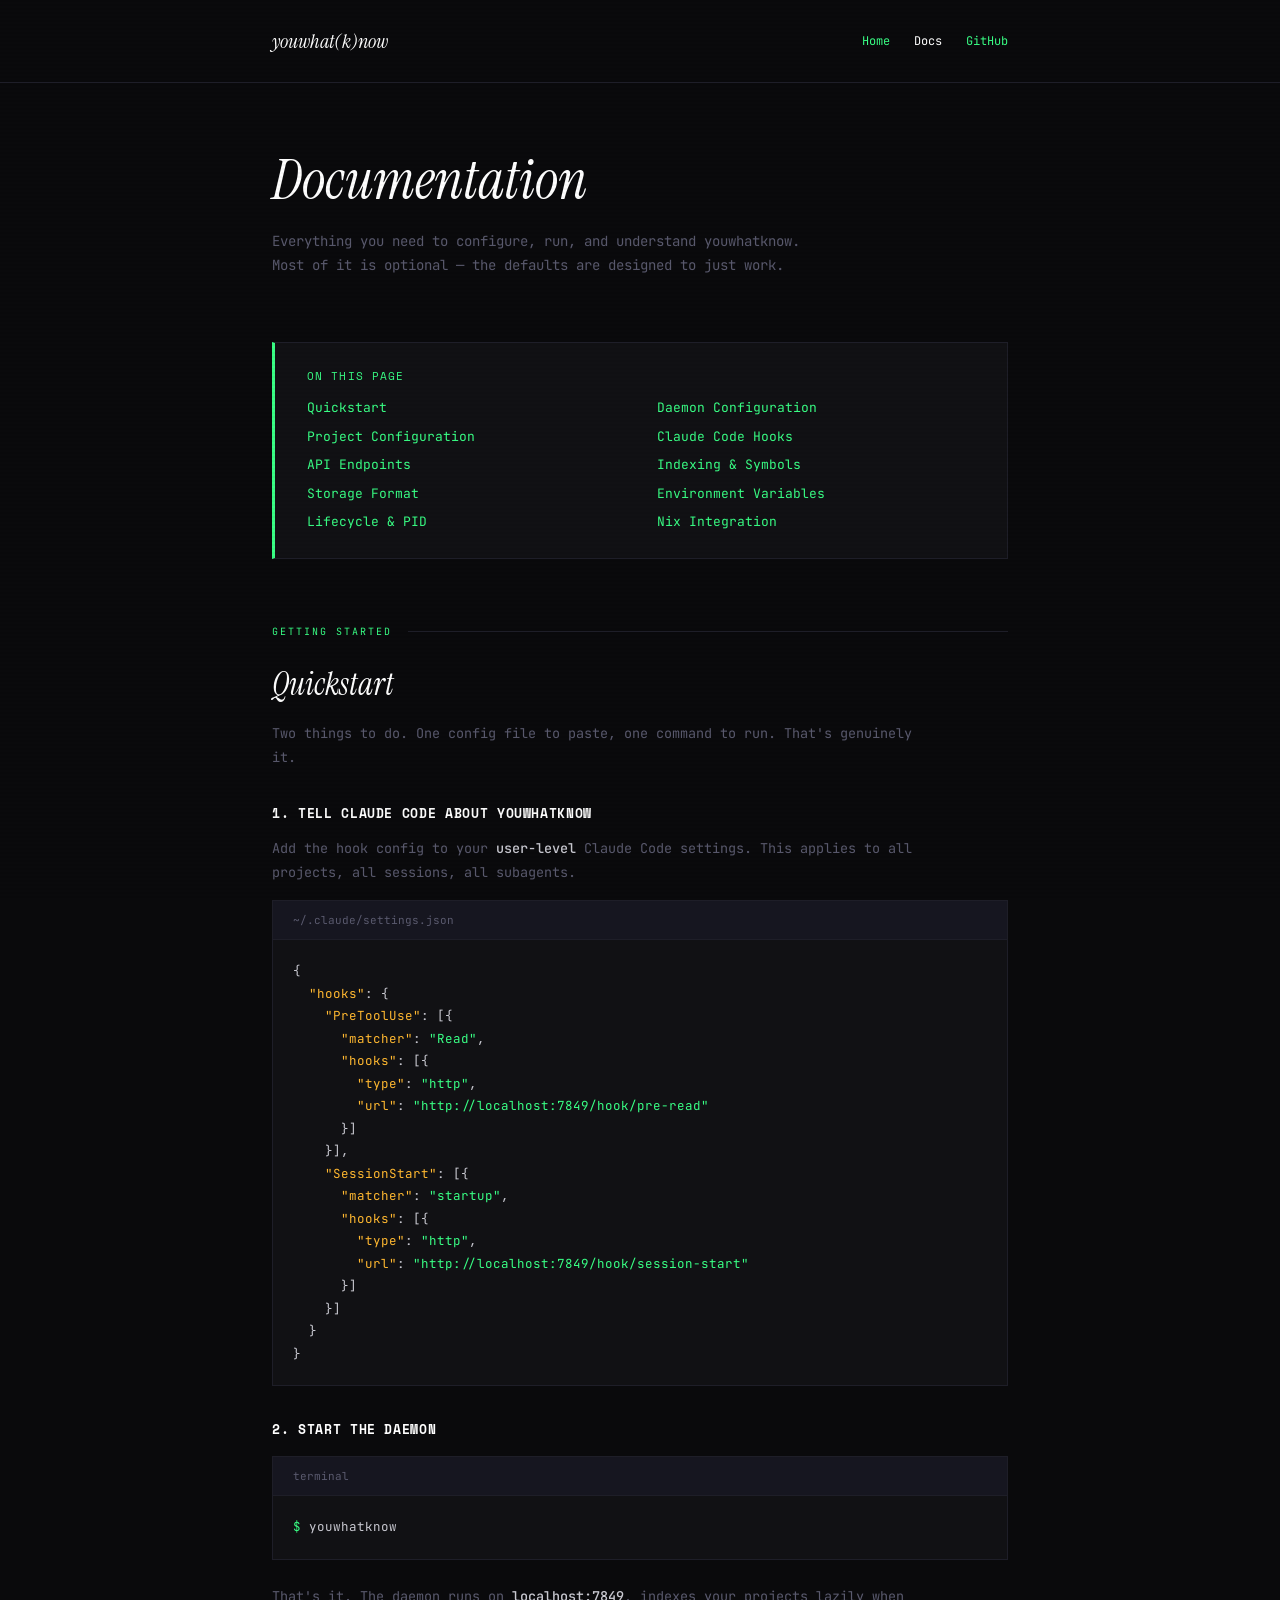
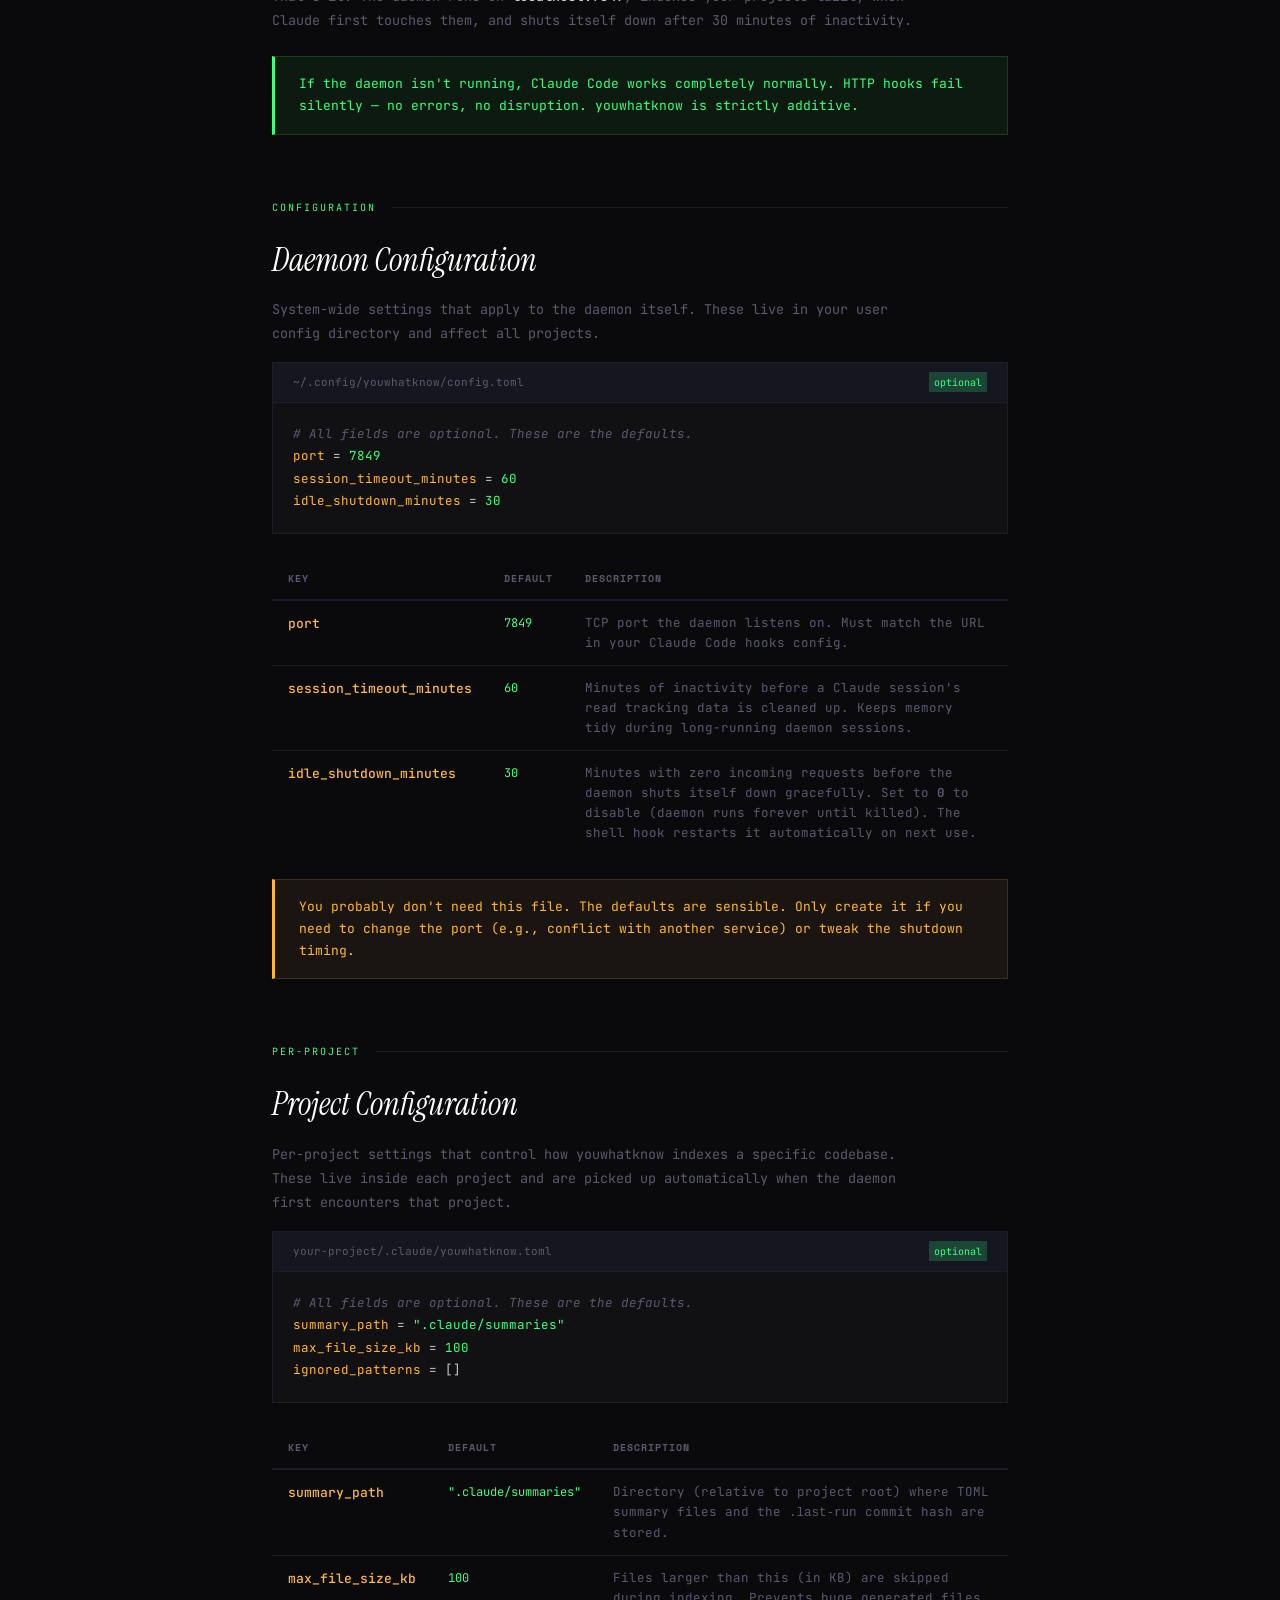
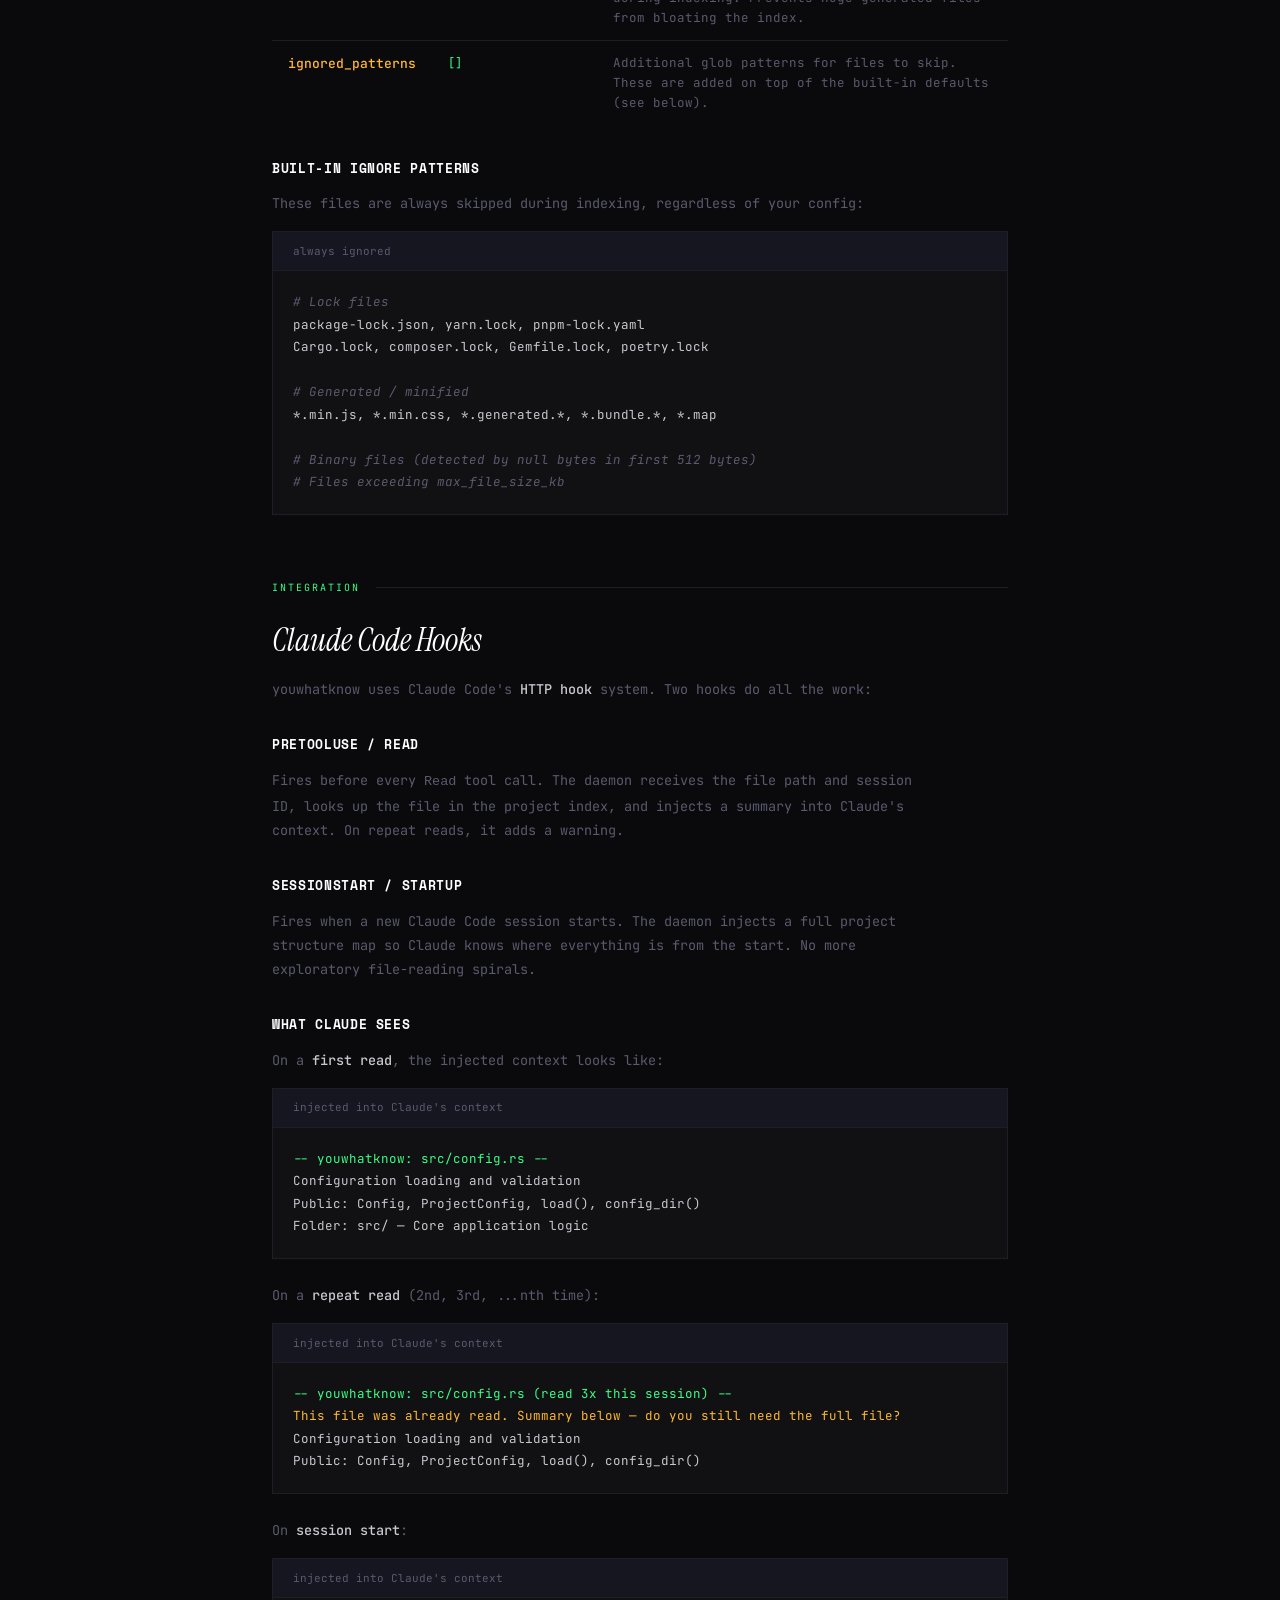
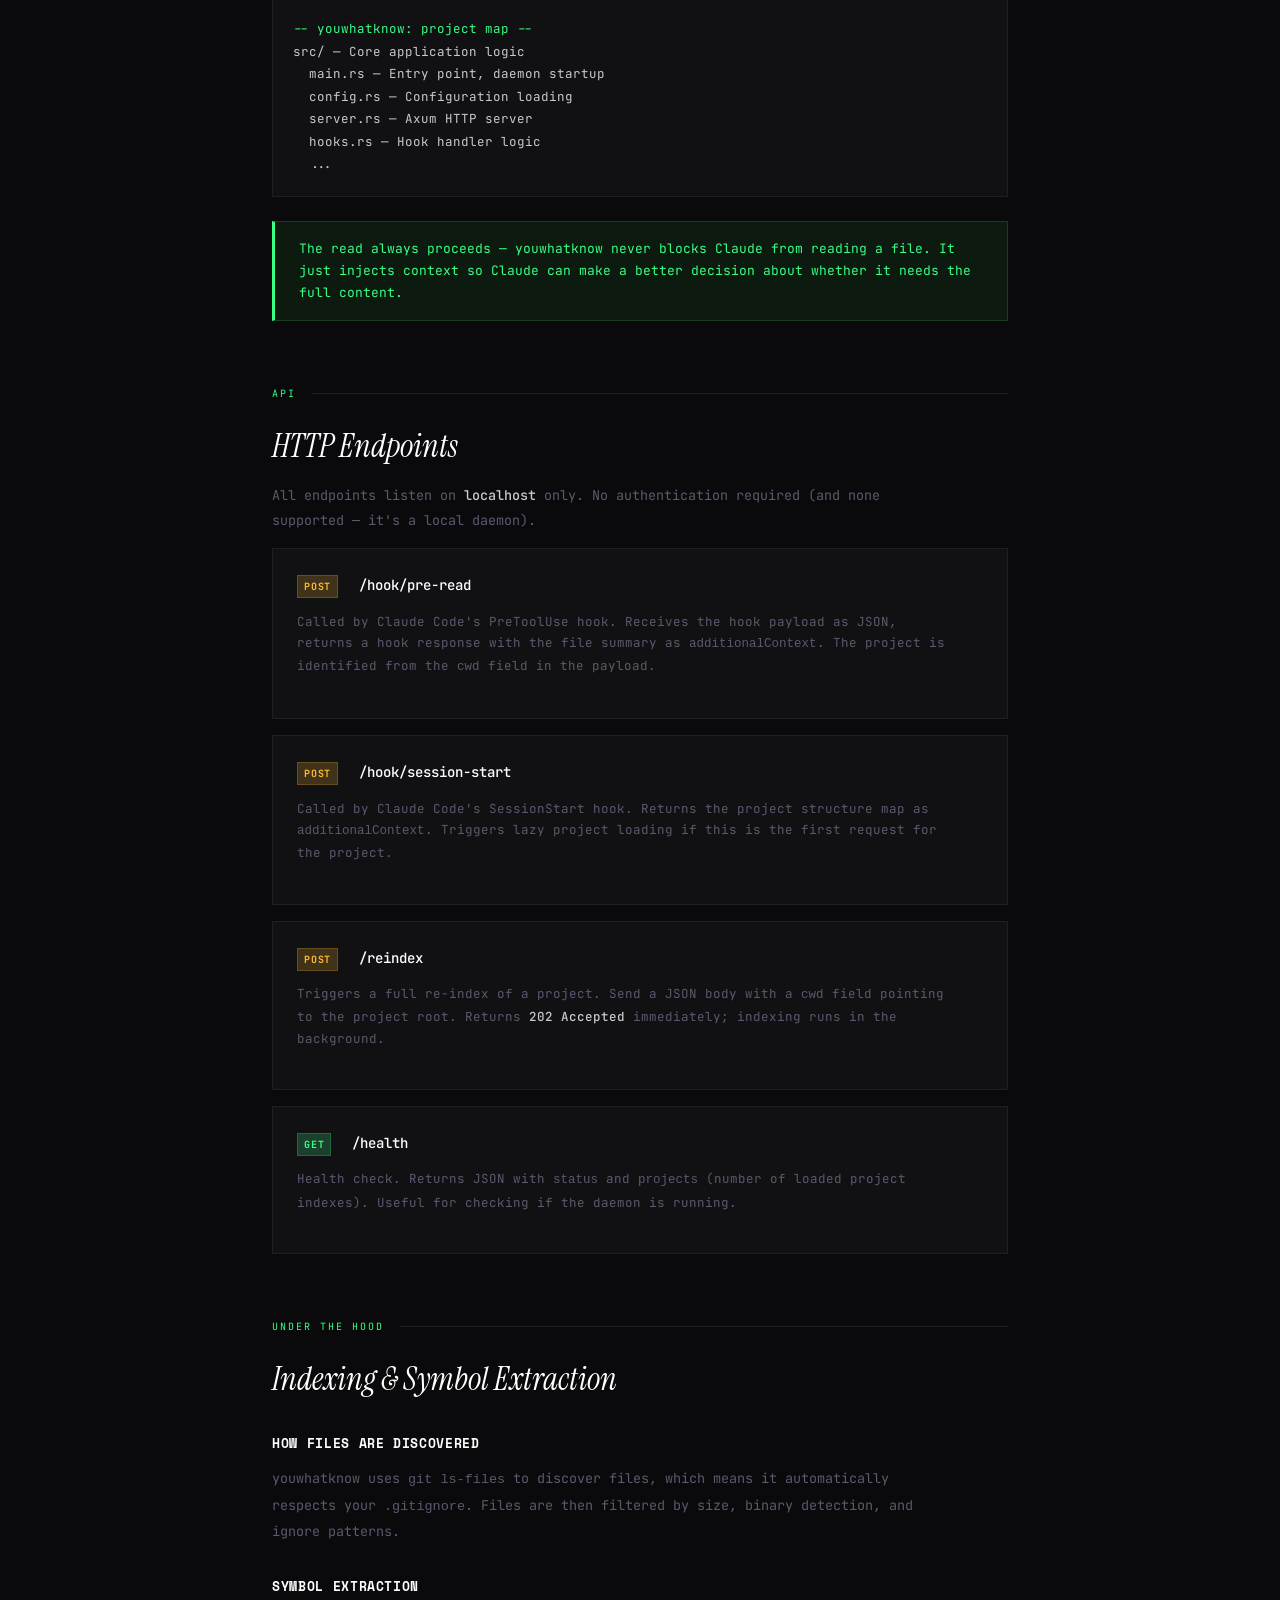
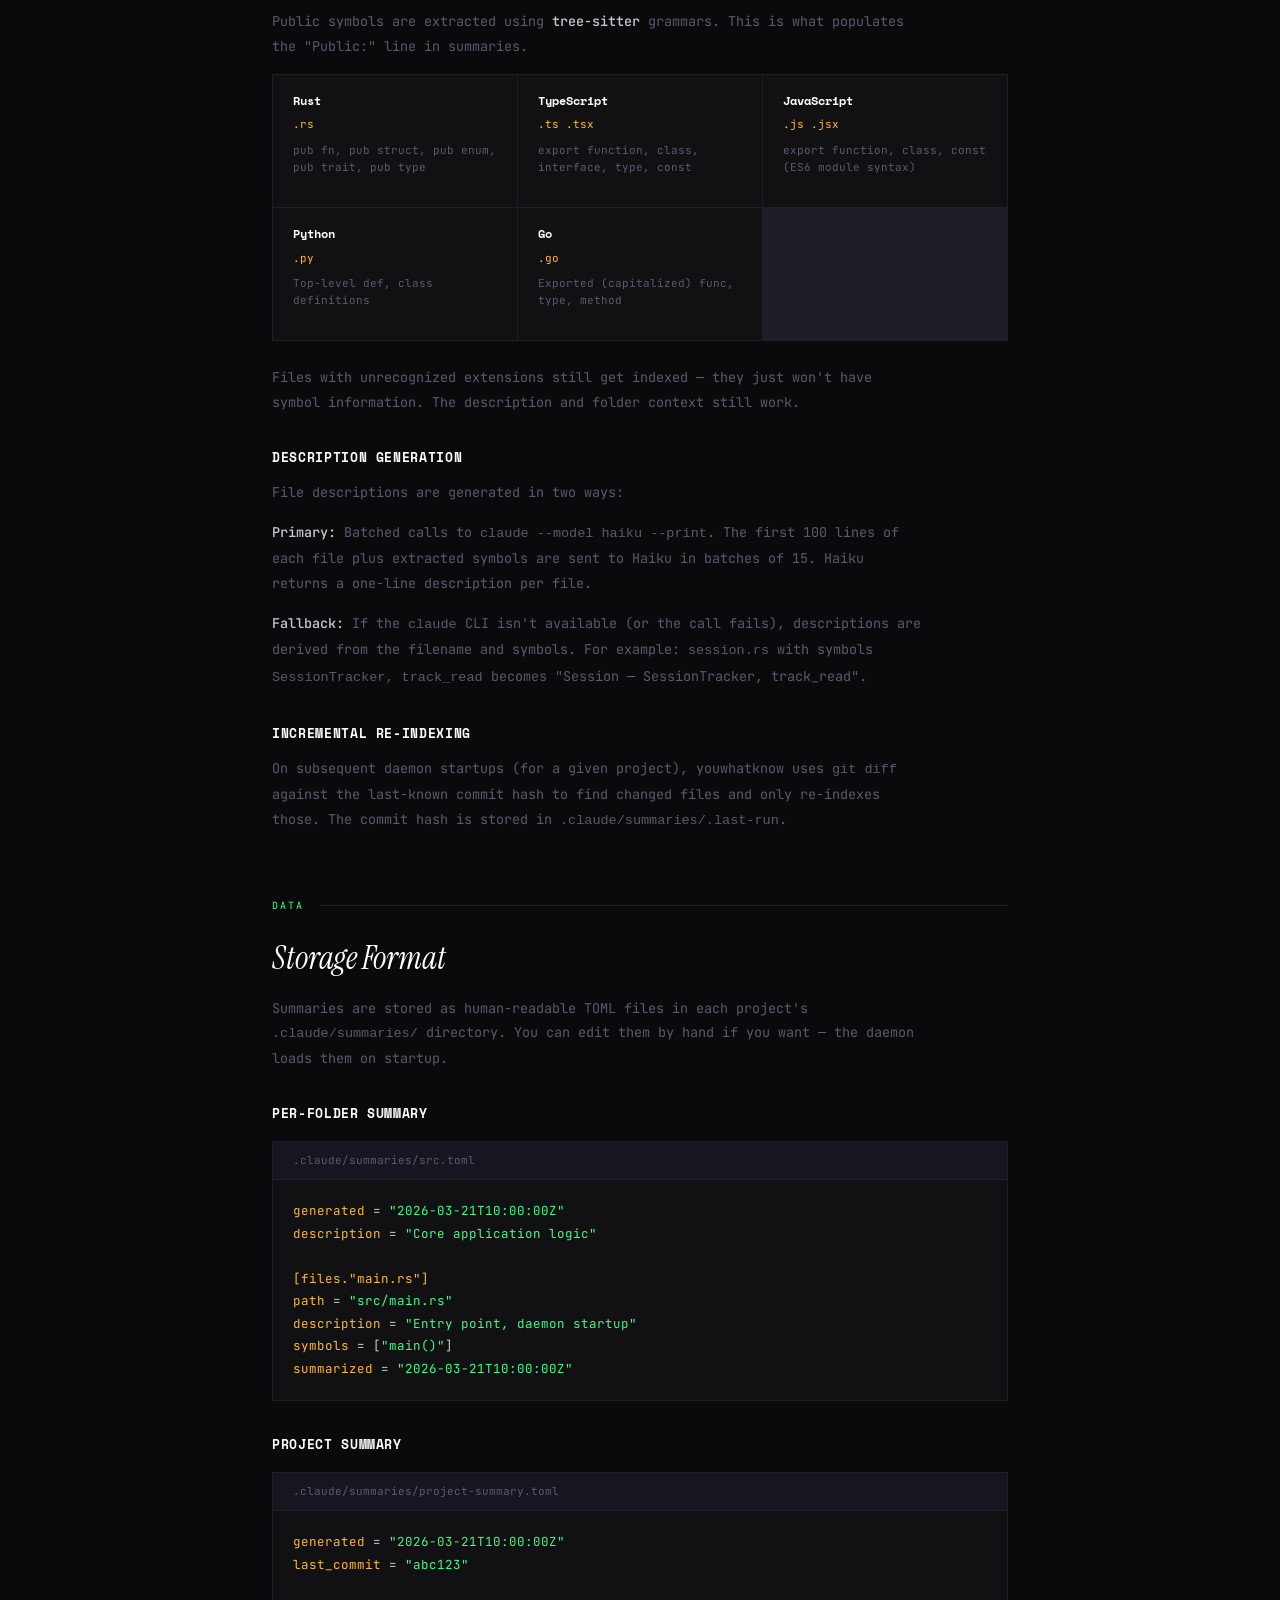
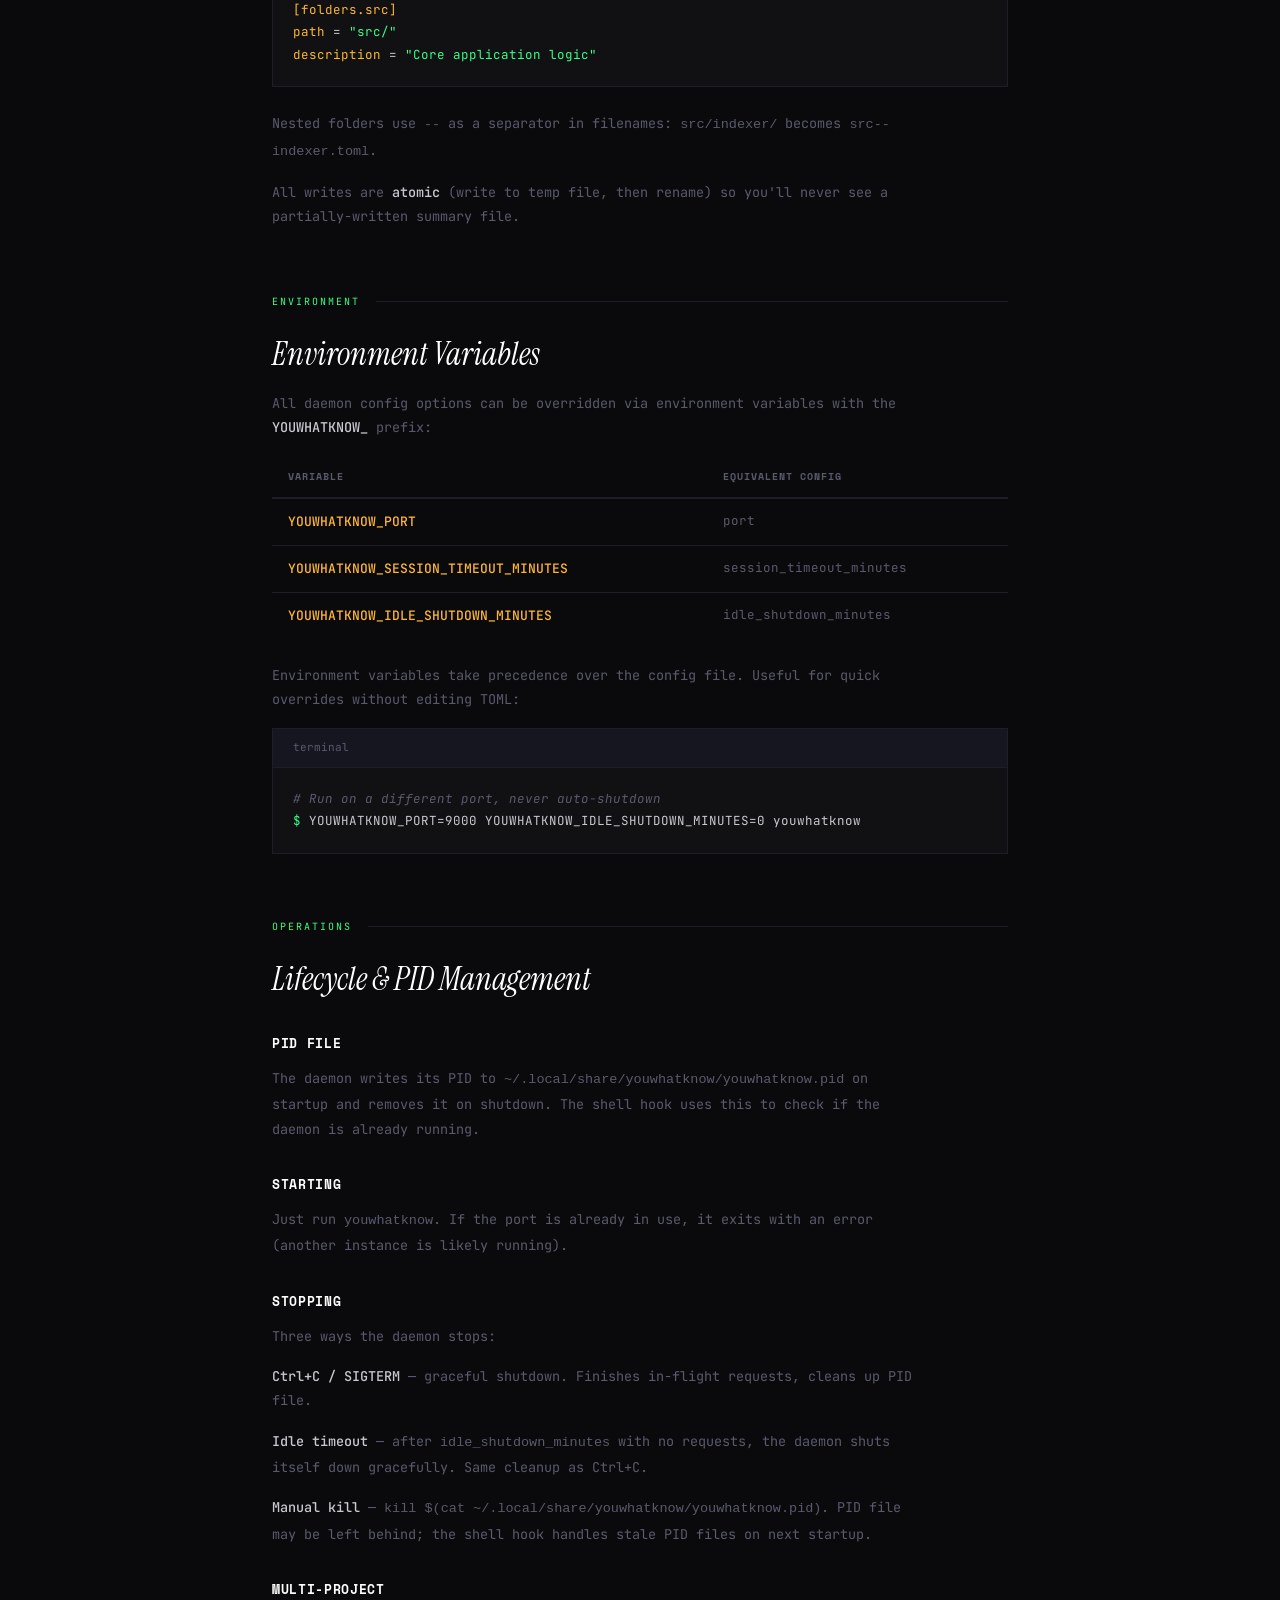
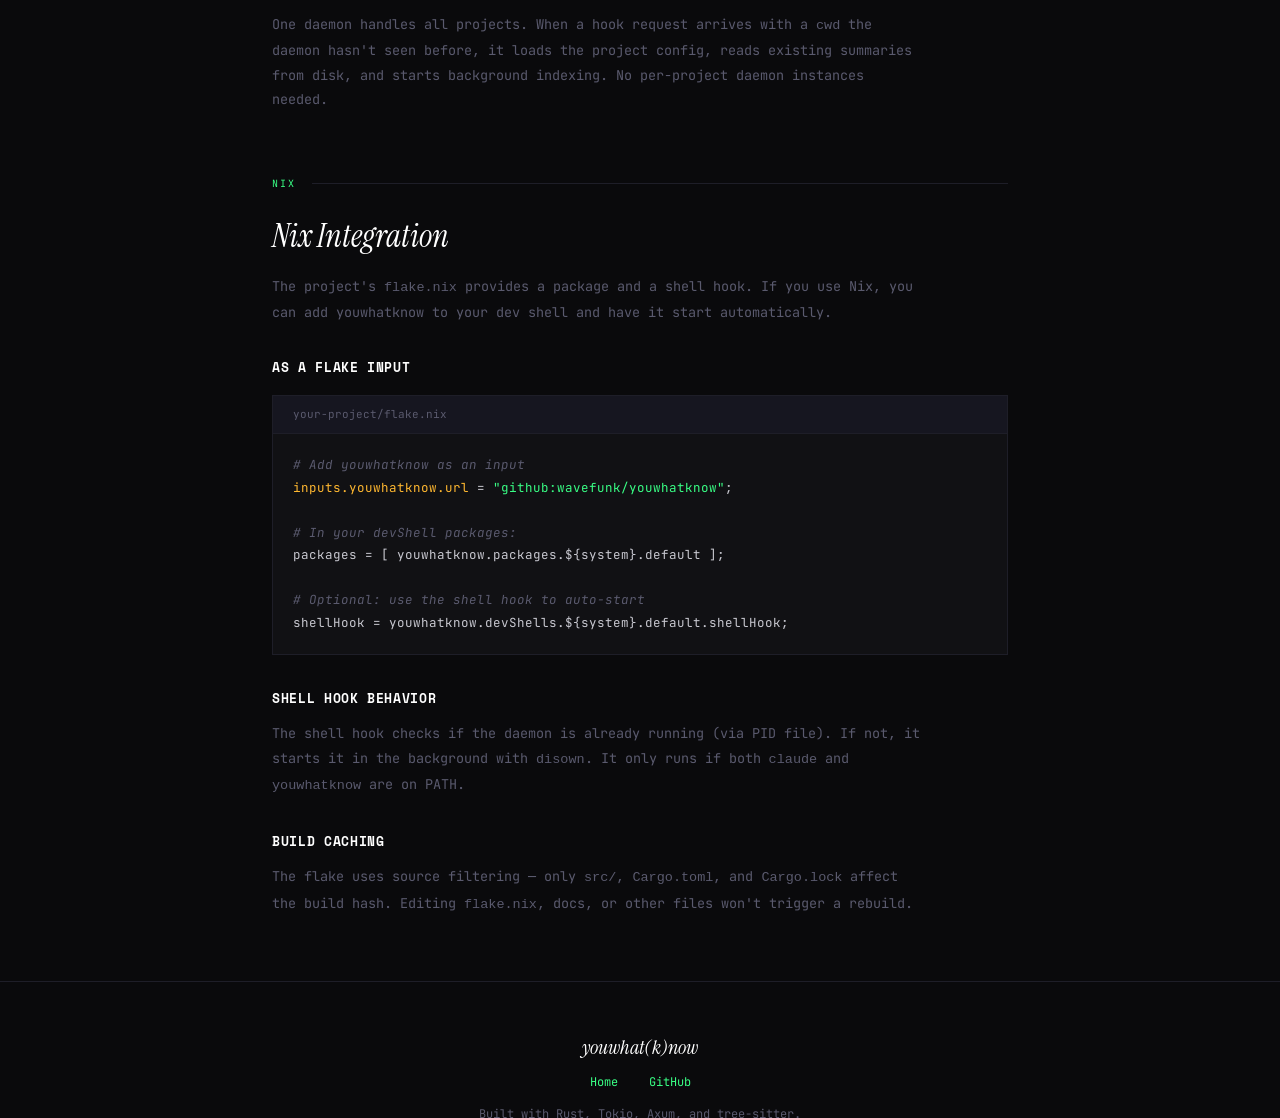
==== docs/docs.html @ db5ffeb2 "fix: move superpowers to .claude, move website to docs" ====
<!DOCTYPE html>
<html lang="en">
<head>
    <meta charset="UTF-8">
    <meta name="viewport" content="width=device-width, initial-scale=1.0">
    <title>youwhatknow &mdash; docs</title>
    <link rel="preconnect" href="https://fonts.googleapis.com">
    <link rel="preconnect" href="https://fonts.gstatic.com" crossorigin>
    <link href="https://fonts.googleapis.com/css2?family=JetBrains+Mono:wght@300;400;500;700&family=Space+Mono:wght@400;700&family=Instrument+Serif:ital@0;1&display=swap" rel="stylesheet">
    <style>
        :root {
            --bg: #0a0a0c;
            --bg-card: #111114;
            --glow: #39ff85;
            --glow-dim: #39ff8533;
            --glow-mid: #39ff8566;
            --amber: #ffb830;
            --amber-dim: #ffb83033;
            --red: #ff4f4f;
            --text: #c8c8d0;
            --text-dim: #5a5a6e;
            --border: #1e1e28;
            --mono: 'JetBrains Mono', 'Courier New', monospace;
            --display: 'Space Mono', monospace;
            --serif: 'Instrument Serif', Georgia, serif;
        }

        * { margin: 0; padding: 0; box-sizing: border-box; }
        html { scroll-behavior: smooth; }

        body {
            background: var(--bg);
            color: var(--text);
            font-family: var(--mono);
            font-size: 15px;
            line-height: 1.7;
            overflow-x: hidden;
        }

        body::after {
            content: '';
            position: fixed;
            inset: 0;
            background: repeating-linear-gradient(0deg, transparent, transparent 2px, rgba(0,0,0,0.03) 2px, rgba(0,0,0,0.03) 4px);
            pointer-events: none;
            z-index: 9999;
        }

        a { color: var(--glow); text-decoration: none; }
        a:hover { text-decoration: underline; }
        .container { max-width: 800px; margin: 0 auto; padding: 0 2rem; }

        /* ── Nav ── */
        nav {
            padding: 1.5rem 0;
            border-bottom: 1px solid var(--border);
            margin-bottom: 4rem;
        }

        nav .container {
            display: flex;
            align-items: center;
            gap: 2rem;
        }

        .nav-logo {
            font-family: var(--serif);
            font-style: italic;
            font-size: 1.25rem;
            color: #fff;
        }

        .nav-links {
            display: flex;
            gap: 1.5rem;
            margin-left: auto;
            font-size: 12px;
        }

        /* ── Page header ── */
        .page-header {
            margin-bottom: 4rem;
        }

        .page-header h1 {
            font-family: var(--serif);
            font-size: clamp(2.5rem, 5vw, 3.5rem);
            font-weight: 400;
            font-style: italic;
            color: #fff;
            line-height: 1.2;
            margin-bottom: 1rem;
        }

        .page-header p {
            color: var(--text-dim);
            max-width: 550px;
            font-size: 14px;
        }

        /* ── TOC ── */
        .toc {
            background: var(--bg-card);
            border: 1px solid var(--border);
            padding: 1.5rem 2rem;
            margin-bottom: 4rem;
            border-left: 3px solid var(--glow);
        }

        .toc-title {
            font-family: var(--display);
            font-size: 11px;
            text-transform: uppercase;
            letter-spacing: 0.1em;
            color: var(--glow);
            margin-bottom: 0.75rem;
        }

        .toc ul {
            list-style: none;
            display: grid;
            grid-template-columns: 1fr 1fr;
            gap: 0.4rem 2rem;
        }

        .toc li { font-size: 13px; }
        .toc li::before { content: ''; }

        /* ── Sections ── */
        .doc-section {
            margin-bottom: 4rem;
            scroll-margin-top: 2rem;
        }

        .section-label {
            font-size: 10px;
            text-transform: uppercase;
            letter-spacing: 0.2em;
            color: var(--glow);
            margin-bottom: 1.5rem;
            display: flex;
            align-items: center;
            gap: 1rem;
        }

        .section-label::after {
            content: '';
            flex: 1;
            height: 1px;
            background: var(--border);
        }

        h2 {
            font-family: var(--serif);
            font-size: clamp(1.5rem, 3vw, 2rem);
            font-weight: 400;
            font-style: italic;
            color: #fff;
            margin-bottom: 1rem;
            line-height: 1.3;
        }

        h3 {
            font-family: var(--display);
            font-size: 13px;
            text-transform: uppercase;
            letter-spacing: 0.05em;
            color: #fff;
            margin: 2rem 0 0.75rem;
        }

        .doc-section p {
            color: var(--text-dim);
            font-size: 13.5px;
            line-height: 1.8;
            margin-bottom: 1rem;
            max-width: 650px;
        }

        .doc-section p strong { color: var(--text); font-weight: 500; }

        /* ── Code blocks ── */
        .code-block {
            background: var(--bg-card);
            border: 1px solid var(--border);
            overflow: hidden;
            margin: 1rem 0 1.5rem;
        }

        .code-header {
            display: flex;
            align-items: center;
            justify-content: space-between;
            padding: 0.6rem 1.25rem;
            background: #161620;
            border-bottom: 1px solid var(--border);
            font-size: 11px;
            color: var(--text-dim);
        }

        .code-tag {
            color: var(--glow);
            background: var(--glow-dim);
            padding: 0.15em 0.5em;
            font-size: 10px;
        }

        .code-body {
            padding: 1.25rem;
            font-size: 12.5px;
            line-height: 1.8;
            overflow-x: auto;
            white-space: pre;
            font-family: var(--mono);
        }

        .k { color: var(--amber); }
        .s { color: var(--glow); }
        .c { color: var(--text-dim); font-style: italic; }
        .v { color: var(--text); }

        /* ── Config table ── */
        .config-table {
            width: 100%;
            border-collapse: collapse;
            font-size: 13px;
            margin: 1rem 0 1.5rem;
        }

        .config-table th {
            text-align: left;
            font-family: var(--display);
            font-size: 10px;
            text-transform: uppercase;
            letter-spacing: 0.1em;
            color: var(--text-dim);
            padding: 0.75rem 1rem;
            border-bottom: 2px solid var(--border);
        }

        .config-table td {
            padding: 0.75rem 1rem;
            border-bottom: 1px solid var(--border);
            vertical-align: top;
        }

        .config-table tr:last-child td { border-bottom: none; }

        .config-key {
            font-weight: 500;
            color: var(--amber);
            white-space: nowrap;
        }

        .config-default {
            color: var(--glow);
            font-size: 12px;
            white-space: nowrap;
        }

        .config-desc {
            color: var(--text-dim);
            font-size: 12.5px;
            line-height: 1.6;
        }

        /* ── Endpoint cards ── */
        .endpoint {
            background: var(--bg-card);
            border: 1px solid var(--border);
            padding: 1.5rem;
            margin: 1rem 0;
        }

        .endpoint-method {
            display: inline-block;
            font-size: 10px;
            font-weight: 700;
            text-transform: uppercase;
            letter-spacing: 0.08em;
            padding: 0.2em 0.6em;
            margin-right: 0.75rem;
            border: 1px solid;
        }

        .endpoint-method.get {
            color: var(--glow);
            border-color: var(--glow-dim);
            background: var(--glow-dim);
        }

        .endpoint-method.post {
            color: var(--amber);
            border-color: var(--amber-dim);
            background: var(--amber-dim);
        }

        .endpoint-path {
            font-size: 14px;
            color: #fff;
            font-weight: 500;
        }

        .endpoint p {
            margin-top: 0.75rem;
            font-size: 12.5px;
            color: var(--text-dim);
            line-height: 1.7;
        }

        /* ── Callout ── */
        .callout {
            background: #0d1a10;
            border: 1px solid #1a3d1f;
            border-left: 3px solid var(--glow);
            padding: 1rem 1.5rem;
            margin: 1.5rem 0;
            font-size: 13px;
            color: var(--glow);
            line-height: 1.7;
        }

        .callout-warn {
            background: #1a1510;
            border-color: #3d2e1f;
            border-left-color: var(--amber);
            color: var(--amber);
        }

        /* ── File tree ── */
        .file-tree {
            font-size: 13px;
            line-height: 2;
            padding: 1rem 0;
        }

        .file-tree .dir { color: var(--amber); }
        .file-tree .file { color: var(--text-dim); }
        .file-tree .desc { color: var(--text-dim); font-size: 11px; }

        /* ── Lang table ── */
        .lang-grid {
            display: grid;
            grid-template-columns: repeat(auto-fill, minmax(200px, 1fr));
            gap: 1px;
            background: var(--border);
            border: 1px solid var(--border);
            margin: 1rem 0 1.5rem;
        }

        .lang-card {
            background: var(--bg-card);
            padding: 1rem 1.25rem;
        }

        .lang-card h4 {
            font-family: var(--display);
            font-size: 12px;
            color: #fff;
            margin-bottom: 0.25rem;
        }

        .lang-card .exts {
            font-size: 11px;
            color: var(--amber);
            margin-bottom: 0.5rem;
        }

        .lang-card p {
            font-size: 11px;
            color: var(--text-dim);
            line-height: 1.5;
        }

        /* ── Footer ── */
        footer {
            border-top: 1px solid var(--border);
            padding: 3rem 0;
            margin-top: 4rem;
            text-align: center;
        }

        footer p { font-size: 12px; color: var(--text-dim); }

        .footer-logo {
            font-family: var(--serif);
            font-style: italic;
            font-size: 1.25rem;
            color: #fff;
            margin-bottom: 0.5rem;
        }

        @media (max-width: 600px) {
            .toc ul { grid-template-columns: 1fr; }
            .lang-grid { grid-template-columns: 1fr; }
            .config-table { font-size: 12px; }
        }
    </style>
</head>
<body>

<nav>
    <div class="container">
        <a href="index.html" class="nav-logo">youwhat(k)now</a>
        <div class="nav-links">
            <a href="index.html">Home</a>
            <a href="docs.html" style="color: #fff;">Docs</a>
            <a href="https://github.com/wavefunk/youwhatknow">GitHub</a>
        </div>
    </div>
</nav>

<div class="container">

    <div class="page-header">
        <h1>Documentation</h1>
        <p>Everything you need to configure, run, and understand youwhatknow. Most of it is optional &#8212; the defaults are designed to just work.</p>
    </div>

    <div class="toc">
        <div class="toc-title">On this page</div>
        <ul>
            <li><a href="#quickstart">Quickstart</a></li>
            <li><a href="#daemon-config">Daemon Configuration</a></li>
            <li><a href="#project-config">Project Configuration</a></li>
            <li><a href="#hooks">Claude Code Hooks</a></li>
            <li><a href="#endpoints">API Endpoints</a></li>
            <li><a href="#indexing">Indexing &amp; Symbols</a></li>
            <li><a href="#storage">Storage Format</a></li>
            <li><a href="#env-vars">Environment Variables</a></li>
            <li><a href="#lifecycle">Lifecycle &amp; PID</a></li>
            <li><a href="#nix">Nix Integration</a></li>
        </ul>
    </div>

    <!-- ═══ QUICKSTART ═══ -->
    <div class="doc-section" id="quickstart">
        <div class="section-label">Getting started</div>
        <h2>Quickstart</h2>
        <p>Two things to do. One config file to paste, one command to run. That's genuinely it.</p>

        <h3>1. Tell Claude Code about youwhatknow</h3>
        <p>Add the hook config to your <strong>user-level</strong> Claude Code settings. This applies to all projects, all sessions, all subagents.</p>

        <div class="code-block">
            <div class="code-header">
                <span>~/.claude/settings.json</span>
            </div>
            <div class="code-body">{
  <span class="k">"hooks"</span>: {
    <span class="k">"PreToolUse"</span>: [{
      <span class="k">"matcher"</span>: <span class="s">"Read"</span>,
      <span class="k">"hooks"</span>: [{
        <span class="k">"type"</span>: <span class="s">"http"</span>,
        <span class="k">"url"</span>: <span class="s">"http://localhost:7849/hook/pre-read"</span>
      }]
    }],
    <span class="k">"SessionStart"</span>: [{
      <span class="k">"matcher"</span>: <span class="s">"startup"</span>,
      <span class="k">"hooks"</span>: [{
        <span class="k">"type"</span>: <span class="s">"http"</span>,
        <span class="k">"url"</span>: <span class="s">"http://localhost:7849/hook/session-start"</span>
      }]
    }]
  }
}</div>
        </div>

        <h3>2. Start the daemon</h3>
        <div class="code-block">
            <div class="code-header"><span>terminal</span></div>
            <div class="code-body"><span class="s">$</span> youwhatknow</div>
        </div>

        <p>That's it. The daemon runs on <strong>localhost:7849</strong>, indexes your projects lazily when Claude first touches them, and shuts itself down after 30 minutes of inactivity.</p>

        <div class="callout">
            If the daemon isn't running, Claude Code works completely normally. HTTP hooks fail silently &#8212; no errors, no disruption. youwhatknow is strictly additive.
        </div>
    </div>

    <!-- ═══ DAEMON CONFIG ═══ -->
    <div class="doc-section" id="daemon-config">
        <div class="section-label">Configuration</div>
        <h2>Daemon Configuration</h2>
        <p>System-wide settings that apply to the daemon itself. These live in your user config directory and affect all projects.</p>

        <div class="code-block">
            <div class="code-header">
                <span>~/.config/youwhatknow/config.toml</span>
                <span class="code-tag">optional</span>
            </div>
            <div class="code-body"><span class="c"># All fields are optional. These are the defaults.</span>
<span class="k">port</span> = <span class="s">7849</span>
<span class="k">session_timeout_minutes</span> = <span class="s">60</span>
<span class="k">idle_shutdown_minutes</span> = <span class="s">30</span></div>
        </div>

        <table class="config-table">
            <thead>
                <tr>
                    <th>Key</th>
                    <th>Default</th>
                    <th>Description</th>
                </tr>
            </thead>
            <tbody>
                <tr>
                    <td class="config-key">port</td>
                    <td class="config-default">7849</td>
                    <td class="config-desc">TCP port the daemon listens on. Must match the URL in your Claude Code hooks config.</td>
                </tr>
                <tr>
                    <td class="config-key">session_timeout_minutes</td>
                    <td class="config-default">60</td>
                    <td class="config-desc">Minutes of inactivity before a Claude session's read tracking data is cleaned up. Keeps memory tidy during long-running daemon sessions.</td>
                </tr>
                <tr>
                    <td class="config-key">idle_shutdown_minutes</td>
                    <td class="config-default">30</td>
                    <td class="config-desc">Minutes with zero incoming requests before the daemon shuts itself down gracefully. Set to <strong>0</strong> to disable (daemon runs forever until killed). The shell hook restarts it automatically on next use.</td>
                </tr>
            </tbody>
        </table>

        <div class="callout-warn callout">
            You probably don't need this file. The defaults are sensible. Only create it if you need to change the port (e.g., conflict with another service) or tweak the shutdown timing.
        </div>
    </div>

    <!-- ═══ PROJECT CONFIG ═══ -->
    <div class="doc-section" id="project-config">
        <div class="section-label">Per-project</div>
        <h2>Project Configuration</h2>
        <p>Per-project settings that control how youwhatknow indexes a specific codebase. These live inside each project and are picked up automatically when the daemon first encounters that project.</p>

        <div class="code-block">
            <div class="code-header">
                <span>your-project/.claude/youwhatknow.toml</span>
                <span class="code-tag">optional</span>
            </div>
            <div class="code-body"><span class="c"># All fields are optional. These are the defaults.</span>
<span class="k">summary_path</span> = <span class="s">".claude/summaries"</span>
<span class="k">max_file_size_kb</span> = <span class="s">100</span>
<span class="k">ignored_patterns</span> = []</div>
        </div>

        <table class="config-table">
            <thead>
                <tr>
                    <th>Key</th>
                    <th>Default</th>
                    <th>Description</th>
                </tr>
            </thead>
            <tbody>
                <tr>
                    <td class="config-key">summary_path</td>
                    <td class="config-default">".claude/summaries"</td>
                    <td class="config-desc">Directory (relative to project root) where TOML summary files and the <code>.last-run</code> commit hash are stored.</td>
                </tr>
                <tr>
                    <td class="config-key">max_file_size_kb</td>
                    <td class="config-default">100</td>
                    <td class="config-desc">Files larger than this (in KB) are skipped during indexing. Prevents huge generated files from bloating the index.</td>
                </tr>
                <tr>
                    <td class="config-key">ignored_patterns</td>
                    <td class="config-default">[]</td>
                    <td class="config-desc">Additional glob patterns for files to skip. These are added on top of the built-in defaults (see below).</td>
                </tr>
            </tbody>
        </table>

        <h3>Built-in ignore patterns</h3>
        <p>These files are always skipped during indexing, regardless of your config:</p>
        <div class="code-block">
            <div class="code-header"><span>always ignored</span></div>
            <div class="code-body"><span class="c"># Lock files</span>
<span class="v">package-lock.json, yarn.lock, pnpm-lock.yaml</span>
<span class="v">Cargo.lock, composer.lock, Gemfile.lock, poetry.lock</span>

<span class="c"># Generated / minified</span>
<span class="v">*.min.js, *.min.css, *.generated.*, *.bundle.*, *.map</span>

<span class="c"># Binary files (detected by null bytes in first 512 bytes)</span>
<span class="c"># Files exceeding max_file_size_kb</span></div>
        </div>
    </div>

    <!-- ═══ HOOKS ═══ -->
    <div class="doc-section" id="hooks">
        <div class="section-label">Integration</div>
        <h2>Claude Code Hooks</h2>
        <p>youwhatknow uses Claude Code's <strong>HTTP hook</strong> system. Two hooks do all the work:</p>

        <h3>PreToolUse / Read</h3>
        <p>Fires before every <code>Read</code> tool call. The daemon receives the file path and session ID, looks up the file in the project index, and injects a summary into Claude's context. On repeat reads, it adds a warning.</p>

        <h3>SessionStart / startup</h3>
        <p>Fires when a new Claude Code session starts. The daemon injects a full project structure map so Claude knows where everything is from the start. No more exploratory file-reading spirals.</p>

        <h3>What Claude sees</h3>
        <p>On a <strong>first read</strong>, the injected context looks like:</p>
        <div class="code-block">
            <div class="code-header"><span>injected into Claude's context</span></div>
            <div class="code-body"><span class="s">-- youwhatknow: src/config.rs --</span>
<span class="v">Configuration loading and validation</span>
<span class="v">Public: Config, ProjectConfig, load(), config_dir()</span>
<span class="v">Folder: src/ &#8212; Core application logic</span></div>
        </div>

        <p>On a <strong>repeat read</strong> (2nd, 3rd, ...nth time):</p>
        <div class="code-block">
            <div class="code-header"><span>injected into Claude's context</span></div>
            <div class="code-body"><span class="s">-- youwhatknow: src/config.rs (read 3x this session) --</span>
<span class="k">This file was already read. Summary below &#8212; do you still need the full file?</span>
<span class="v">Configuration loading and validation</span>
<span class="v">Public: Config, ProjectConfig, load(), config_dir()</span></div>
        </div>

        <p>On <strong>session start</strong>:</p>
        <div class="code-block">
            <div class="code-header"><span>injected into Claude's context</span></div>
            <div class="code-body"><span class="s">-- youwhatknow: project map --</span>
<span class="v">src/ &#8212; Core application logic</span>
<span class="v">  main.rs &#8212; Entry point, daemon startup</span>
<span class="v">  config.rs &#8212; Configuration loading</span>
<span class="v">  server.rs &#8212; Axum HTTP server</span>
<span class="v">  hooks.rs &#8212; Hook handler logic</span>
<span class="v">  ...</span></div>
        </div>

        <div class="callout">
            The read always proceeds &#8212; youwhatknow never blocks Claude from reading a file. It just injects context so Claude can make a better decision about whether it needs the full content.
        </div>
    </div>

    <!-- ═══ ENDPOINTS ═══ -->
    <div class="doc-section" id="endpoints">
        <div class="section-label">API</div>
        <h2>HTTP Endpoints</h2>
        <p>All endpoints listen on <strong>localhost</strong> only. No authentication required (and none supported &#8212; it's a local daemon).</p>

        <div class="endpoint">
            <span class="endpoint-method post">POST</span>
            <span class="endpoint-path">/hook/pre-read</span>
            <p>Called by Claude Code's PreToolUse hook. Receives the hook payload as JSON, returns a hook response with the file summary as <code>additionalContext</code>. The project is identified from the <code>cwd</code> field in the payload.</p>
        </div>

        <div class="endpoint">
            <span class="endpoint-method post">POST</span>
            <span class="endpoint-path">/hook/session-start</span>
            <p>Called by Claude Code's SessionStart hook. Returns the project structure map as <code>additionalContext</code>. Triggers lazy project loading if this is the first request for the project.</p>
        </div>

        <div class="endpoint">
            <span class="endpoint-method post">POST</span>
            <span class="endpoint-path">/reindex</span>
            <p>Triggers a full re-index of a project. Send a JSON body with a <code>cwd</code> field pointing to the project root. Returns <strong>202 Accepted</strong> immediately; indexing runs in the background.</p>
        </div>

        <div class="endpoint">
            <span class="endpoint-method get">GET</span>
            <span class="endpoint-path">/health</span>
            <p>Health check. Returns JSON with <code>status</code> and <code>projects</code> (number of loaded project indexes). Useful for checking if the daemon is running.</p>
        </div>
    </div>

    <!-- ═══ INDEXING ═══ -->
    <div class="doc-section" id="indexing">
        <div class="section-label">Under the hood</div>
        <h2>Indexing &amp; Symbol Extraction</h2>

        <h3>How files are discovered</h3>
        <p>youwhatknow uses <code>git ls-files</code> to discover files, which means it automatically respects your <code>.gitignore</code>. Files are then filtered by size, binary detection, and ignore patterns.</p>

        <h3>Symbol extraction</h3>
        <p>Public symbols are extracted using <strong>tree-sitter</strong> grammars. This is what populates the "Public:" line in summaries.</p>

        <div class="lang-grid">
            <div class="lang-card">
                <h4>Rust</h4>
                <div class="exts">.rs</div>
                <p>pub fn, pub struct, pub enum, pub trait, pub type</p>
            </div>
            <div class="lang-card">
                <h4>TypeScript</h4>
                <div class="exts">.ts .tsx</div>
                <p>export function, class, interface, type, const</p>
            </div>
            <div class="lang-card">
                <h4>JavaScript</h4>
                <div class="exts">.js .jsx</div>
                <p>export function, class, const (ES6 module syntax)</p>
            </div>
            <div class="lang-card">
                <h4>Python</h4>
                <div class="exts">.py</div>
                <p>Top-level def, class definitions</p>
            </div>
            <div class="lang-card">
                <h4>Go</h4>
                <div class="exts">.go</div>
                <p>Exported (capitalized) func, type, method</p>
            </div>
        </div>

        <p>Files with unrecognized extensions still get indexed &#8212; they just won't have symbol information. The description and folder context still work.</p>

        <h3>Description generation</h3>
        <p>File descriptions are generated in two ways:</p>
        <p><strong>Primary:</strong> Batched calls to <code>claude --model haiku --print</code>. The first 100 lines of each file plus extracted symbols are sent to Haiku in batches of 15. Haiku returns a one-line description per file.</p>
        <p><strong>Fallback:</strong> If the <code>claude</code> CLI isn't available (or the call fails), descriptions are derived from the filename and symbols. For example: <code>session.rs</code> with symbols <code>SessionTracker, track_read</code> becomes "Session &#8212; SessionTracker, track_read".</p>

        <h3>Incremental re-indexing</h3>
        <p>On subsequent daemon startups (for a given project), youwhatknow uses <code>git diff</code> against the last-known commit hash to find changed files and only re-indexes those. The commit hash is stored in <code>.claude/summaries/.last-run</code>.</p>
    </div>

    <!-- ═══ STORAGE ═══ -->
    <div class="doc-section" id="storage">
        <div class="section-label">Data</div>
        <h2>Storage Format</h2>
        <p>Summaries are stored as human-readable TOML files in each project's <code>.claude/summaries/</code> directory. You can edit them by hand if you want &#8212; the daemon loads them on startup.</p>

        <h3>Per-folder summary</h3>
        <div class="code-block">
            <div class="code-header"><span>.claude/summaries/src.toml</span></div>
            <div class="code-body"><span class="k">generated</span> = <span class="s">"2026-03-21T10:00:00Z"</span>
<span class="k">description</span> = <span class="s">"Core application logic"</span>

<span class="k">[files."main.rs"]</span>
<span class="k">path</span> = <span class="s">"src/main.rs"</span>
<span class="k">description</span> = <span class="s">"Entry point, daemon startup"</span>
<span class="k">symbols</span> = [<span class="s">"main()"</span>]
<span class="k">summarized</span> = <span class="s">"2026-03-21T10:00:00Z"</span></div>
        </div>

        <h3>Project summary</h3>
        <div class="code-block">
            <div class="code-header"><span>.claude/summaries/project-summary.toml</span></div>
            <div class="code-body"><span class="k">generated</span> = <span class="s">"2026-03-21T10:00:00Z"</span>
<span class="k">last_commit</span> = <span class="s">"abc123"</span>

<span class="k">[folders.src]</span>
<span class="k">path</span> = <span class="s">"src/"</span>
<span class="k">description</span> = <span class="s">"Core application logic"</span></div>
        </div>

        <p>Nested folders use <code>--</code> as a separator in filenames: <code>src/indexer/</code> becomes <code>src--indexer.toml</code>.</p>
        <p>All writes are <strong>atomic</strong> (write to temp file, then rename) so you'll never see a partially-written summary file.</p>
    </div>

    <!-- ═══ ENV VARS ═══ -->
    <div class="doc-section" id="env-vars">
        <div class="section-label">Environment</div>
        <h2>Environment Variables</h2>
        <p>All daemon config options can be overridden via environment variables with the <strong>YOUWHATKNOW_</strong> prefix:</p>

        <table class="config-table">
            <thead>
                <tr>
                    <th>Variable</th>
                    <th>Equivalent config</th>
                </tr>
            </thead>
            <tbody>
                <tr>
                    <td class="config-key">YOUWHATKNOW_PORT</td>
                    <td class="config-desc">port</td>
                </tr>
                <tr>
                    <td class="config-key">YOUWHATKNOW_SESSION_TIMEOUT_MINUTES</td>
                    <td class="config-desc">session_timeout_minutes</td>
                </tr>
                <tr>
                    <td class="config-key">YOUWHATKNOW_IDLE_SHUTDOWN_MINUTES</td>
                    <td class="config-desc">idle_shutdown_minutes</td>
                </tr>
            </tbody>
        </table>

        <p>Environment variables take precedence over the config file. Useful for quick overrides without editing TOML:</p>
        <div class="code-block">
            <div class="code-header"><span>terminal</span></div>
            <div class="code-body"><span class="c"># Run on a different port, never auto-shutdown</span>
<span class="s">$</span> YOUWHATKNOW_PORT=9000 YOUWHATKNOW_IDLE_SHUTDOWN_MINUTES=0 youwhatknow</div>
        </div>
    </div>

    <!-- ═══ LIFECYCLE ═══ -->
    <div class="doc-section" id="lifecycle">
        <div class="section-label">Operations</div>
        <h2>Lifecycle &amp; PID Management</h2>

        <h3>PID file</h3>
        <p>The daemon writes its PID to <code>~/.local/share/youwhatknow/youwhatknow.pid</code> on startup and removes it on shutdown. The shell hook uses this to check if the daemon is already running.</p>

        <h3>Starting</h3>
        <p>Just run <code>youwhatknow</code>. If the port is already in use, it exits with an error (another instance is likely running).</p>

        <h3>Stopping</h3>
        <p>Three ways the daemon stops:</p>
        <p><strong>Ctrl+C / SIGTERM</strong> &#8212; graceful shutdown. Finishes in-flight requests, cleans up PID file.</p>
        <p><strong>Idle timeout</strong> &#8212; after <code>idle_shutdown_minutes</code> with no requests, the daemon shuts itself down gracefully. Same cleanup as Ctrl+C.</p>
        <p><strong>Manual kill</strong> &#8212; <code>kill $(cat ~/.local/share/youwhatknow/youwhatknow.pid)</code>. PID file may be left behind; the shell hook handles stale PID files on next startup.</p>

        <h3>Multi-project</h3>
        <p>One daemon handles all projects. When a hook request arrives with a <code>cwd</code> the daemon hasn't seen before, it loads the project config, reads existing summaries from disk, and starts background indexing. No per-project daemon instances needed.</p>
    </div>

    <!-- ═══ NIX ═══ -->
    <div class="doc-section" id="nix">
        <div class="section-label">Nix</div>
        <h2>Nix Integration</h2>
        <p>The project's <code>flake.nix</code> provides a package and a shell hook. If you use Nix, you can add youwhatknow to your dev shell and have it start automatically.</p>

        <h3>As a flake input</h3>
        <div class="code-block">
            <div class="code-header"><span>your-project/flake.nix</span></div>
            <div class="code-body"><span class="c"># Add youwhatknow as an input</span>
<span class="k">inputs.youwhatknow.url</span> = <span class="s">"github:wavefunk/youwhatknow"</span>;

<span class="c"># In your devShell packages:</span>
<span class="v">packages = [ youwhatknow.packages.${system}.default ];</span>

<span class="c"># Optional: use the shell hook to auto-start</span>
<span class="v">shellHook = youwhatknow.devShells.${system}.default.shellHook;</span></div>
        </div>

        <h3>Shell hook behavior</h3>
        <p>The shell hook checks if the daemon is already running (via PID file). If not, it starts it in the background with <code>disown</code>. It only runs if both <code>claude</code> and <code>youwhatknow</code> are on PATH.</p>

        <h3>Build caching</h3>
        <p>The flake uses source filtering &#8212; only <code>src/</code>, <code>Cargo.toml</code>, and <code>Cargo.lock</code> affect the build hash. Editing <code>flake.nix</code>, docs, or other files won't trigger a rebuild.</p>
    </div>

</div>

<footer>
    <div class="container">
        <div class="footer-logo">youwhat(k)now</div>
        <p style="margin-bottom: 0.75rem;">
            <a href="index.html" style="font-size: 12px; margin-right: 1.5rem;">Home</a>
            <a href="https://github.com/wavefunk/youwhatknow" style="font-size: 12px;">GitHub</a>
        </p>
        <p>Built with Rust, Tokio, Axum, and tree-sitter.</p>
    </div>
</footer>

</body>
</html>
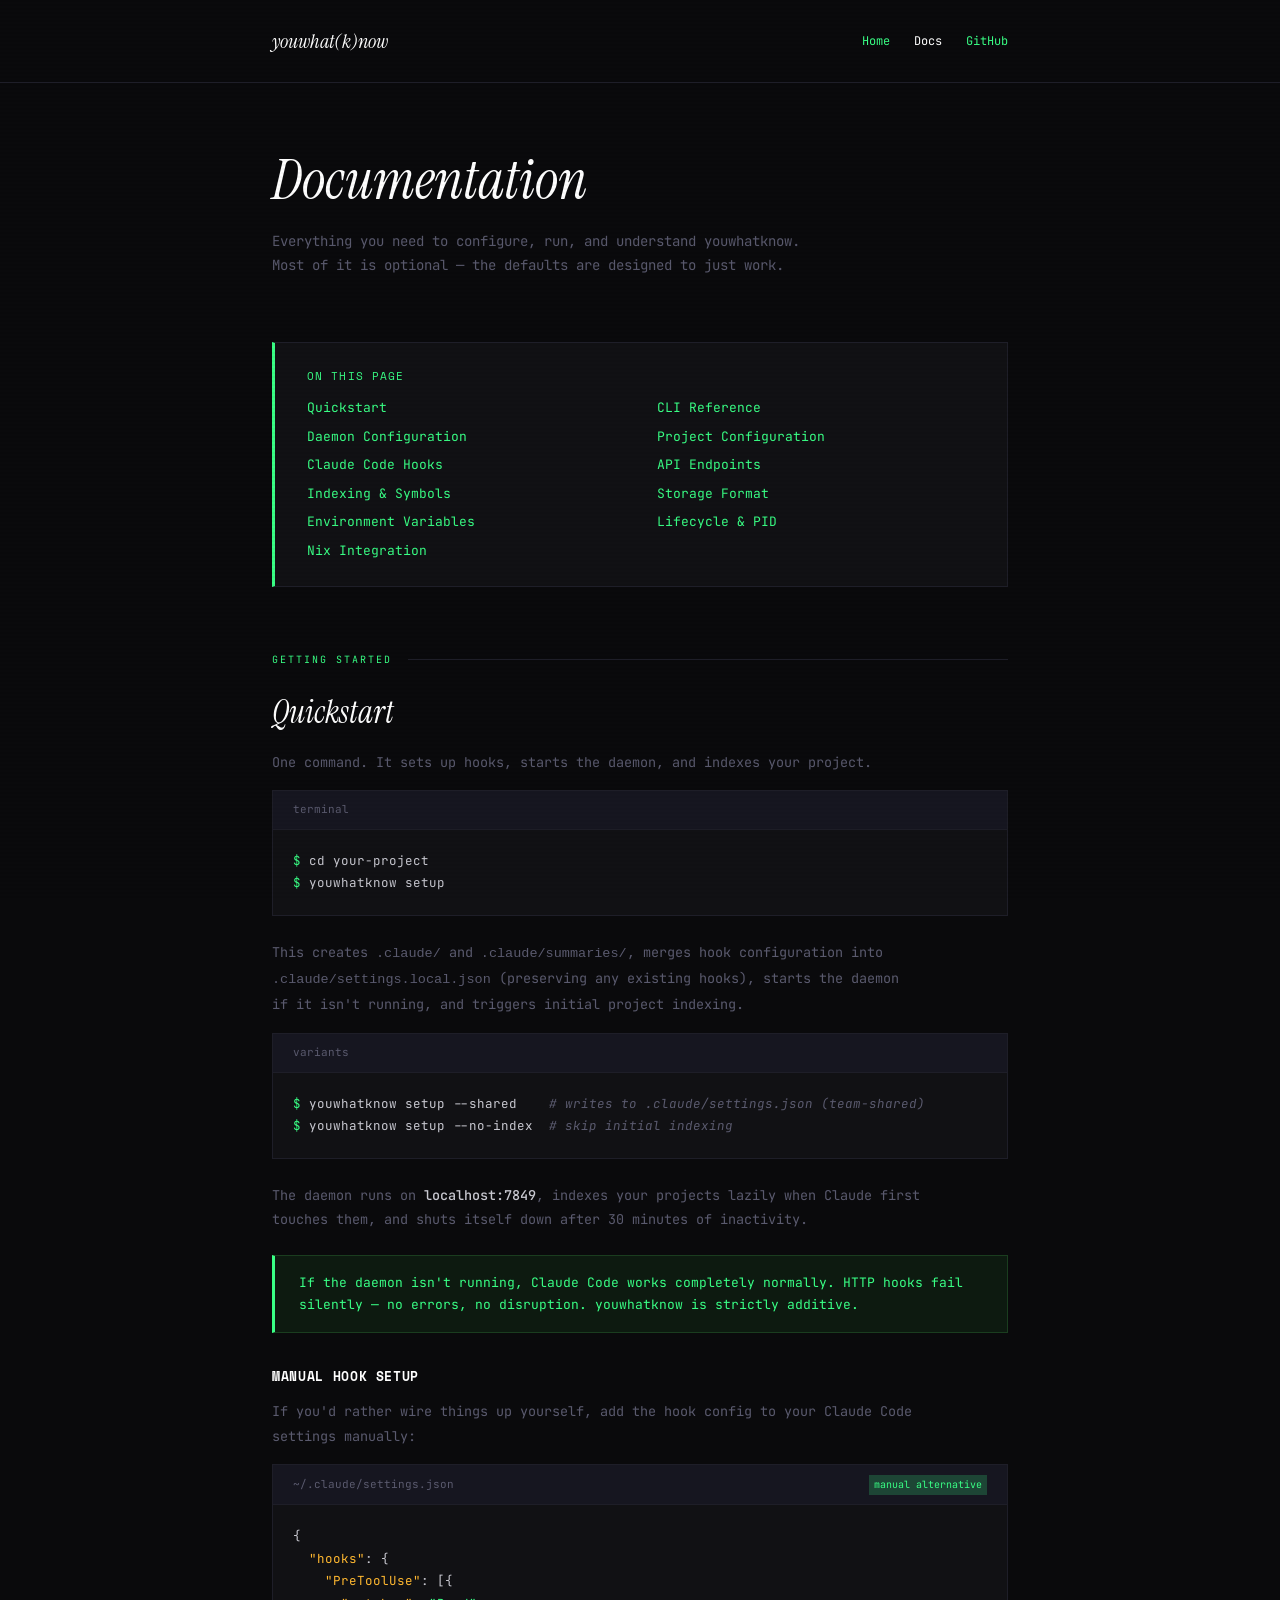
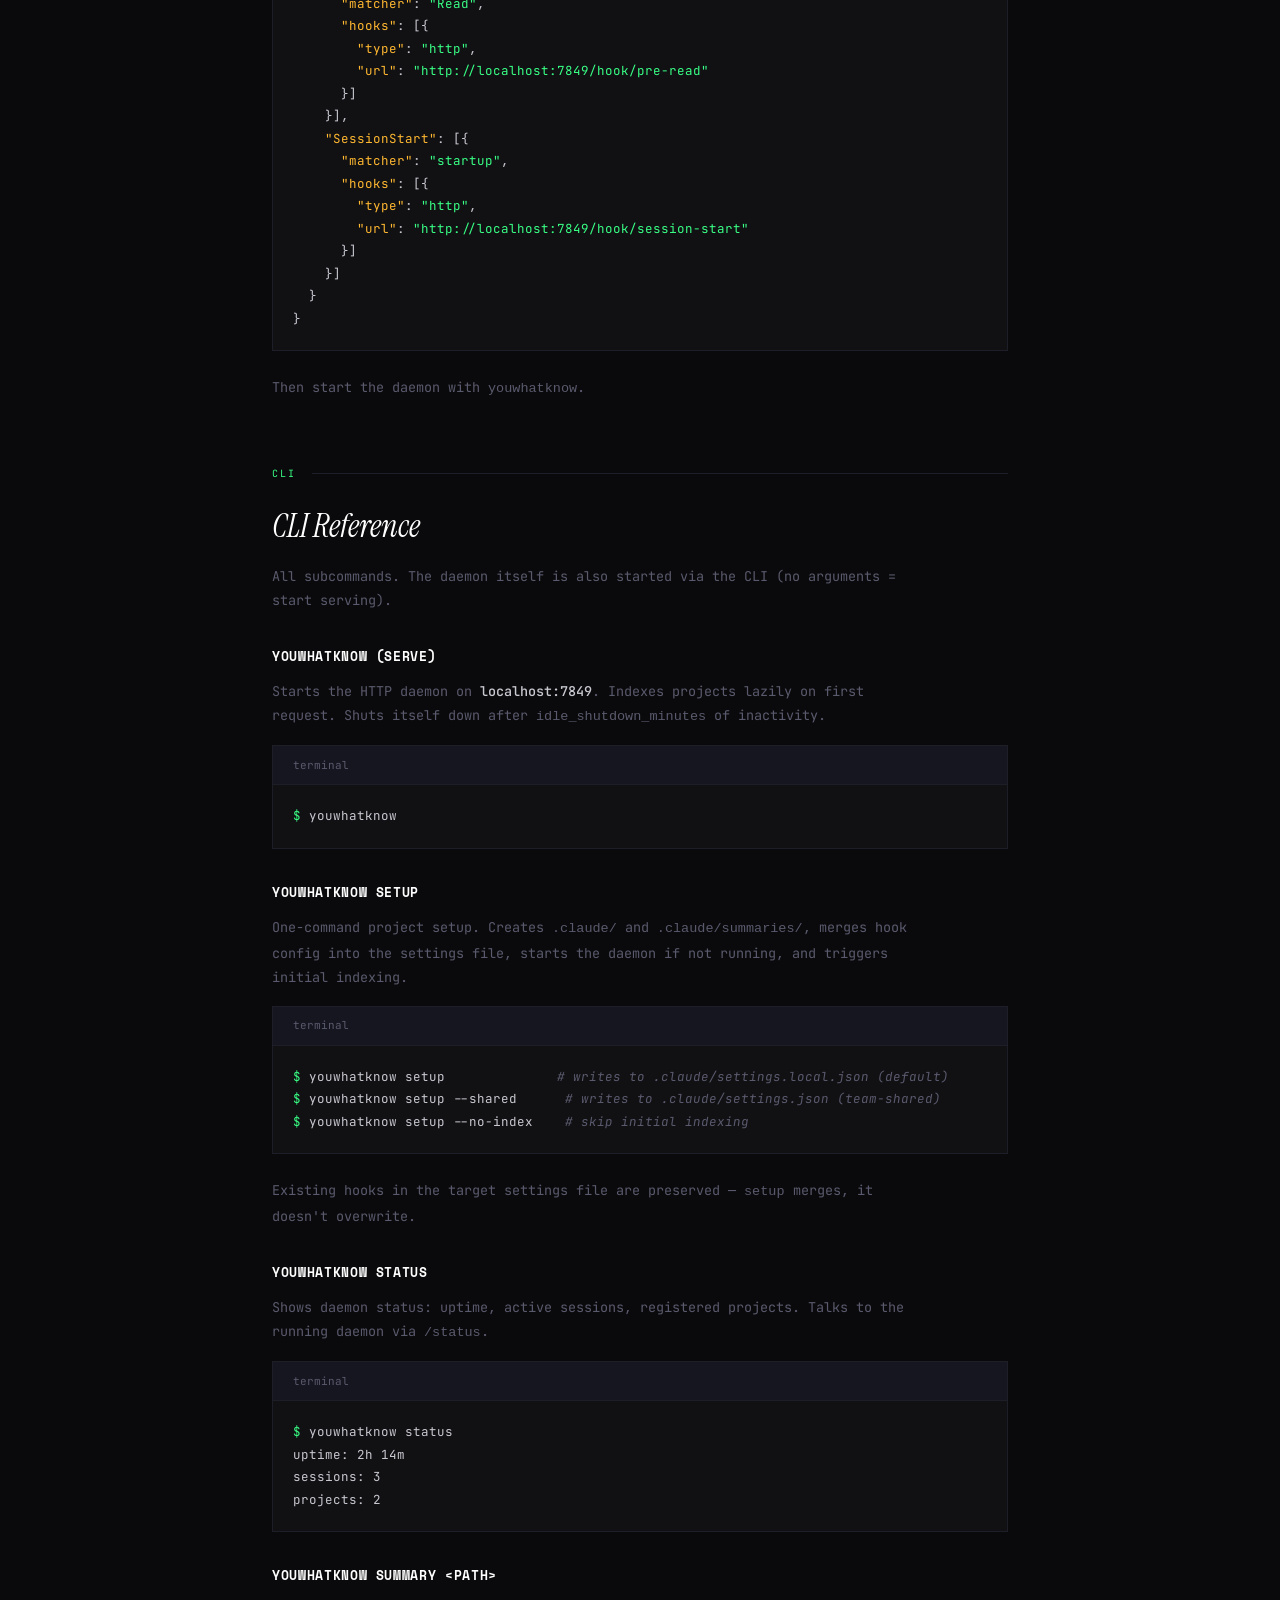
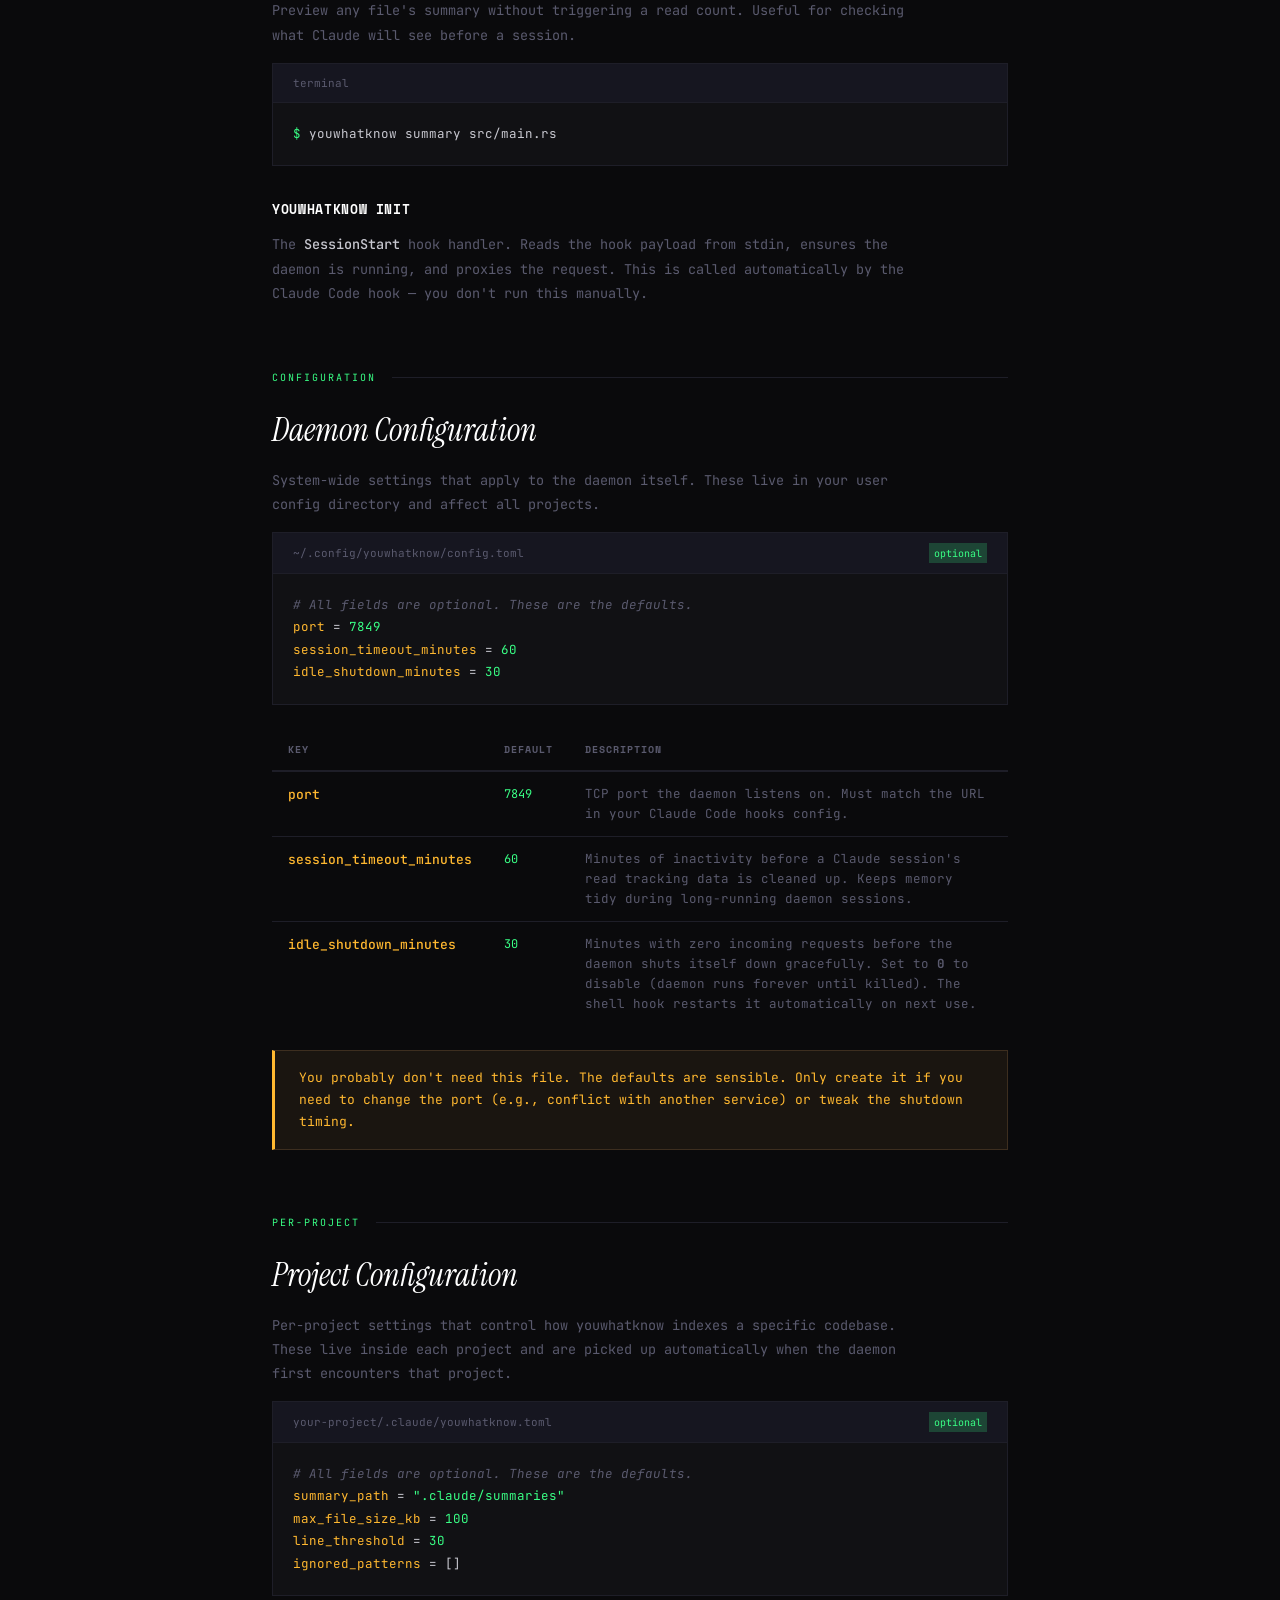
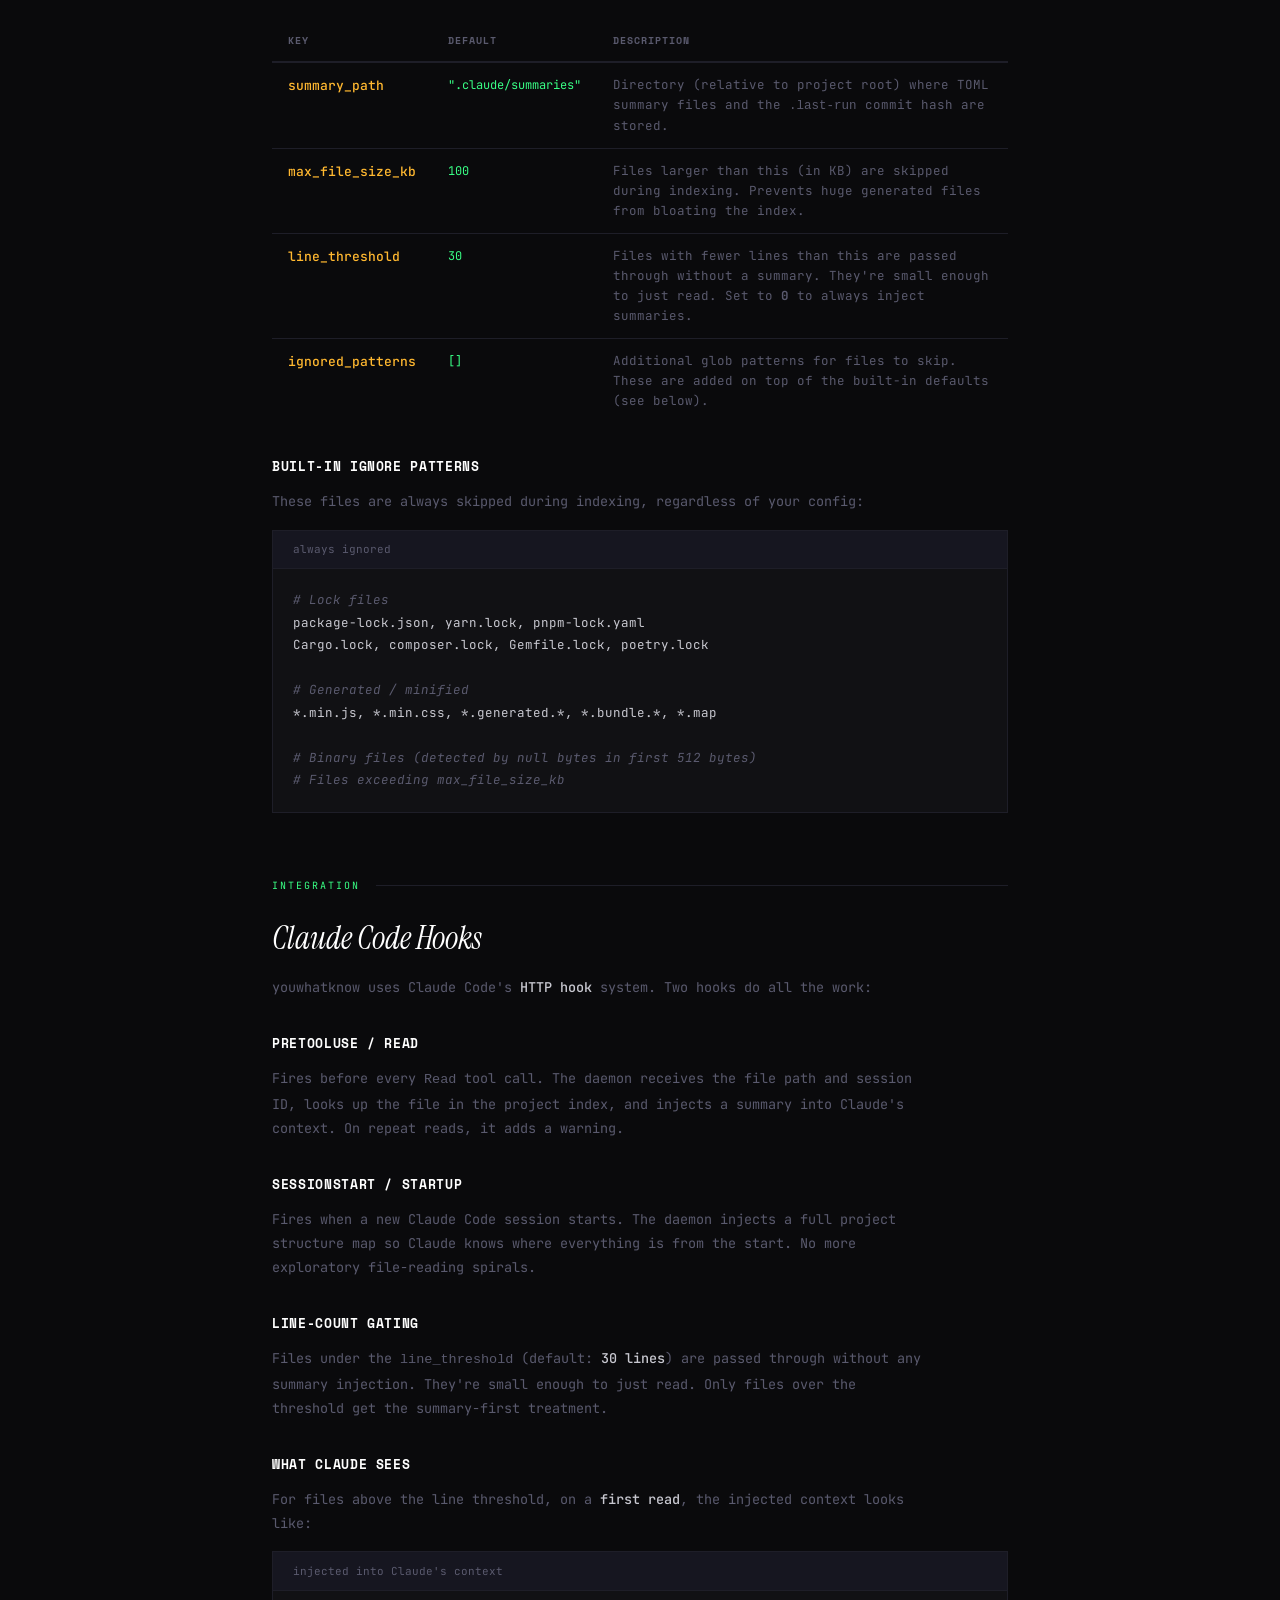
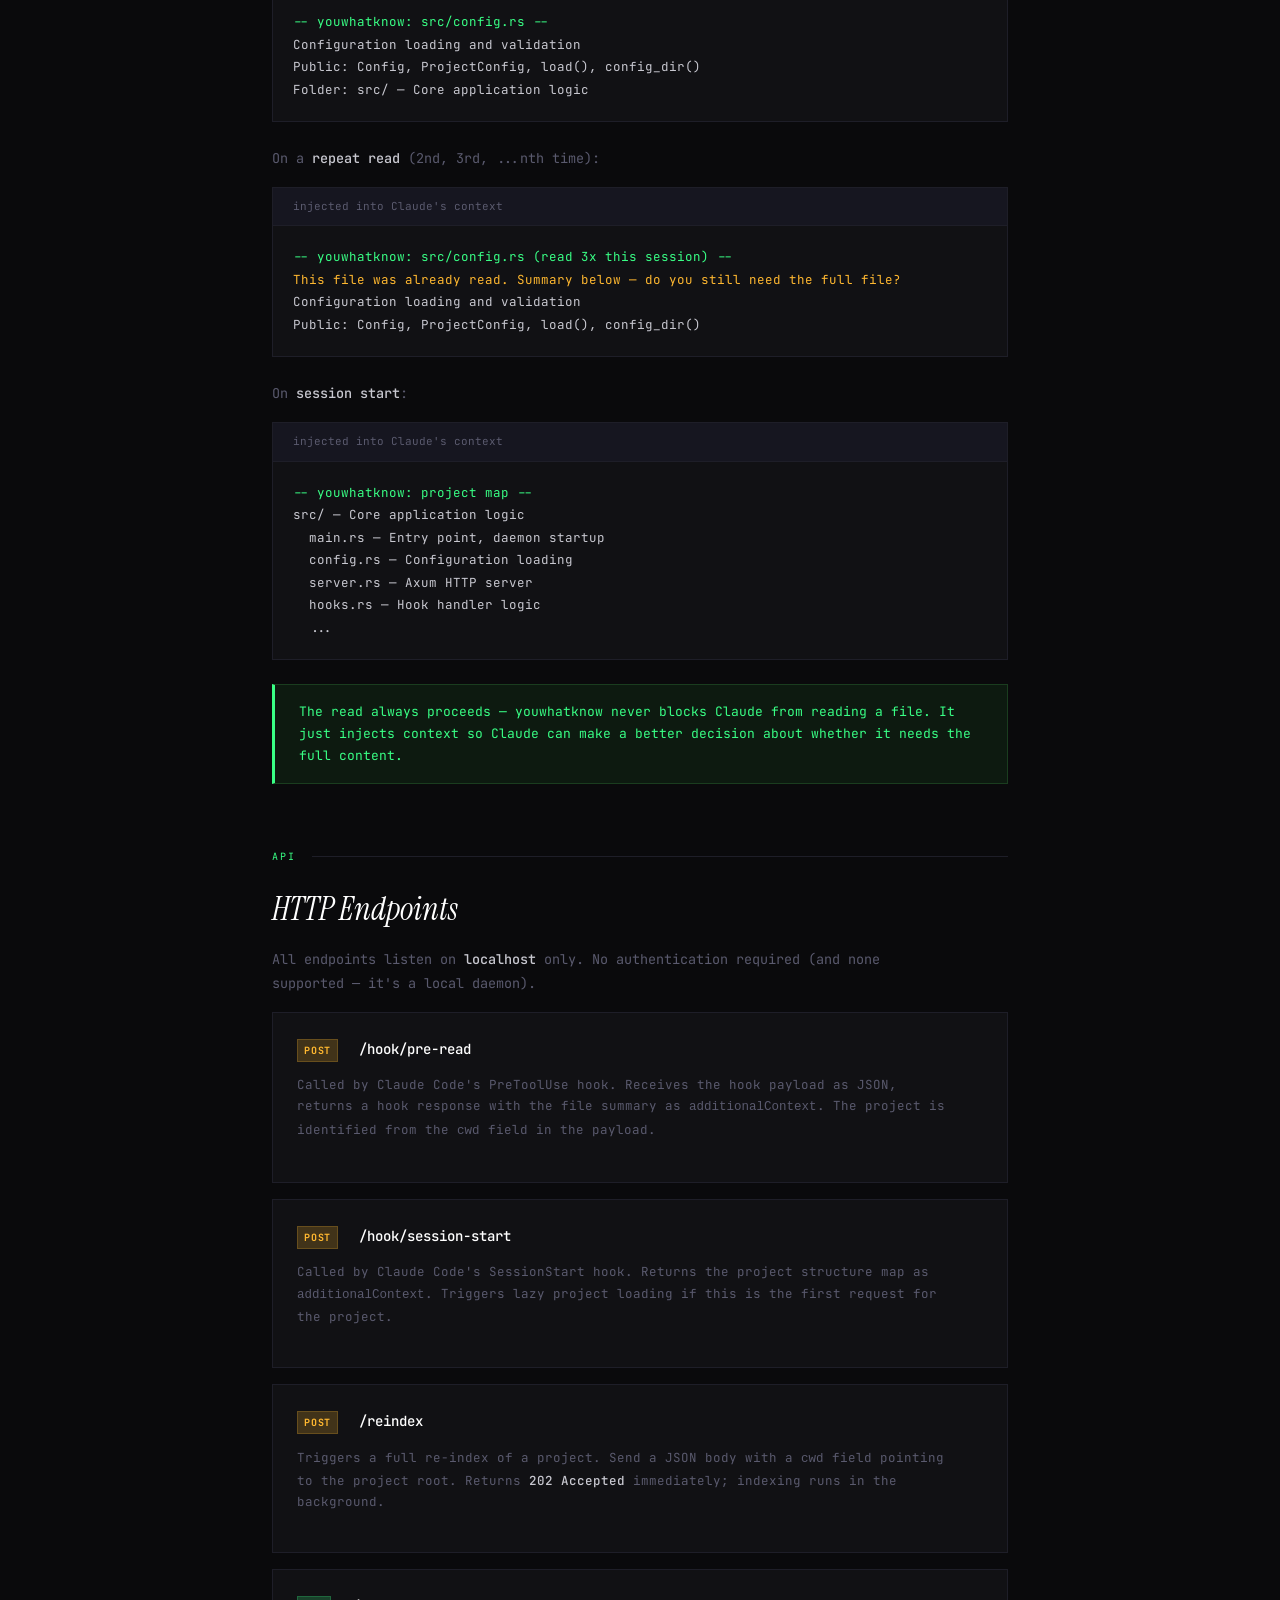
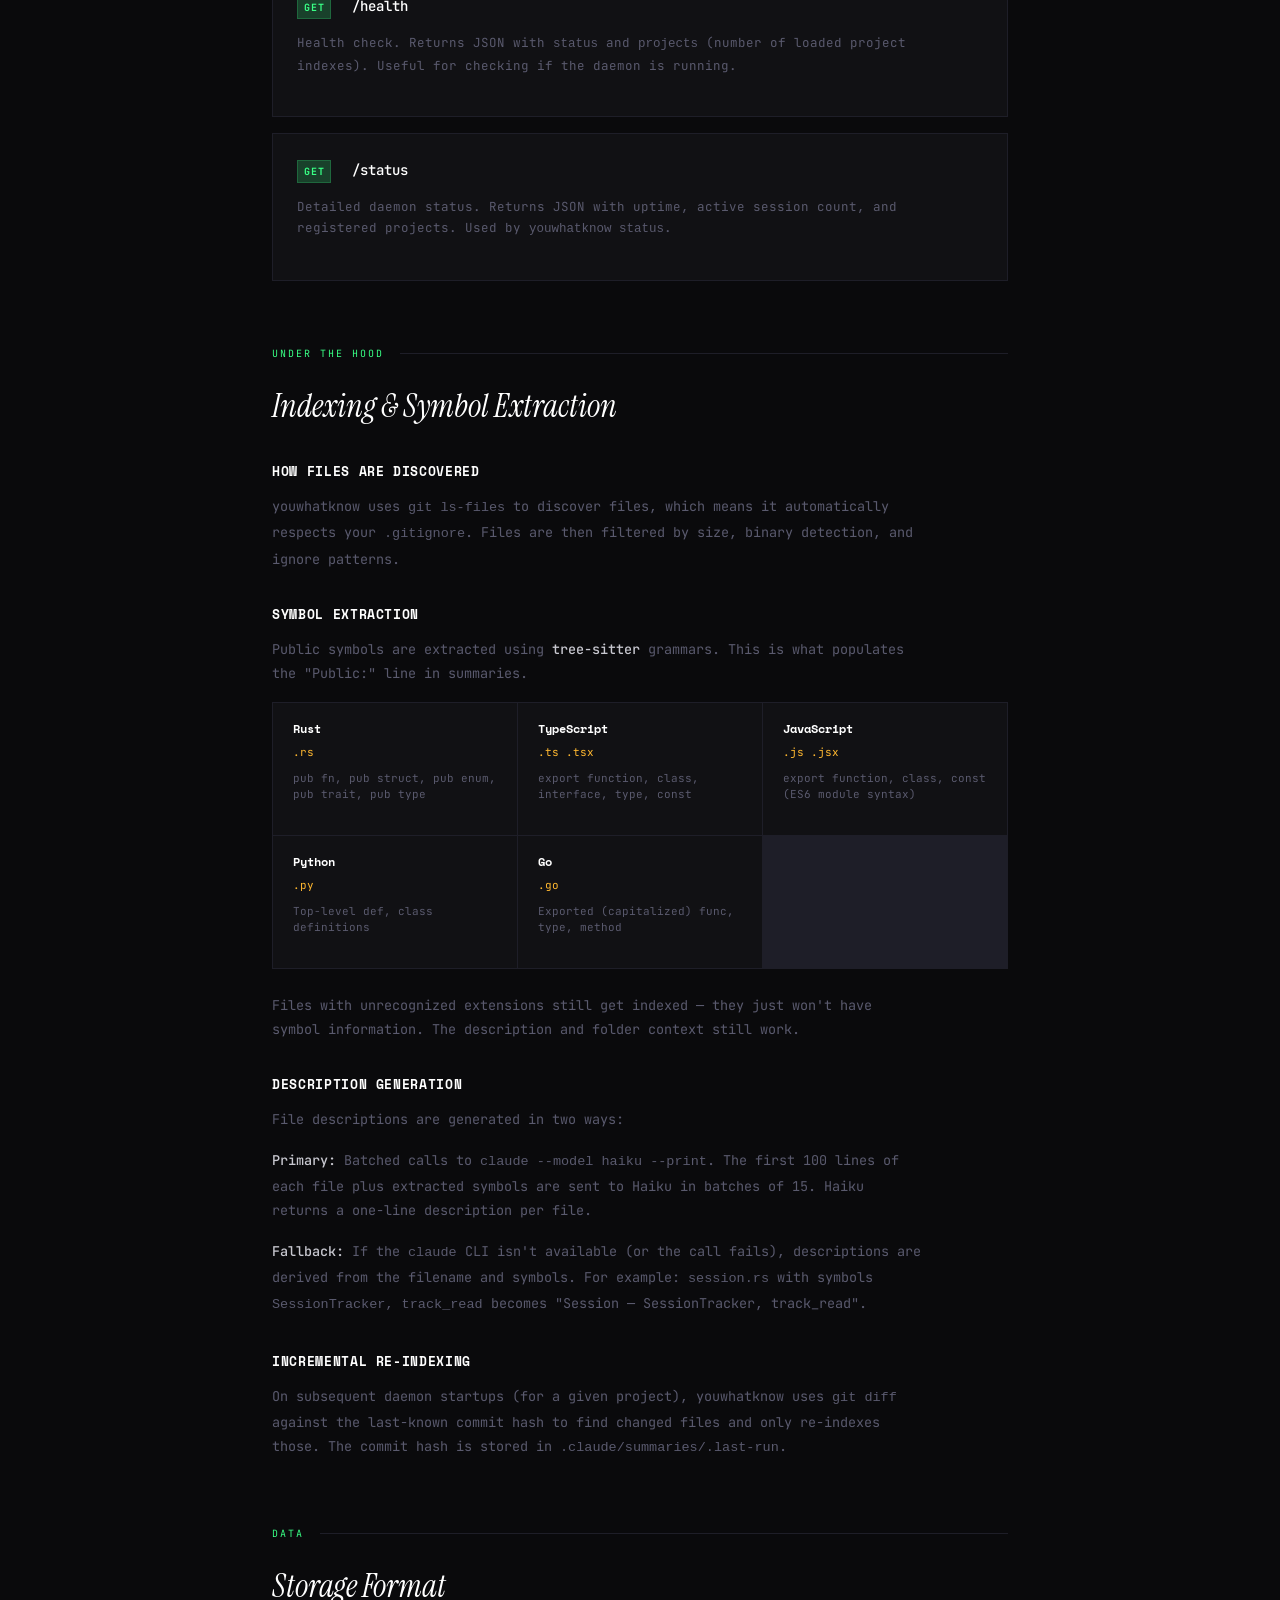
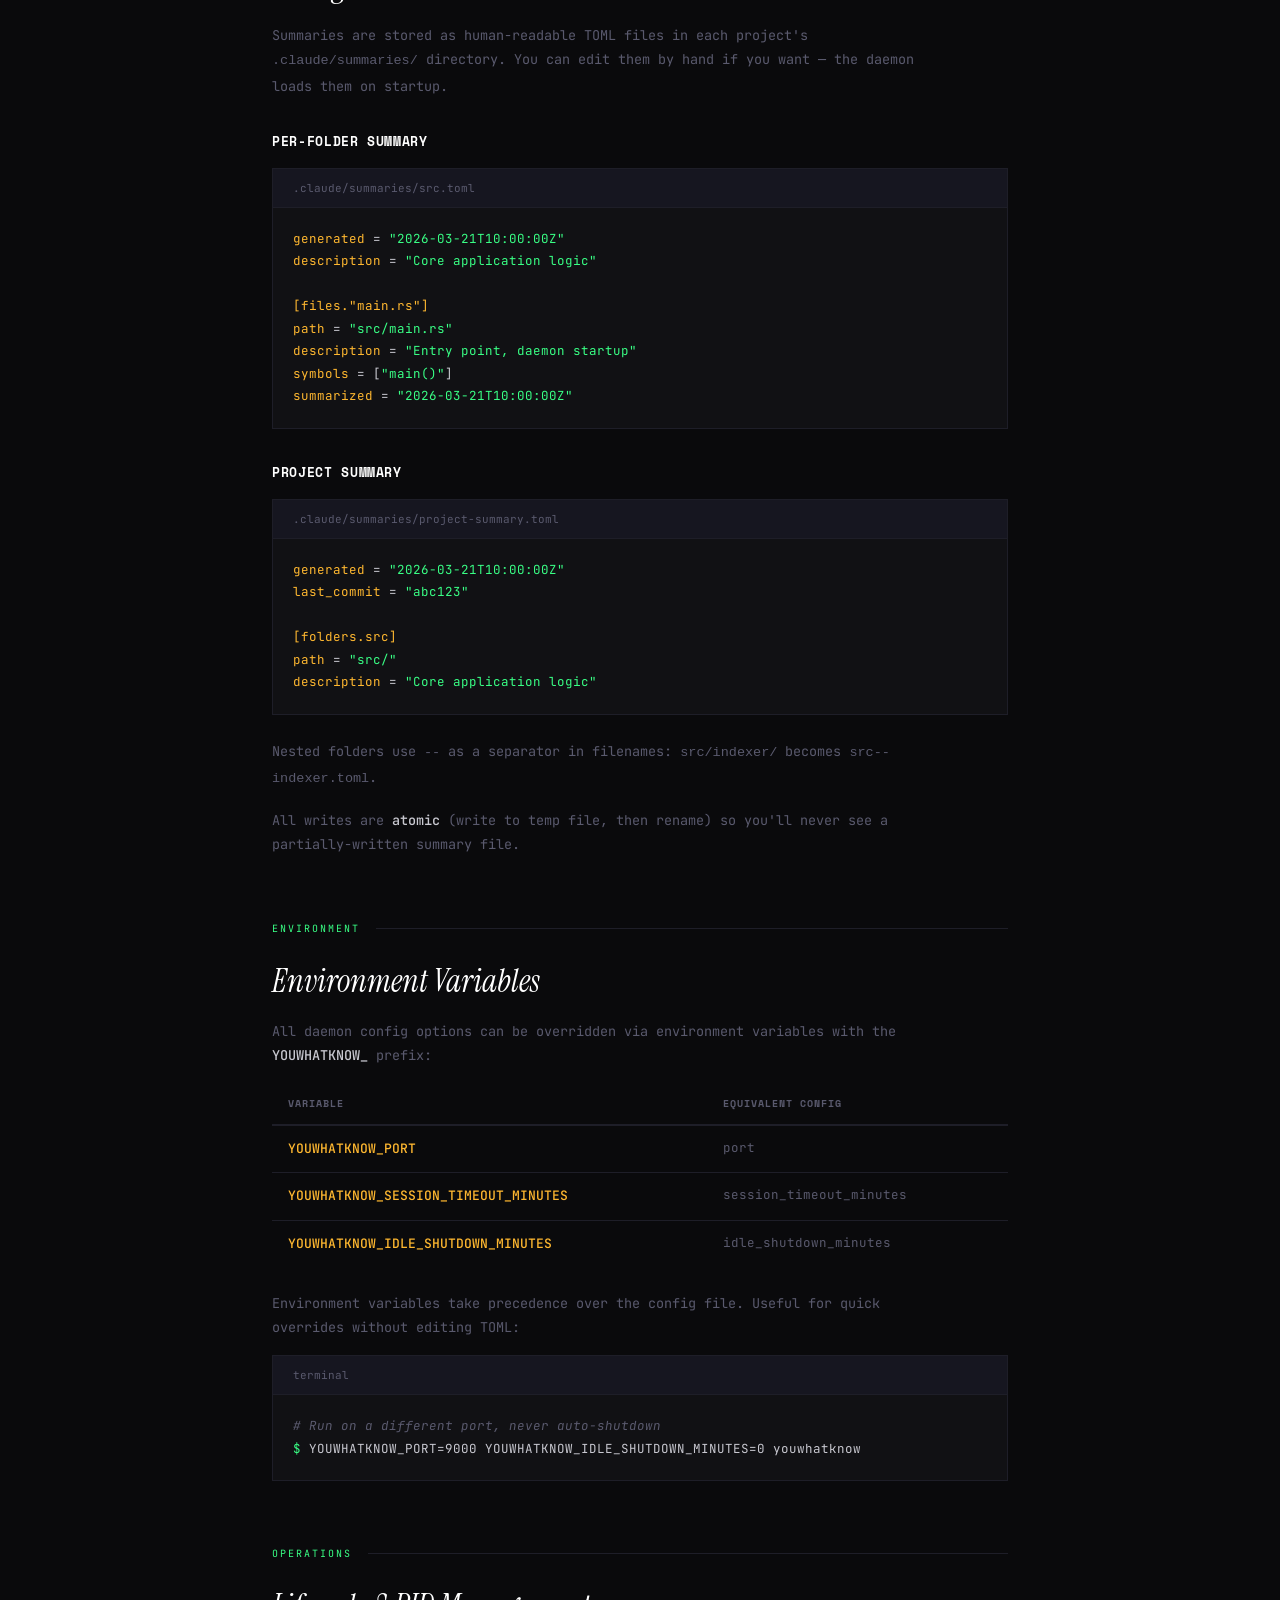
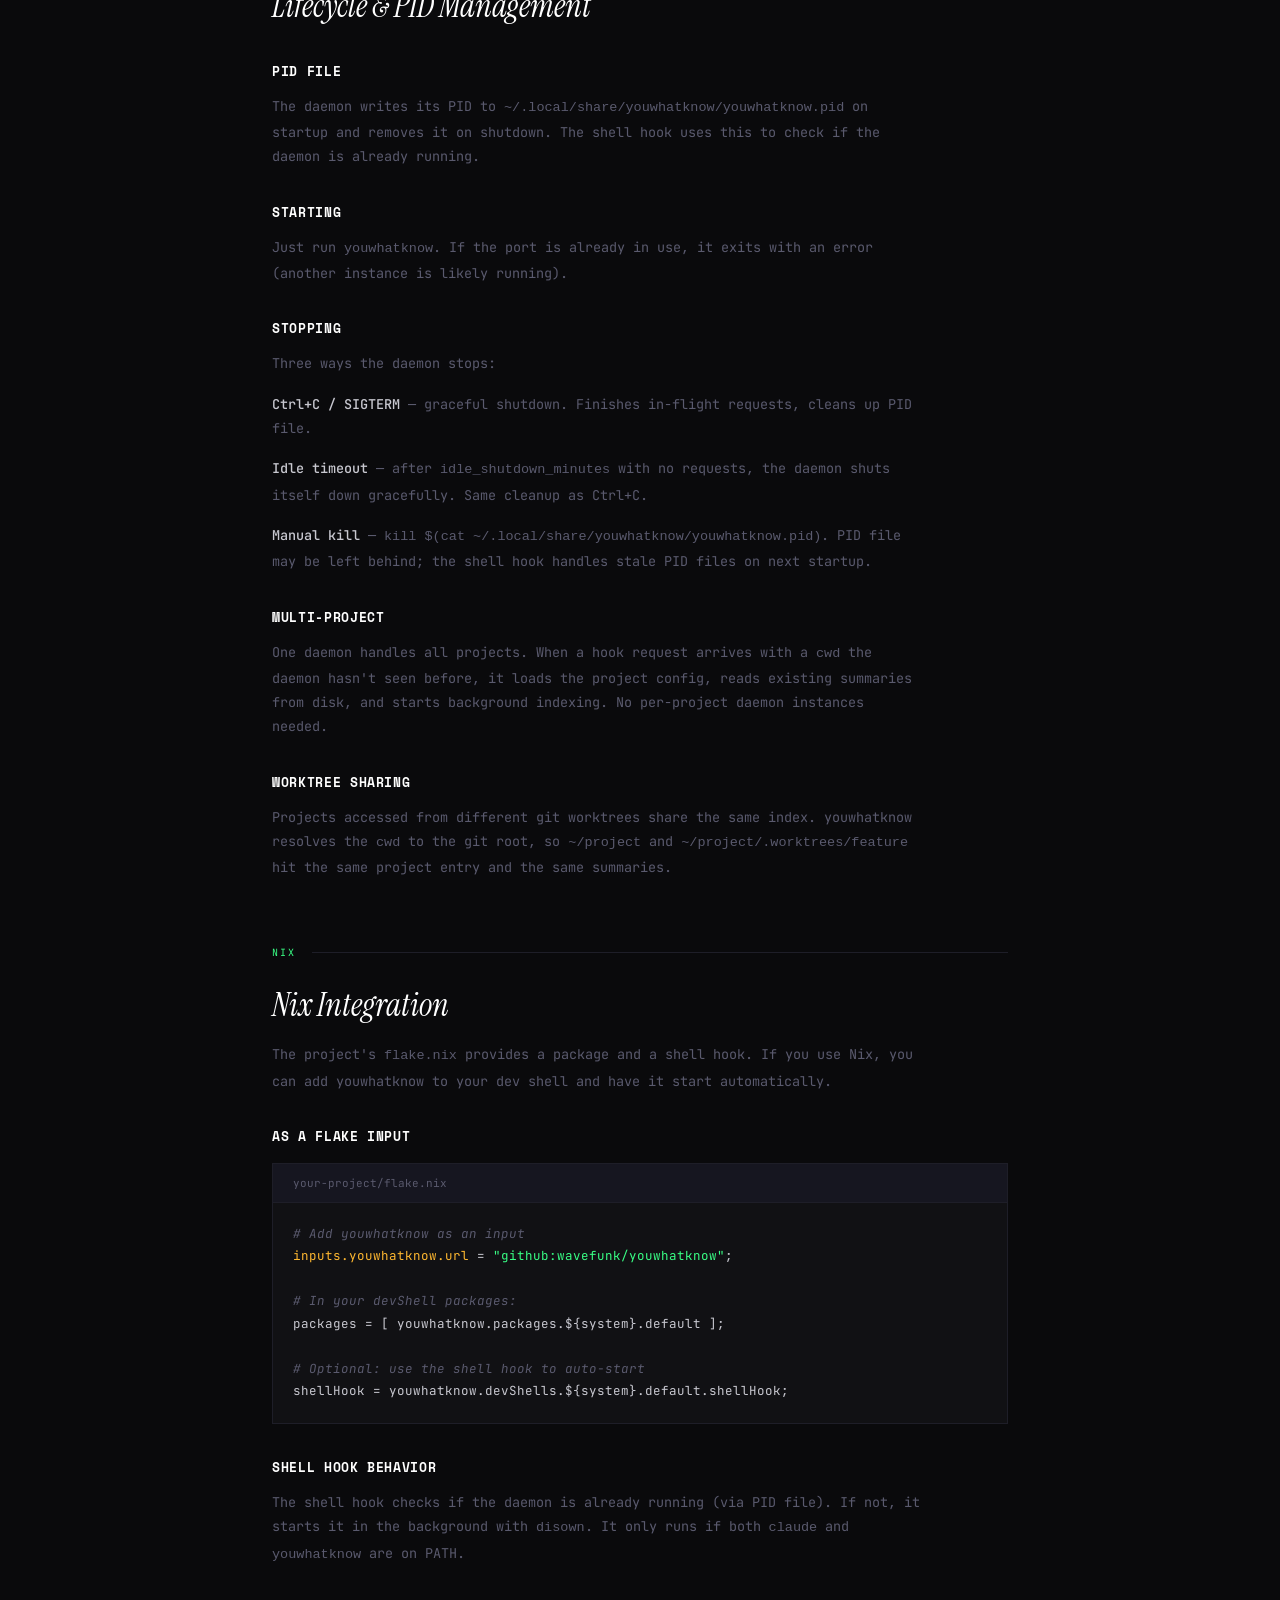
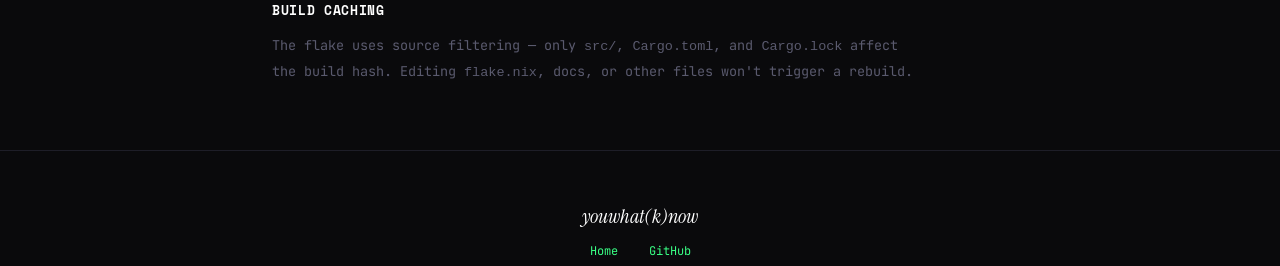
==== commit 51483704: "docs(site): update docs.html with CLI reference, line_threshold, worktrees - Quickstart now shows `y" ====
--- a/docs/docs.html
+++ b/docs/docs.html
@@ -421,6 +421,7 @@
         <div class="toc-title">On this page</div>
         <ul>
             <li><a href="#quickstart">Quickstart</a></li>
+            <li><a href="#cli">CLI Reference</a></li>
             <li><a href="#daemon-config">Daemon Configuration</a></li>
             <li><a href="#project-config">Project Configuration</a></li>
             <li><a href="#hooks">Claude Code Hooks</a></li>
@@ -437,14 +438,35 @@
     <div class="doc-section" id="quickstart">
         <div class="section-label">Getting started</div>
         <h2>Quickstart</h2>
-        <p>Two things to do. One config file to paste, one command to run. That's genuinely it.</p>
-
-        <h3>1. Tell Claude Code about youwhatknow</h3>
-        <p>Add the hook config to your <strong>user-level</strong> Claude Code settings. This applies to all projects, all sessions, all subagents.</p>
+        <p>One command. It sets up hooks, starts the daemon, and indexes your project.</p>
+
+        <div class="code-block">
+            <div class="code-header"><span>terminal</span></div>
+            <div class="code-body"><span class="s">$</span> cd your-project
+<span class="s">$</span> youwhatknow setup</div>
+        </div>
+
+        <p>This creates <code>.claude/</code> and <code>.claude/summaries/</code>, merges hook configuration into <code>.claude/settings.local.json</code> (preserving any existing hooks), starts the daemon if it isn't running, and triggers initial project indexing.</p>
+
+        <div class="code-block">
+            <div class="code-header"><span>variants</span></div>
+            <div class="code-body"><span class="s">$</span> youwhatknow setup --shared    <span class="c"># writes to .claude/settings.json (team-shared)</span>
+<span class="s">$</span> youwhatknow setup --no-index  <span class="c"># skip initial indexing</span></div>
+        </div>
+
+        <p>The daemon runs on <strong>localhost:7849</strong>, indexes your projects lazily when Claude first touches them, and shuts itself down after 30 minutes of inactivity.</p>
+
+        <div class="callout">
+            If the daemon isn't running, Claude Code works completely normally. HTTP hooks fail silently &#8212; no errors, no disruption. youwhatknow is strictly additive.
+        </div>
+
+        <h3>Manual hook setup</h3>
+        <p>If you'd rather wire things up yourself, add the hook config to your Claude Code settings manually:</p>
 
         <div class="code-block">
             <div class="code-header">
                 <span>~/.claude/settings.json</span>
+                <span class="code-tag">manual alternative</span>
             </div>
             <div class="code-body">{
   <span class="k">"hooks"</span>: {
@@ -465,18 +487,51 @@
   }
 }</div>
         </div>
-
-        <h3>2. Start the daemon</h3>
+        <p>Then start the daemon with <code>youwhatknow</code>.</p>
+    </div>
+
+    <!-- ═══ CLI REFERENCE ═══ -->
+    <div class="doc-section" id="cli">
+        <div class="section-label">CLI</div>
+        <h2>CLI Reference</h2>
+        <p>All subcommands. The daemon itself is also started via the CLI (no arguments = start serving).</p>
+
+        <h3>youwhatknow (serve)</h3>
+        <p>Starts the HTTP daemon on <strong>localhost:7849</strong>. Indexes projects lazily on first request. Shuts itself down after <code>idle_shutdown_minutes</code> of inactivity.</p>
         <div class="code-block">
             <div class="code-header"><span>terminal</span></div>
             <div class="code-body"><span class="s">$</span> youwhatknow</div>
         </div>
 
-        <p>That's it. The daemon runs on <strong>localhost:7849</strong>, indexes your projects lazily when Claude first touches them, and shuts itself down after 30 minutes of inactivity.</p>
-
-        <div class="callout">
-            If the daemon isn't running, Claude Code works completely normally. HTTP hooks fail silently &#8212; no errors, no disruption. youwhatknow is strictly additive.
-        </div>
+        <h3>youwhatknow setup</h3>
+        <p>One-command project setup. Creates <code>.claude/</code> and <code>.claude/summaries/</code>, merges hook config into the settings file, starts the daemon if not running, and triggers initial indexing.</p>
+        <div class="code-block">
+            <div class="code-header"><span>terminal</span></div>
+            <div class="code-body"><span class="s">$</span> youwhatknow setup              <span class="c"># writes to .claude/settings.local.json (default)</span>
+<span class="s">$</span> youwhatknow setup --shared      <span class="c"># writes to .claude/settings.json (team-shared)</span>
+<span class="s">$</span> youwhatknow setup --no-index    <span class="c"># skip initial indexing</span></div>
+        </div>
+        <p>Existing hooks in the target settings file are preserved &#8212; <code>setup</code> merges, it doesn't overwrite.</p>
+
+        <h3>youwhatknow status</h3>
+        <p>Shows daemon status: uptime, active sessions, registered projects. Talks to the running daemon via <code>/status</code>.</p>
+        <div class="code-block">
+            <div class="code-header"><span>terminal</span></div>
+            <div class="code-body"><span class="s">$</span> youwhatknow status
+<span class="v">uptime: 2h 14m</span>
+<span class="v">sessions: 3</span>
+<span class="v">projects: 2</span></div>
+        </div>
+
+        <h3>youwhatknow summary &lt;path&gt;</h3>
+        <p>Preview any file's summary without triggering a read count. Useful for checking what Claude will see before a session.</p>
+        <div class="code-block">
+            <div class="code-header"><span>terminal</span></div>
+            <div class="code-body"><span class="s">$</span> youwhatknow summary src/main.rs</div>
+        </div>
+
+        <h3>youwhatknow init</h3>
+        <p>The <strong>SessionStart</strong> hook handler. Reads the hook payload from stdin, ensures the daemon is running, and proxies the request. This is called automatically by the Claude Code hook &#8212; you don't run this manually.</p>
     </div>
 
     <!-- ═══ DAEMON CONFIG ═══ -->
@@ -542,6 +597,7 @@
             <div class="code-body"><span class="c"># All fields are optional. These are the defaults.</span>
 <span class="k">summary_path</span> = <span class="s">".claude/summaries"</span>
 <span class="k">max_file_size_kb</span> = <span class="s">100</span>
+<span class="k">line_threshold</span> = <span class="s">30</span>
 <span class="k">ignored_patterns</span> = []</div>
         </div>
 
@@ -563,6 +619,11 @@
                     <td class="config-key">max_file_size_kb</td>
                     <td class="config-default">100</td>
                     <td class="config-desc">Files larger than this (in KB) are skipped during indexing. Prevents huge generated files from bloating the index.</td>
+                </tr>
+                <tr>
+                    <td class="config-key">line_threshold</td>
+                    <td class="config-default">30</td>
+                    <td class="config-desc">Files with fewer lines than this are passed through without a summary. They're small enough to just read. Set to <strong>0</strong> to always inject summaries.</td>
                 </tr>
                 <tr>
                     <td class="config-key">ignored_patterns</td>
@@ -600,8 +661,11 @@
         <h3>SessionStart / startup</h3>
         <p>Fires when a new Claude Code session starts. The daemon injects a full project structure map so Claude knows where everything is from the start. No more exploratory file-reading spirals.</p>
 
+        <h3>Line-count gating</h3>
+        <p>Files under the <code>line_threshold</code> (default: <strong>30 lines</strong>) are passed through without any summary injection. They're small enough to just read. Only files over the threshold get the summary-first treatment.</p>
+
         <h3>What Claude sees</h3>
-        <p>On a <strong>first read</strong>, the injected context looks like:</p>
+        <p>For files above the line threshold, on a <strong>first read</strong>, the injected context looks like:</p>
         <div class="code-block">
             <div class="code-header"><span>injected into Claude's context</span></div>
             <div class="code-body"><span class="s">-- youwhatknow: src/config.rs --</span>
@@ -664,6 +728,12 @@
             <span class="endpoint-method get">GET</span>
             <span class="endpoint-path">/health</span>
             <p>Health check. Returns JSON with <code>status</code> and <code>projects</code> (number of loaded project indexes). Useful for checking if the daemon is running.</p>
+        </div>
+
+        <div class="endpoint">
+            <span class="endpoint-method get">GET</span>
+            <span class="endpoint-path">/status</span>
+            <p>Detailed daemon status. Returns JSON with uptime, active session count, and registered projects. Used by <code>youwhatknow status</code>.</p>
         </div>
     </div>
 
@@ -807,6 +877,9 @@
 
         <h3>Multi-project</h3>
         <p>One daemon handles all projects. When a hook request arrives with a <code>cwd</code> the daemon hasn't seen before, it loads the project config, reads existing summaries from disk, and starts background indexing. No per-project daemon instances needed.</p>
+
+        <h3>Worktree sharing</h3>
+        <p>Projects accessed from different git worktrees share the same index. youwhatknow resolves the <code>cwd</code> to the git root, so <code>~/project</code> and <code>~/project/.worktrees/feature</code> hit the same project entry and the same summaries.</p>
     </div>
 
     <!-- ═══ NIX ═══ -->
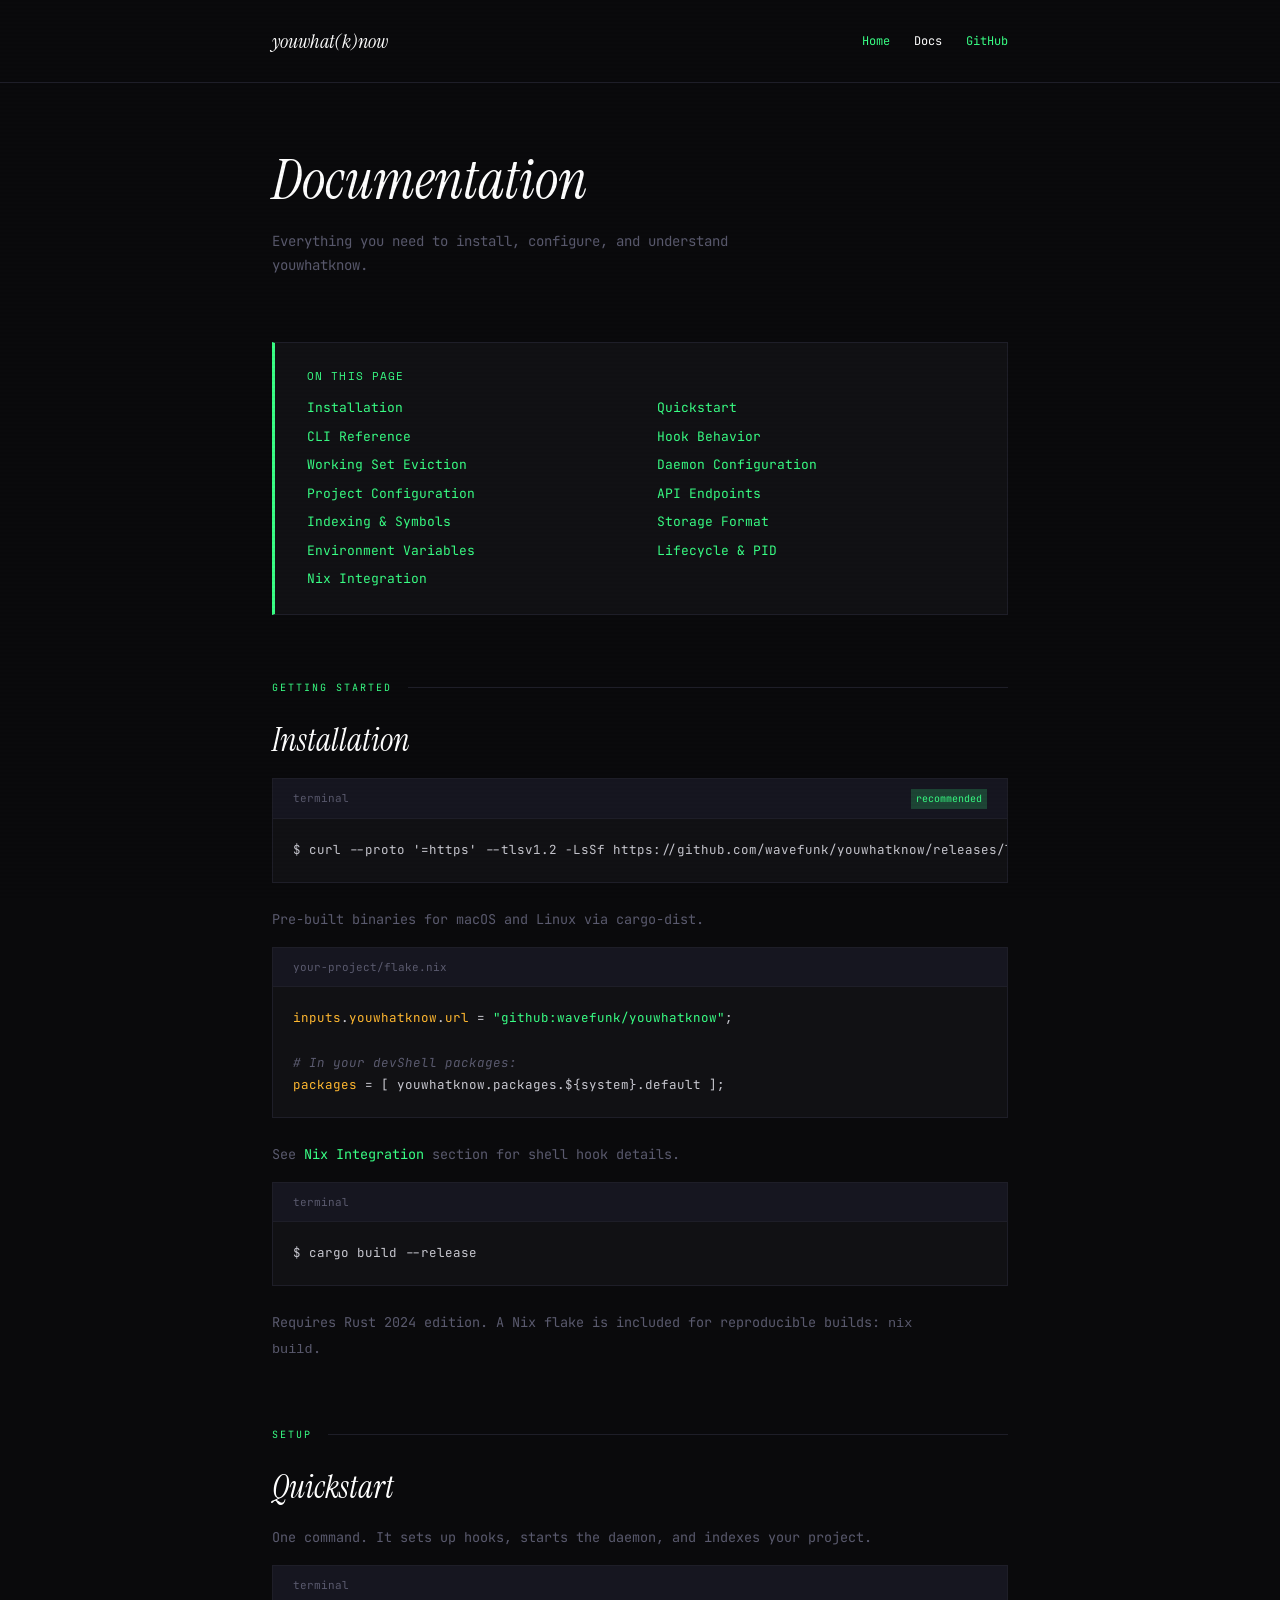
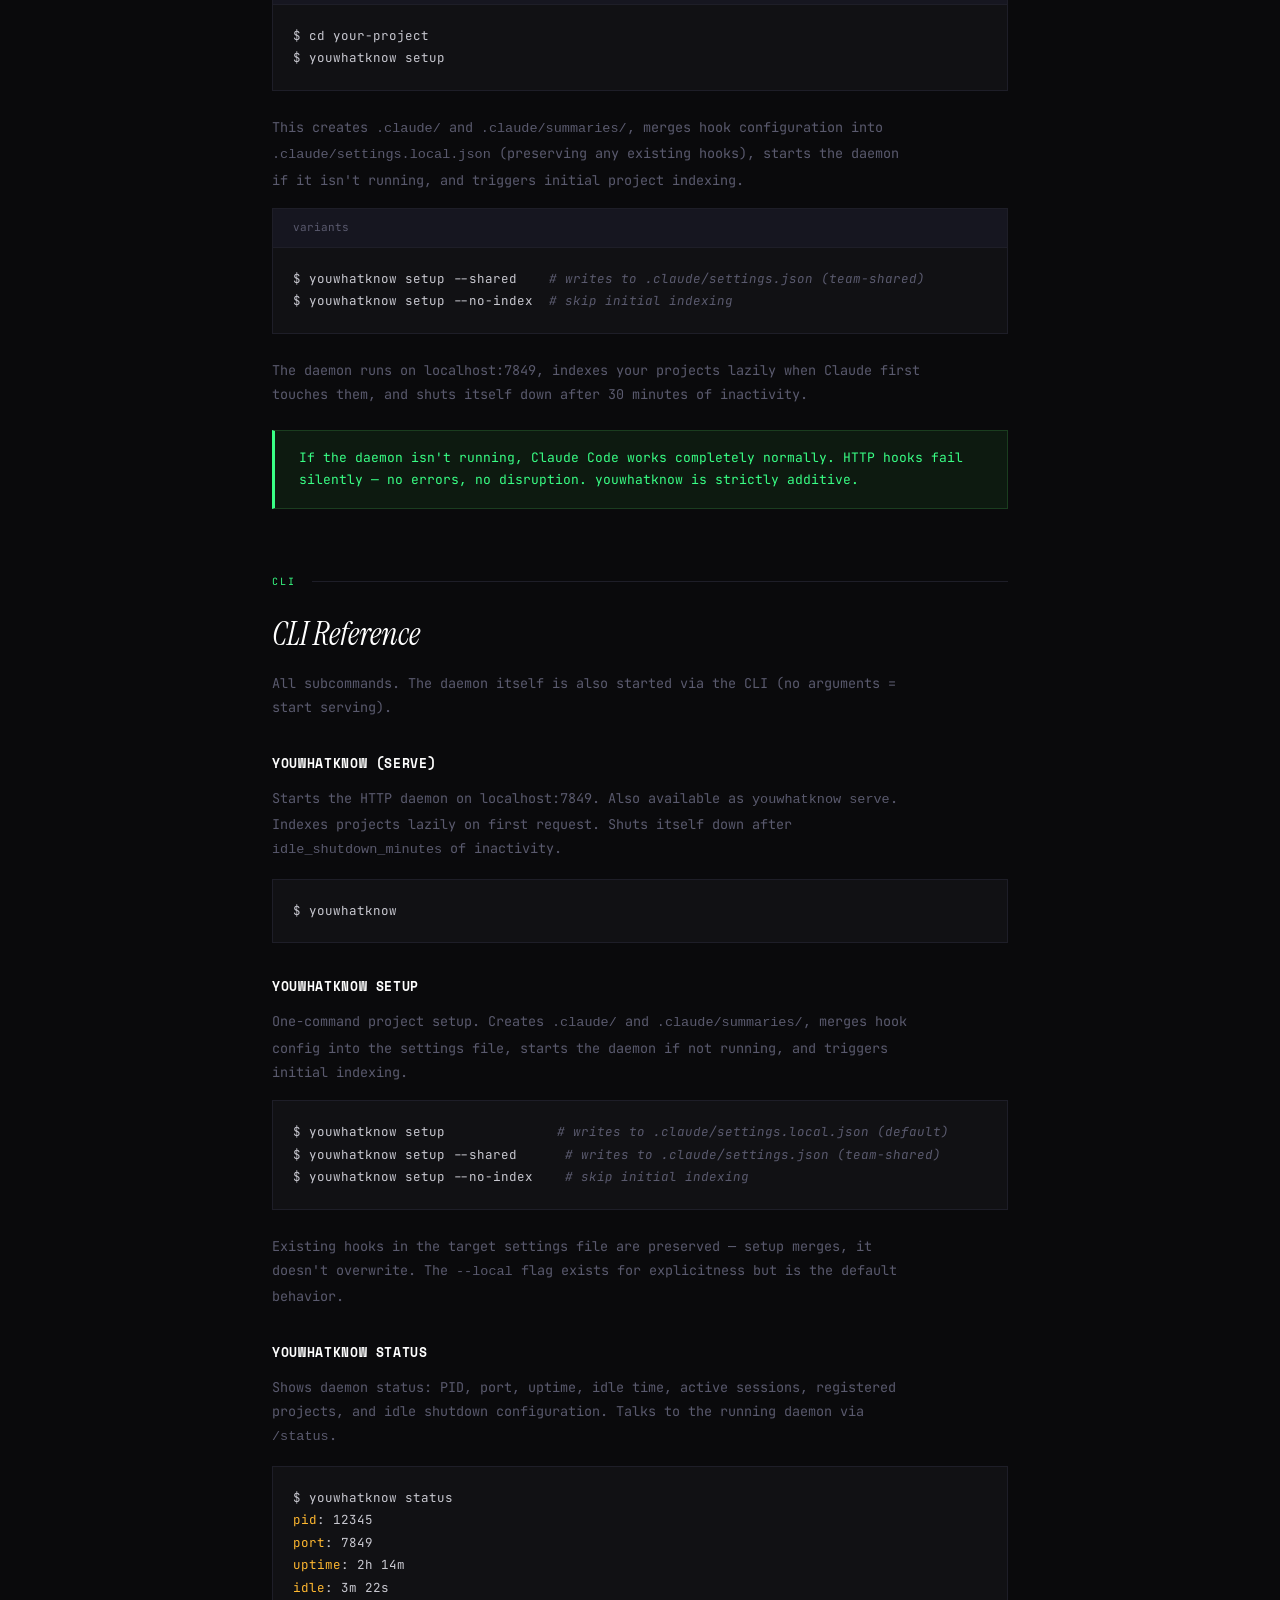
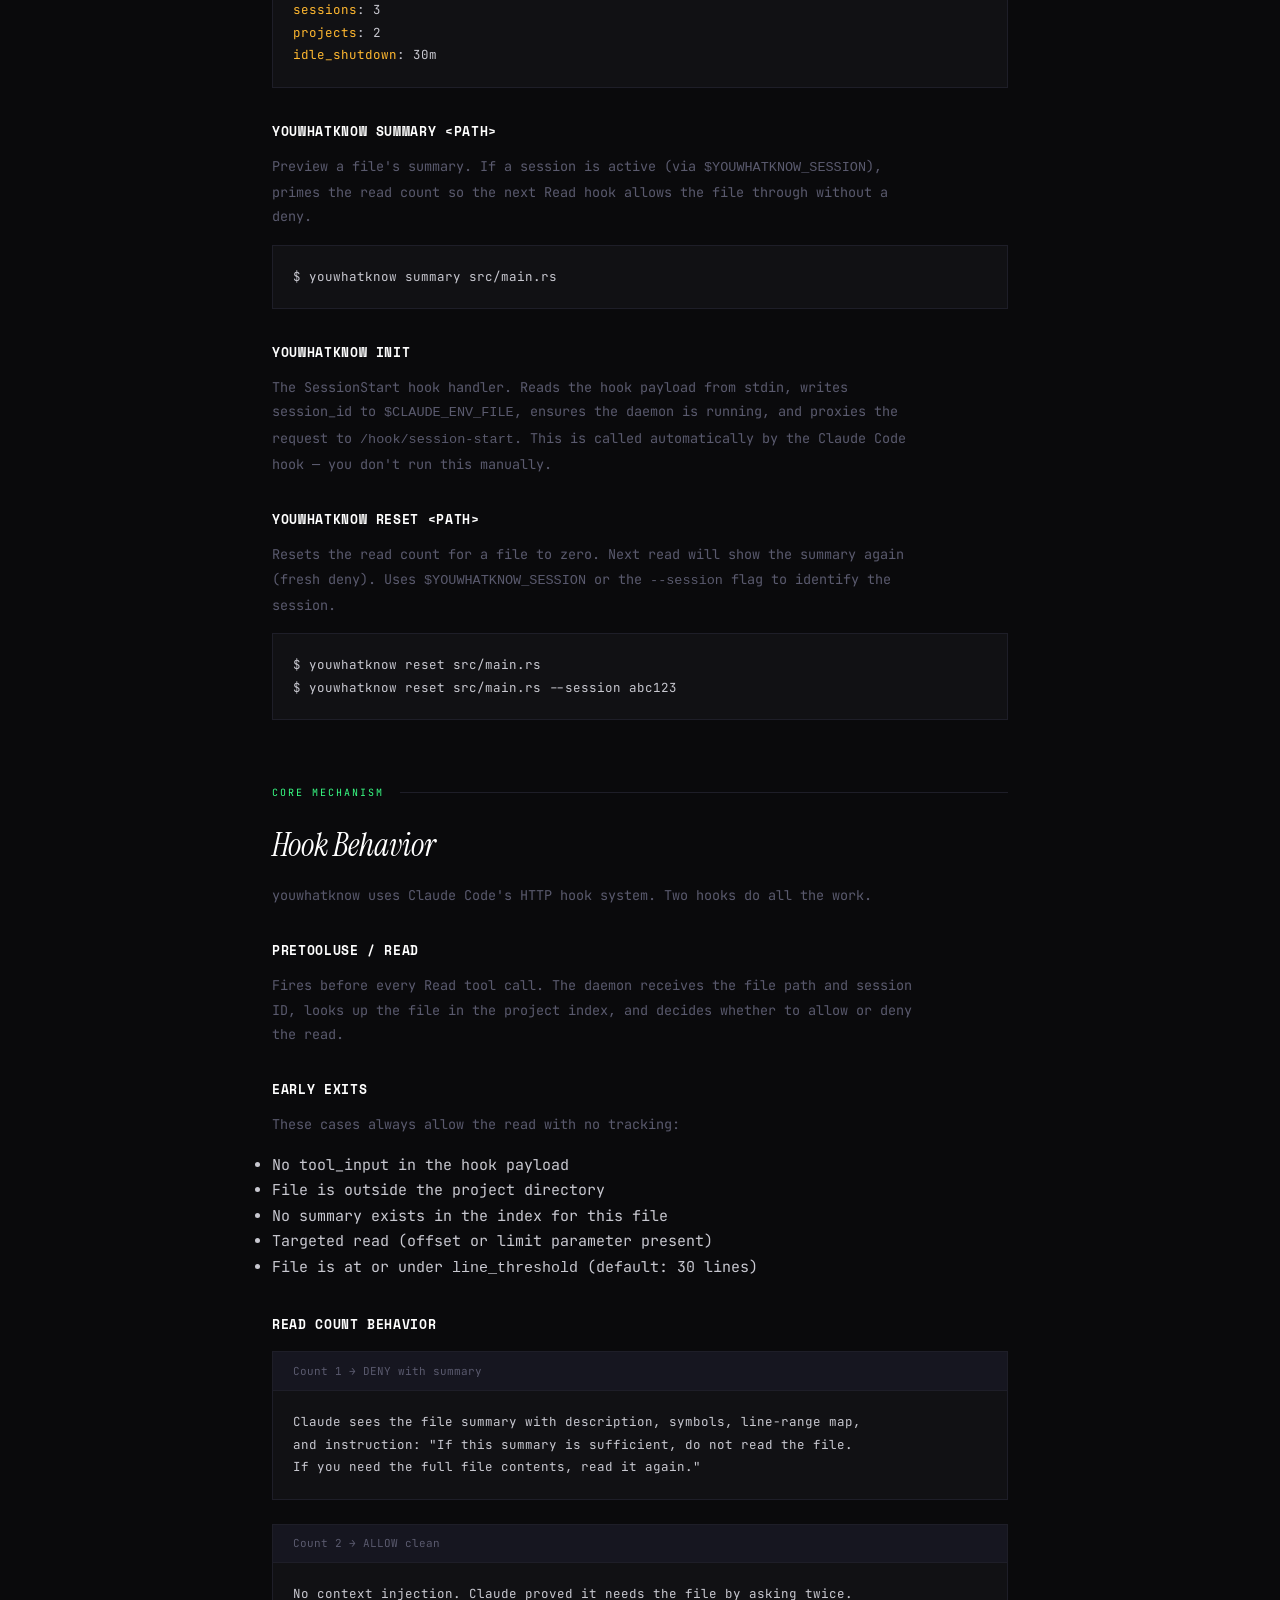
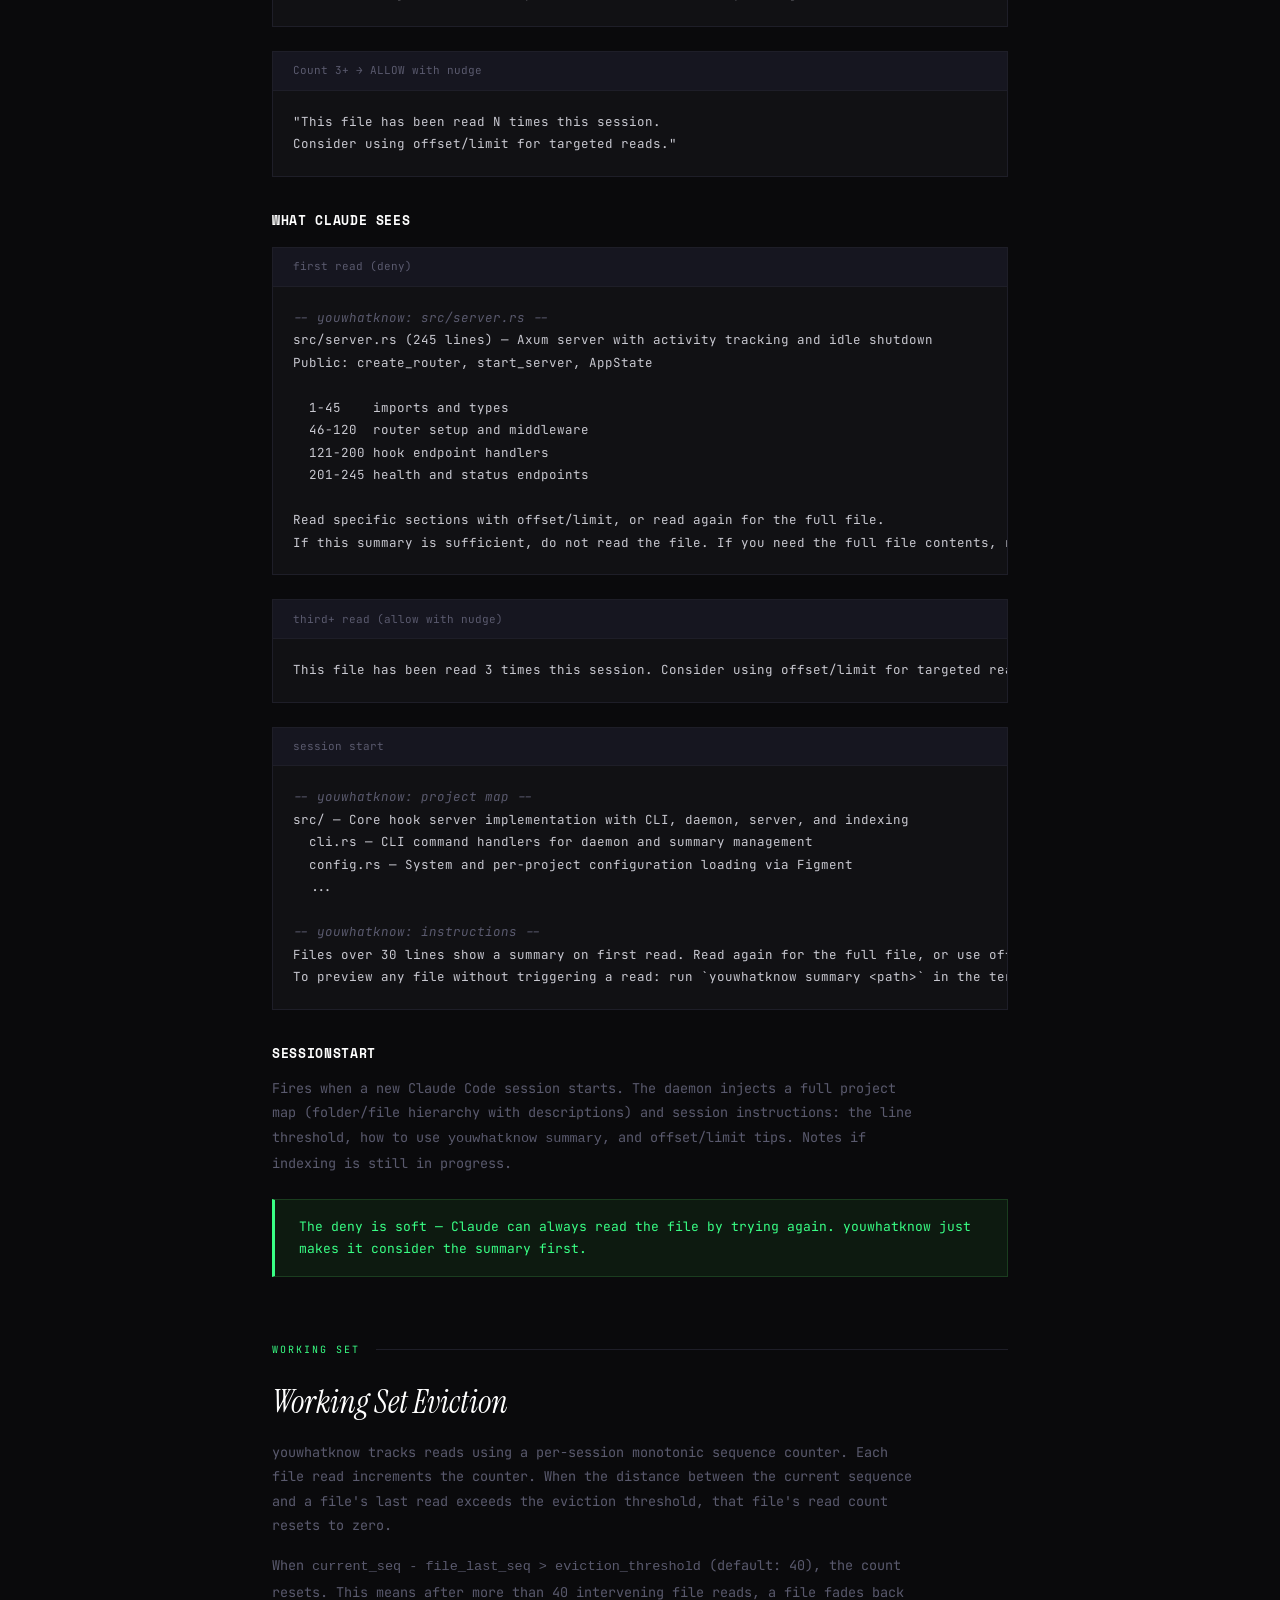
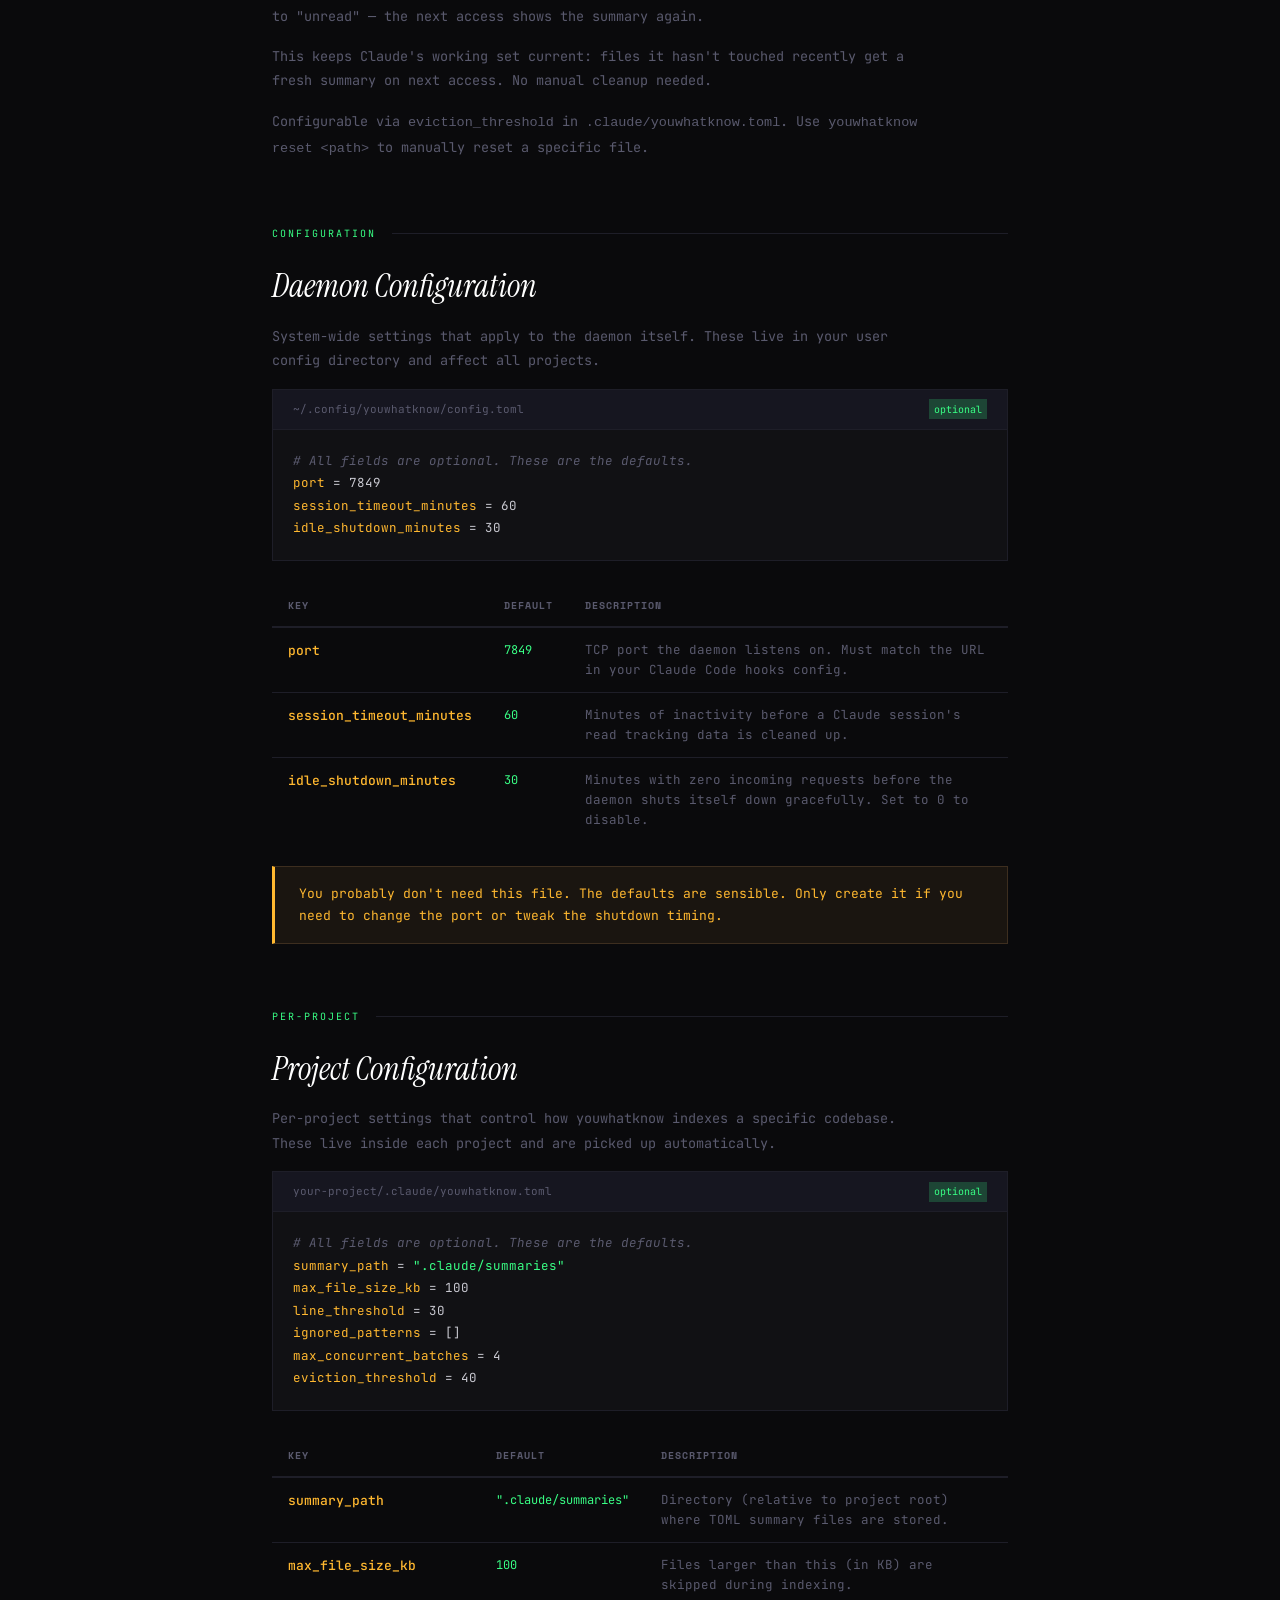
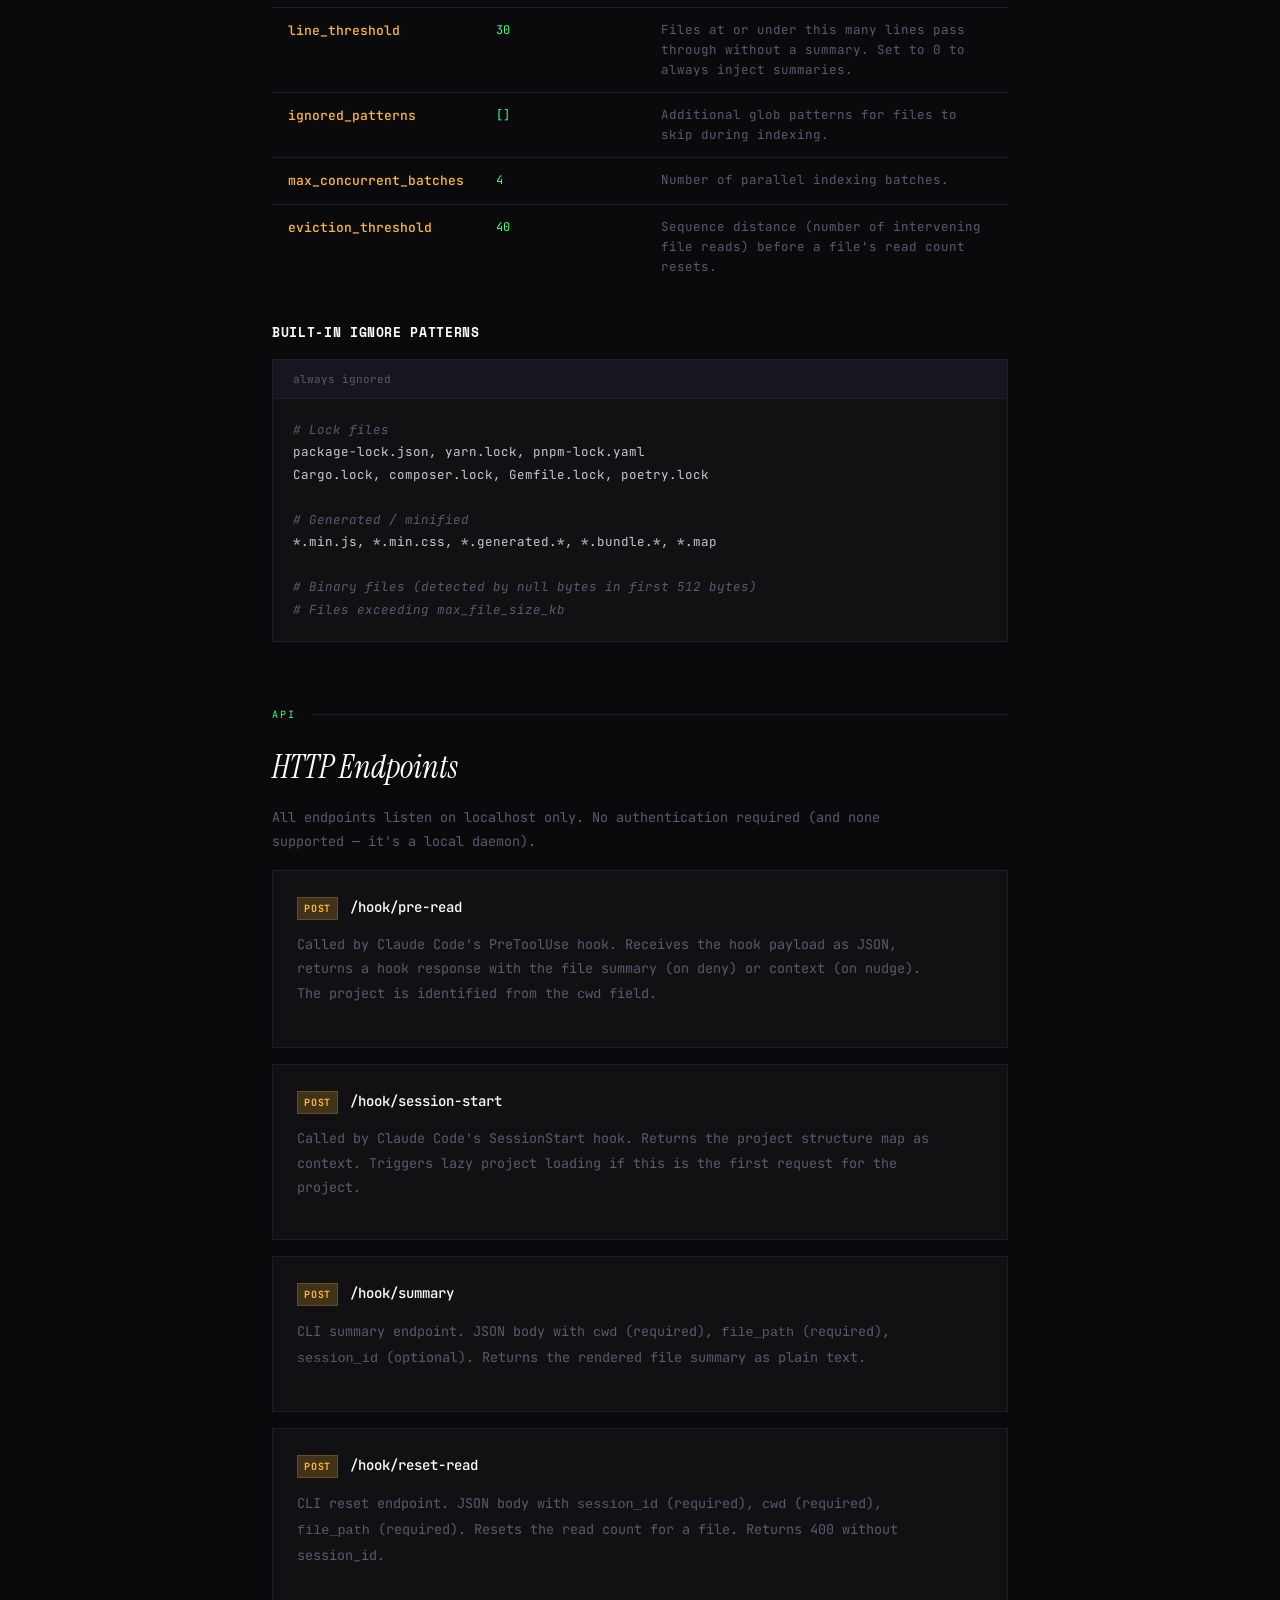
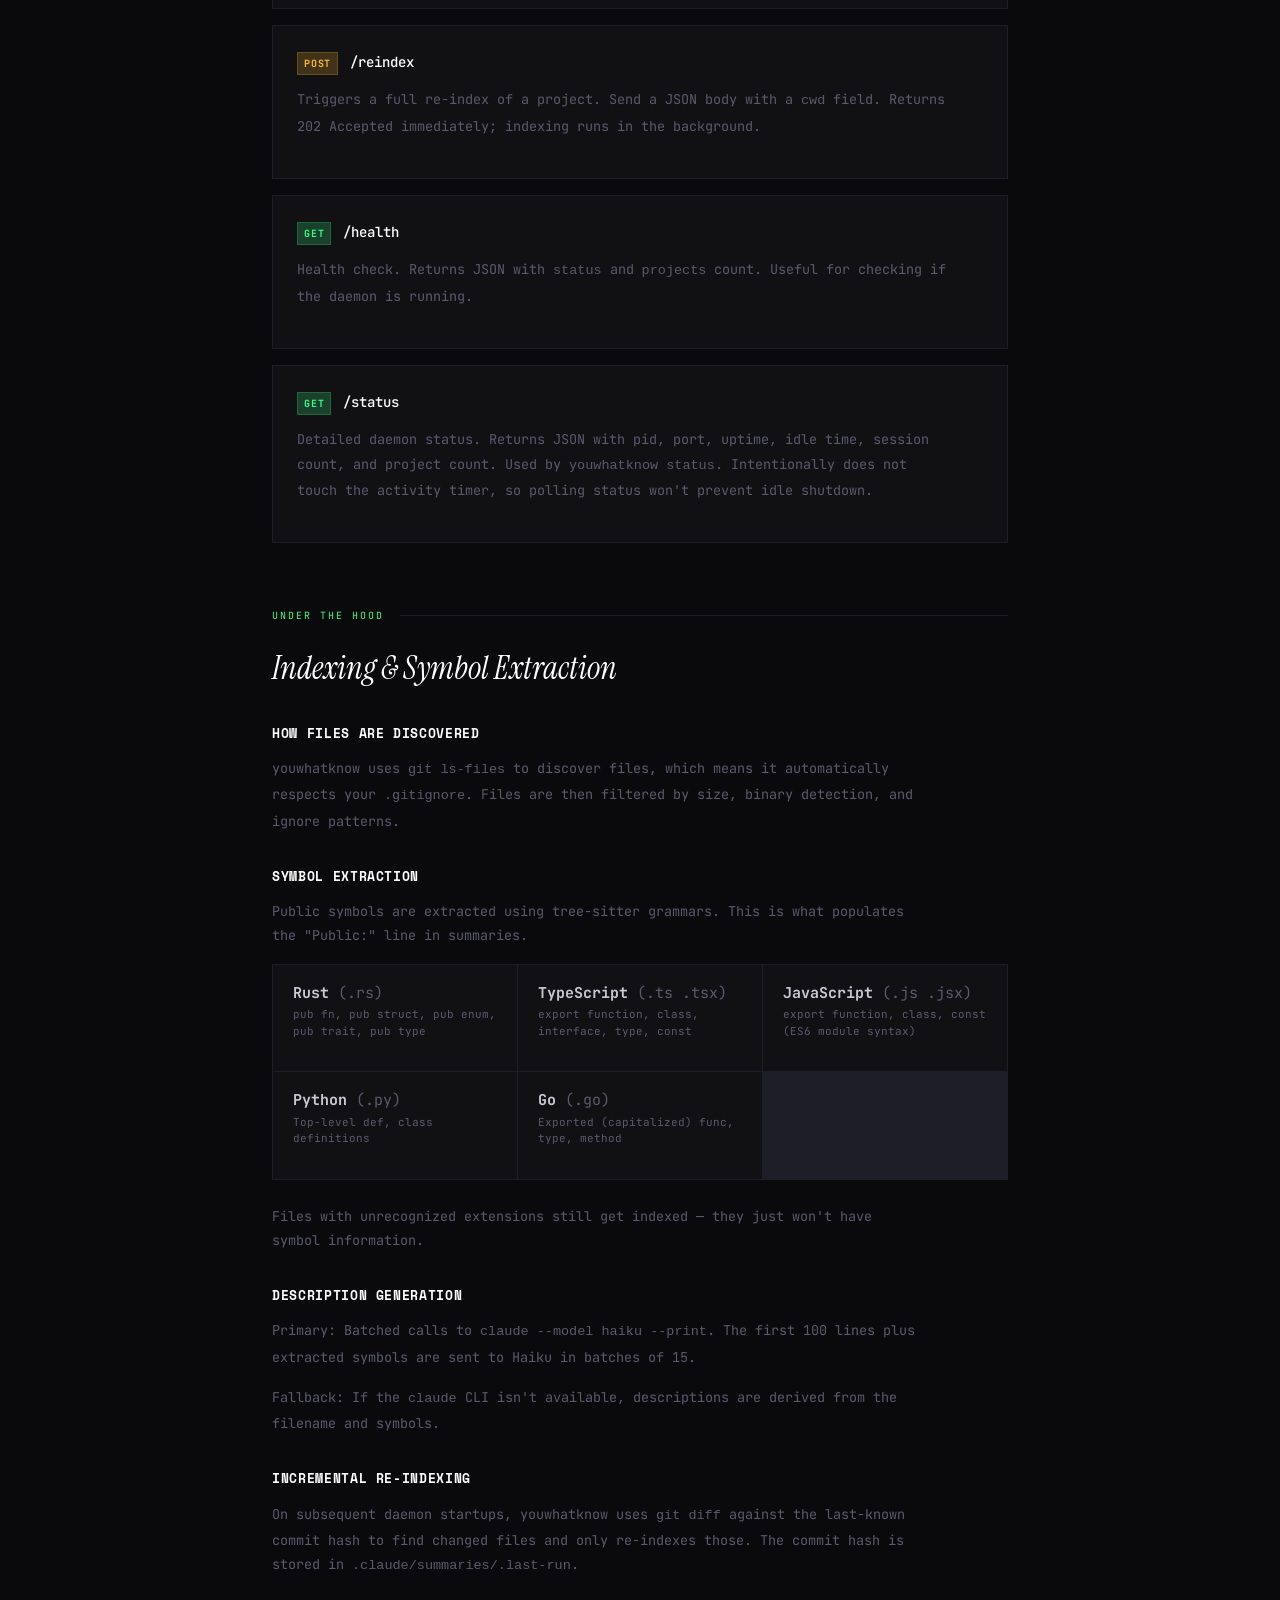
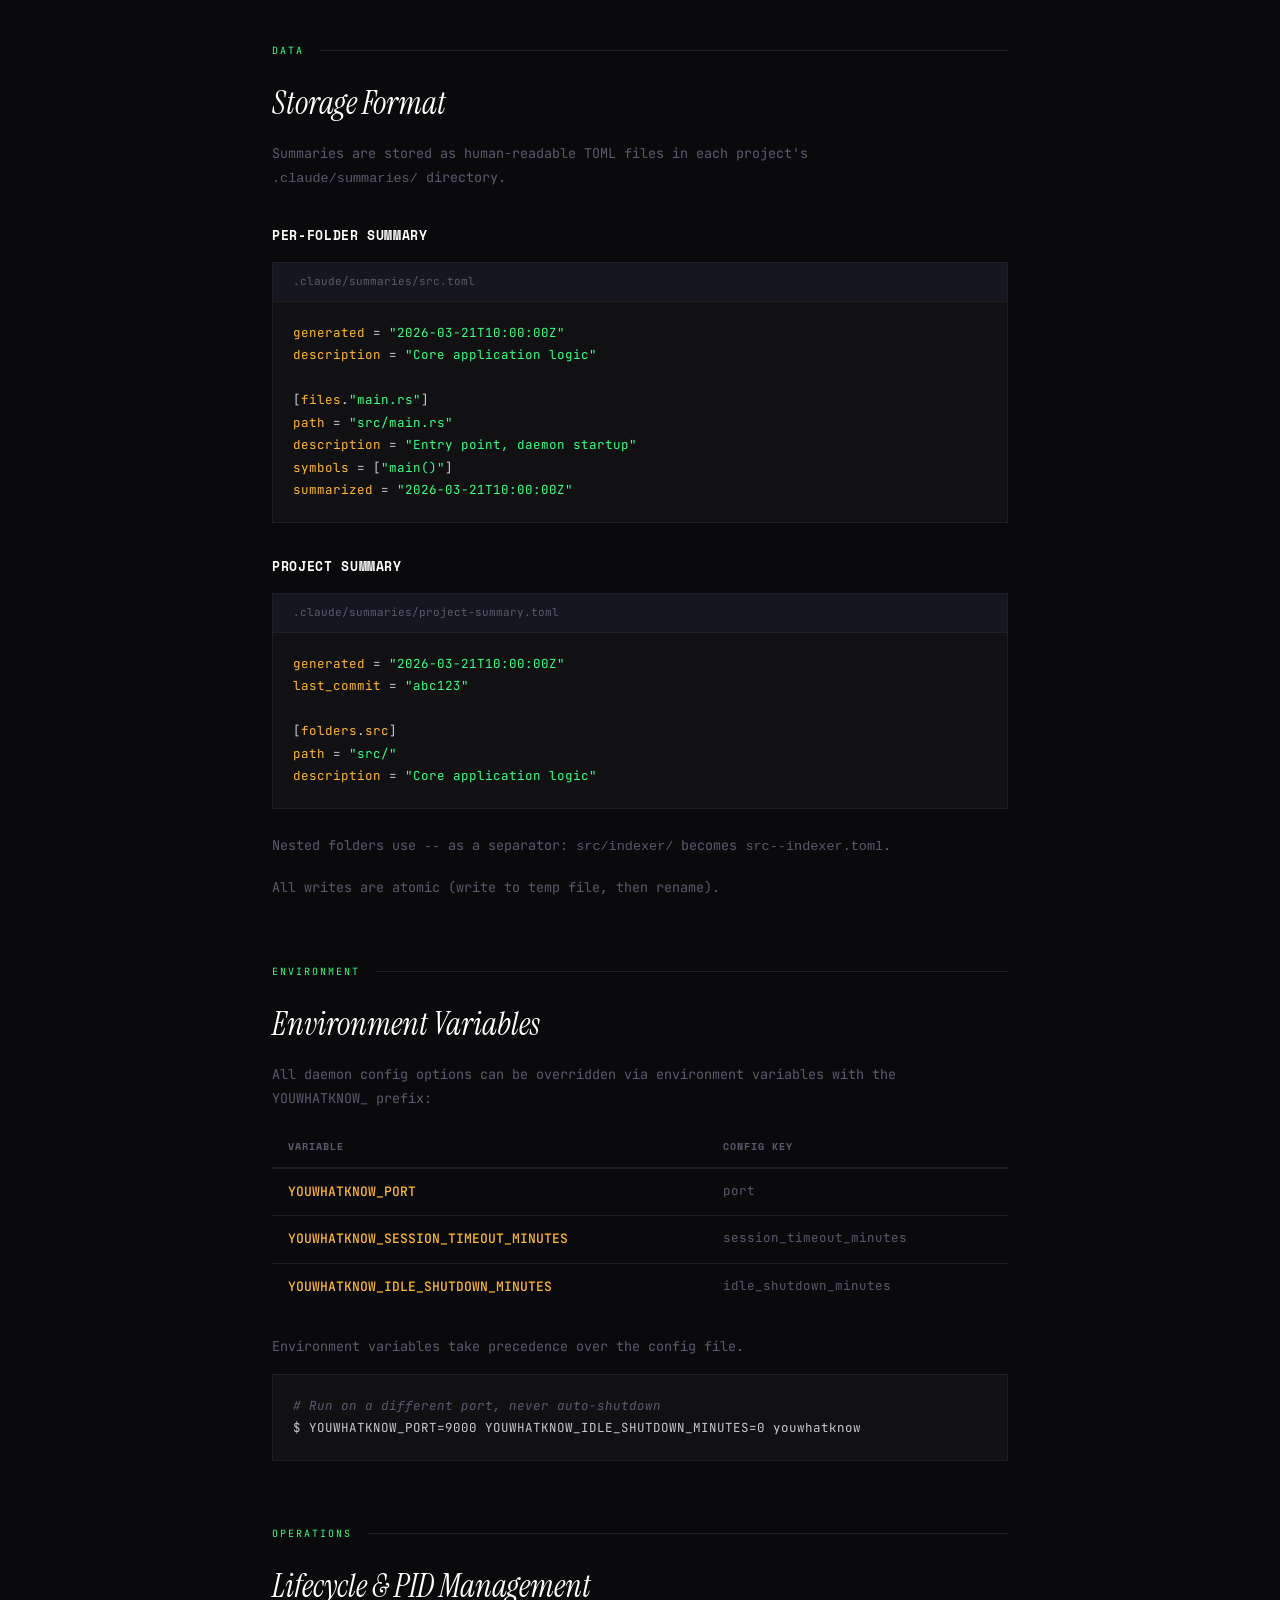
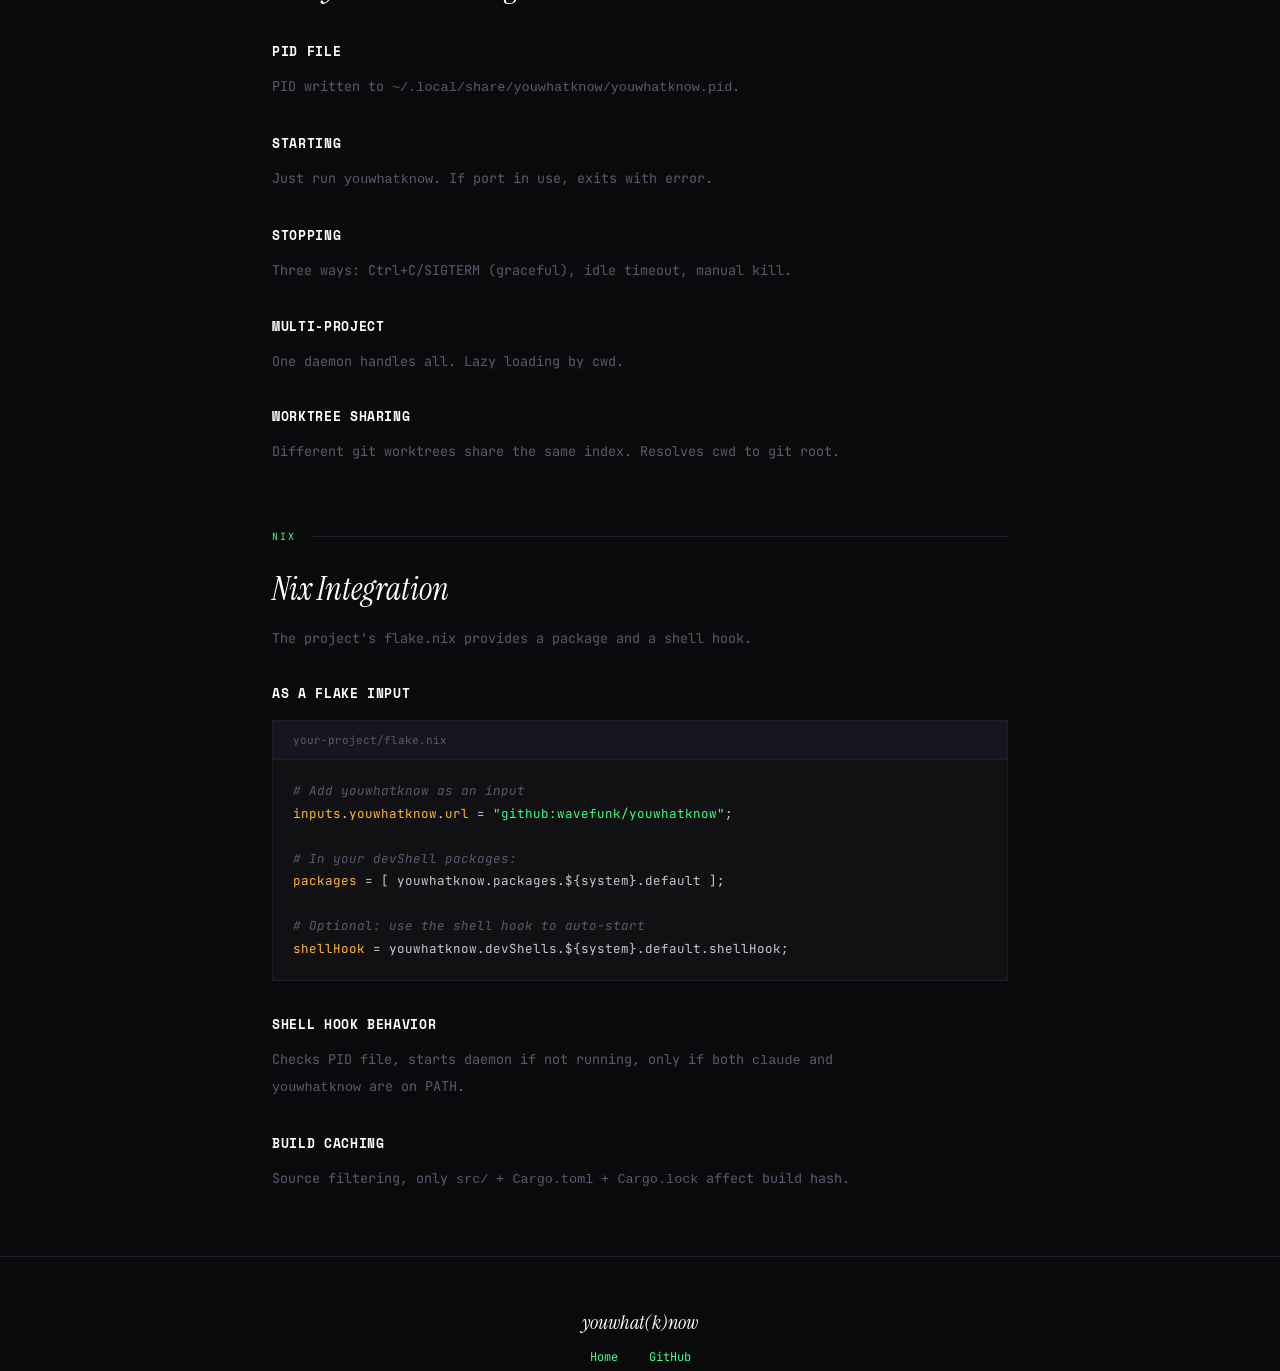
==== commit ac485be6: "rewrite: docs page uses shared CSS/JS with all 13 documentation sections Complete rewrite of docs.ht" ====
--- a/docs/docs.html
+++ b/docs/docs.html
@@ -7,919 +7,590 @@
     <link rel="preconnect" href="https://fonts.googleapis.com">
     <link rel="preconnect" href="https://fonts.gstatic.com" crossorigin>
     <link href="https://fonts.googleapis.com/css2?family=JetBrains+Mono:wght@300;400;500;700&family=Space+Mono:wght@400;700&family=Instrument+Serif:ital@0;1&display=swap" rel="stylesheet">
-    <style>
-        :root {
-            --bg: #0a0a0c;
-            --bg-card: #111114;
-            --glow: #39ff85;
-            --glow-dim: #39ff8533;
-            --glow-mid: #39ff8566;
-            --amber: #ffb830;
-            --amber-dim: #ffb83033;
-            --red: #ff4f4f;
-            --text: #c8c8d0;
-            --text-dim: #5a5a6e;
-            --border: #1e1e28;
-            --mono: 'JetBrains Mono', 'Courier New', monospace;
-            --display: 'Space Mono', monospace;
-            --serif: 'Instrument Serif', Georgia, serif;
-        }
-
-        * { margin: 0; padding: 0; box-sizing: border-box; }
-        html { scroll-behavior: smooth; }
-
-        body {
-            background: var(--bg);
-            color: var(--text);
-            font-family: var(--mono);
-            font-size: 15px;
-            line-height: 1.7;
-            overflow-x: hidden;
-        }
-
-        body::after {
-            content: '';
-            position: fixed;
-            inset: 0;
-            background: repeating-linear-gradient(0deg, transparent, transparent 2px, rgba(0,0,0,0.03) 2px, rgba(0,0,0,0.03) 4px);
-            pointer-events: none;
-            z-index: 9999;
-        }
-
-        a { color: var(--glow); text-decoration: none; }
-        a:hover { text-decoration: underline; }
-        .container { max-width: 800px; margin: 0 auto; padding: 0 2rem; }
-
-        /* ── Nav ── */
-        nav {
-            padding: 1.5rem 0;
-            border-bottom: 1px solid var(--border);
-            margin-bottom: 4rem;
-        }
-
-        nav .container {
-            display: flex;
-            align-items: center;
-            gap: 2rem;
-        }
-
-        .nav-logo {
-            font-family: var(--serif);
-            font-style: italic;
-            font-size: 1.25rem;
-            color: #fff;
-        }
-
-        .nav-links {
-            display: flex;
-            gap: 1.5rem;
-            margin-left: auto;
-            font-size: 12px;
-        }
-
-        /* ── Page header ── */
-        .page-header {
-            margin-bottom: 4rem;
-        }
-
-        .page-header h1 {
-            font-family: var(--serif);
-            font-size: clamp(2.5rem, 5vw, 3.5rem);
-            font-weight: 400;
-            font-style: italic;
-            color: #fff;
-            line-height: 1.2;
-            margin-bottom: 1rem;
-        }
-
-        .page-header p {
-            color: var(--text-dim);
-            max-width: 550px;
-            font-size: 14px;
-        }
-
-        /* ── TOC ── */
-        .toc {
-            background: var(--bg-card);
-            border: 1px solid var(--border);
-            padding: 1.5rem 2rem;
-            margin-bottom: 4rem;
-            border-left: 3px solid var(--glow);
-        }
-
-        .toc-title {
-            font-family: var(--display);
-            font-size: 11px;
-            text-transform: uppercase;
-            letter-spacing: 0.1em;
-            color: var(--glow);
-            margin-bottom: 0.75rem;
-        }
-
-        .toc ul {
-            list-style: none;
-            display: grid;
-            grid-template-columns: 1fr 1fr;
-            gap: 0.4rem 2rem;
-        }
-
-        .toc li { font-size: 13px; }
-        .toc li::before { content: ''; }
-
-        /* ── Sections ── */
-        .doc-section {
-            margin-bottom: 4rem;
-            scroll-margin-top: 2rem;
-        }
-
-        .section-label {
-            font-size: 10px;
-            text-transform: uppercase;
-            letter-spacing: 0.2em;
-            color: var(--glow);
-            margin-bottom: 1.5rem;
-            display: flex;
-            align-items: center;
-            gap: 1rem;
-        }
-
-        .section-label::after {
-            content: '';
-            flex: 1;
-            height: 1px;
-            background: var(--border);
-        }
-
-        h2 {
-            font-family: var(--serif);
-            font-size: clamp(1.5rem, 3vw, 2rem);
-            font-weight: 400;
-            font-style: italic;
-            color: #fff;
-            margin-bottom: 1rem;
-            line-height: 1.3;
-        }
-
-        h3 {
-            font-family: var(--display);
-            font-size: 13px;
-            text-transform: uppercase;
-            letter-spacing: 0.05em;
-            color: #fff;
-            margin: 2rem 0 0.75rem;
-        }
-
-        .doc-section p {
-            color: var(--text-dim);
-            font-size: 13.5px;
-            line-height: 1.8;
-            margin-bottom: 1rem;
-            max-width: 650px;
-        }
-
-        .doc-section p strong { color: var(--text); font-weight: 500; }
-
-        /* ── Code blocks ── */
-        .code-block {
-            background: var(--bg-card);
-            border: 1px solid var(--border);
-            overflow: hidden;
-            margin: 1rem 0 1.5rem;
-        }
-
-        .code-header {
-            display: flex;
-            align-items: center;
-            justify-content: space-between;
-            padding: 0.6rem 1.25rem;
-            background: #161620;
-            border-bottom: 1px solid var(--border);
-            font-size: 11px;
-            color: var(--text-dim);
-        }
-
-        .code-tag {
-            color: var(--glow);
-            background: var(--glow-dim);
-            padding: 0.15em 0.5em;
-            font-size: 10px;
-        }
-
-        .code-body {
-            padding: 1.25rem;
-            font-size: 12.5px;
-            line-height: 1.8;
-            overflow-x: auto;
-            white-space: pre;
-            font-family: var(--mono);
-        }
-
-        .k { color: var(--amber); }
-        .s { color: var(--glow); }
-        .c { color: var(--text-dim); font-style: italic; }
-        .v { color: var(--text); }
-
-        /* ── Config table ── */
-        .config-table {
-            width: 100%;
-            border-collapse: collapse;
-            font-size: 13px;
-            margin: 1rem 0 1.5rem;
-        }
-
-        .config-table th {
-            text-align: left;
-            font-family: var(--display);
-            font-size: 10px;
-            text-transform: uppercase;
-            letter-spacing: 0.1em;
-            color: var(--text-dim);
-            padding: 0.75rem 1rem;
-            border-bottom: 2px solid var(--border);
-        }
-
-        .config-table td {
-            padding: 0.75rem 1rem;
-            border-bottom: 1px solid var(--border);
-            vertical-align: top;
-        }
-
-        .config-table tr:last-child td { border-bottom: none; }
-
-        .config-key {
-            font-weight: 500;
-            color: var(--amber);
-            white-space: nowrap;
-        }
-
-        .config-default {
-            color: var(--glow);
-            font-size: 12px;
-            white-space: nowrap;
-        }
-
-        .config-desc {
-            color: var(--text-dim);
-            font-size: 12.5px;
-            line-height: 1.6;
-        }
-
-        /* ── Endpoint cards ── */
-        .endpoint {
-            background: var(--bg-card);
-            border: 1px solid var(--border);
-            padding: 1.5rem;
-            margin: 1rem 0;
-        }
-
-        .endpoint-method {
-            display: inline-block;
-            font-size: 10px;
-            font-weight: 700;
-            text-transform: uppercase;
-            letter-spacing: 0.08em;
-            padding: 0.2em 0.6em;
-            margin-right: 0.75rem;
-            border: 1px solid;
-        }
-
-        .endpoint-method.get {
-            color: var(--glow);
-            border-color: var(--glow-dim);
-            background: var(--glow-dim);
-        }
-
-        .endpoint-method.post {
-            color: var(--amber);
-            border-color: var(--amber-dim);
-            background: var(--amber-dim);
-        }
-
-        .endpoint-path {
-            font-size: 14px;
-            color: #fff;
-            font-weight: 500;
-        }
-
-        .endpoint p {
-            margin-top: 0.75rem;
-            font-size: 12.5px;
-            color: var(--text-dim);
-            line-height: 1.7;
-        }
-
-        /* ── Callout ── */
-        .callout {
-            background: #0d1a10;
-            border: 1px solid #1a3d1f;
-            border-left: 3px solid var(--glow);
-            padding: 1rem 1.5rem;
-            margin: 1.5rem 0;
-            font-size: 13px;
-            color: var(--glow);
-            line-height: 1.7;
-        }
-
-        .callout-warn {
-            background: #1a1510;
-            border-color: #3d2e1f;
-            border-left-color: var(--amber);
-            color: var(--amber);
-        }
-
-        /* ── File tree ── */
-        .file-tree {
-            font-size: 13px;
-            line-height: 2;
-            padding: 1rem 0;
-        }
-
-        .file-tree .dir { color: var(--amber); }
-        .file-tree .file { color: var(--text-dim); }
-        .file-tree .desc { color: var(--text-dim); font-size: 11px; }
-
-        /* ── Lang table ── */
-        .lang-grid {
-            display: grid;
-            grid-template-columns: repeat(auto-fill, minmax(200px, 1fr));
-            gap: 1px;
-            background: var(--border);
-            border: 1px solid var(--border);
-            margin: 1rem 0 1.5rem;
-        }
-
-        .lang-card {
-            background: var(--bg-card);
-            padding: 1rem 1.25rem;
-        }
-
-        .lang-card h4 {
-            font-family: var(--display);
-            font-size: 12px;
-            color: #fff;
-            margin-bottom: 0.25rem;
-        }
-
-        .lang-card .exts {
-            font-size: 11px;
-            color: var(--amber);
-            margin-bottom: 0.5rem;
-        }
-
-        .lang-card p {
-            font-size: 11px;
-            color: var(--text-dim);
-            line-height: 1.5;
-        }
-
-        /* ── Footer ── */
-        footer {
-            border-top: 1px solid var(--border);
-            padding: 3rem 0;
-            margin-top: 4rem;
-            text-align: center;
-        }
-
-        footer p { font-size: 12px; color: var(--text-dim); }
-
-        .footer-logo {
-            font-family: var(--serif);
-            font-style: italic;
-            font-size: 1.25rem;
-            color: #fff;
-            margin-bottom: 0.5rem;
-        }
-
-        @media (max-width: 600px) {
-            .toc ul { grid-template-columns: 1fr; }
-            .lang-grid { grid-template-columns: 1fr; }
-            .config-table { font-size: 12px; }
-        }
-    </style>
+    <link rel="stylesheet" href="css/style.css">
 </head>
-<body>
-
-<nav>
+<body class="docs">
+
+    <nav>
+        <div class="container">
+            <a href="index.html" class="nav-logo">youwhat(k)now</a>
+            <div class="nav-links">
+                <a href="index.html">Home</a>
+                <a href="docs.html" class="active">Docs</a>
+                <a href="https://github.com/wavefunk/youwhatknow">GitHub</a>
+            </div>
+        </div>
+    </nav>
+
     <div class="container">
-        <a href="index.html" class="nav-logo">youwhat(k)now</a>
-        <div class="nav-links">
-            <a href="index.html">Home</a>
-            <a href="docs.html" style="color: #fff;">Docs</a>
-            <a href="https://github.com/wavefunk/youwhatknow">GitHub</a>
-        </div>
-    </div>
-</nav>
-
-<div class="container">
-
-    <div class="page-header">
-        <h1>Documentation</h1>
-        <p>Everything you need to configure, run, and understand youwhatknow. Most of it is optional &#8212; the defaults are designed to just work.</p>
-    </div>
-
-    <div class="toc">
-        <div class="toc-title">On this page</div>
-        <ul>
-            <li><a href="#quickstart">Quickstart</a></li>
-            <li><a href="#cli">CLI Reference</a></li>
-            <li><a href="#daemon-config">Daemon Configuration</a></li>
-            <li><a href="#project-config">Project Configuration</a></li>
-            <li><a href="#hooks">Claude Code Hooks</a></li>
-            <li><a href="#endpoints">API Endpoints</a></li>
-            <li><a href="#indexing">Indexing &amp; Symbols</a></li>
-            <li><a href="#storage">Storage Format</a></li>
-            <li><a href="#env-vars">Environment Variables</a></li>
-            <li><a href="#lifecycle">Lifecycle &amp; PID</a></li>
-            <li><a href="#nix">Nix Integration</a></li>
-        </ul>
-    </div>
-
-    <!-- ═══ QUICKSTART ═══ -->
-    <div class="doc-section" id="quickstart">
-        <div class="section-label">Getting started</div>
-        <h2>Quickstart</h2>
-        <p>One command. It sets up hooks, starts the daemon, and indexes your project.</p>
-
-        <div class="code-block">
-            <div class="code-header"><span>terminal</span></div>
-            <div class="code-body"><span class="s">$</span> cd your-project
-<span class="s">$</span> youwhatknow setup</div>
-        </div>
-
-        <p>This creates <code>.claude/</code> and <code>.claude/summaries/</code>, merges hook configuration into <code>.claude/settings.local.json</code> (preserving any existing hooks), starts the daemon if it isn't running, and triggers initial project indexing.</p>
-
-        <div class="code-block">
-            <div class="code-header"><span>variants</span></div>
-            <div class="code-body"><span class="s">$</span> youwhatknow setup --shared    <span class="c"># writes to .claude/settings.json (team-shared)</span>
-<span class="s">$</span> youwhatknow setup --no-index  <span class="c"># skip initial indexing</span></div>
-        </div>
-
-        <p>The daemon runs on <strong>localhost:7849</strong>, indexes your projects lazily when Claude first touches them, and shuts itself down after 30 minutes of inactivity.</p>
-
-        <div class="callout">
-            If the daemon isn't running, Claude Code works completely normally. HTTP hooks fail silently &#8212; no errors, no disruption. youwhatknow is strictly additive.
-        </div>
-
-        <h3>Manual hook setup</h3>
-        <p>If you'd rather wire things up yourself, add the hook config to your Claude Code settings manually:</p>
-
-        <div class="code-block">
-            <div class="code-header">
-                <span>~/.claude/settings.json</span>
-                <span class="code-tag">manual alternative</span>
-            </div>
-            <div class="code-body">{
-  <span class="k">"hooks"</span>: {
-    <span class="k">"PreToolUse"</span>: [{
-      <span class="k">"matcher"</span>: <span class="s">"Read"</span>,
-      <span class="k">"hooks"</span>: [{
-        <span class="k">"type"</span>: <span class="s">"http"</span>,
-        <span class="k">"url"</span>: <span class="s">"http://localhost:7849/hook/pre-read"</span>
-      }]
-    }],
-    <span class="k">"SessionStart"</span>: [{
-      <span class="k">"matcher"</span>: <span class="s">"startup"</span>,
-      <span class="k">"hooks"</span>: [{
-        <span class="k">"type"</span>: <span class="s">"http"</span>,
-        <span class="k">"url"</span>: <span class="s">"http://localhost:7849/hook/session-start"</span>
-      }]
-    }]
-  }
-}</div>
-        </div>
-        <p>Then start the daemon with <code>youwhatknow</code>.</p>
-    </div>
-
-    <!-- ═══ CLI REFERENCE ═══ -->
-    <div class="doc-section" id="cli">
-        <div class="section-label">CLI</div>
-        <h2>CLI Reference</h2>
-        <p>All subcommands. The daemon itself is also started via the CLI (no arguments = start serving).</p>
-
-        <h3>youwhatknow (serve)</h3>
-        <p>Starts the HTTP daemon on <strong>localhost:7849</strong>. Indexes projects lazily on first request. Shuts itself down after <code>idle_shutdown_minutes</code> of inactivity.</p>
-        <div class="code-block">
-            <div class="code-header"><span>terminal</span></div>
-            <div class="code-body"><span class="s">$</span> youwhatknow</div>
-        </div>
-
-        <h3>youwhatknow setup</h3>
-        <p>One-command project setup. Creates <code>.claude/</code> and <code>.claude/summaries/</code>, merges hook config into the settings file, starts the daemon if not running, and triggers initial indexing.</p>
-        <div class="code-block">
-            <div class="code-header"><span>terminal</span></div>
-            <div class="code-body"><span class="s">$</span> youwhatknow setup              <span class="c"># writes to .claude/settings.local.json (default)</span>
-<span class="s">$</span> youwhatknow setup --shared      <span class="c"># writes to .claude/settings.json (team-shared)</span>
-<span class="s">$</span> youwhatknow setup --no-index    <span class="c"># skip initial indexing</span></div>
-        </div>
-        <p>Existing hooks in the target settings file are preserved &#8212; <code>setup</code> merges, it doesn't overwrite.</p>
-
-        <h3>youwhatknow status</h3>
-        <p>Shows daemon status: uptime, active sessions, registered projects. Talks to the running daemon via <code>/status</code>.</p>
-        <div class="code-block">
-            <div class="code-header"><span>terminal</span></div>
-            <div class="code-body"><span class="s">$</span> youwhatknow status
-<span class="v">uptime: 2h 14m</span>
-<span class="v">sessions: 3</span>
-<span class="v">projects: 2</span></div>
-        </div>
-
-        <h3>youwhatknow summary &lt;path&gt;</h3>
-        <p>Preview any file's summary without triggering a read count. Useful for checking what Claude will see before a session.</p>
-        <div class="code-block">
-            <div class="code-header"><span>terminal</span></div>
-            <div class="code-body"><span class="s">$</span> youwhatknow summary src/main.rs</div>
-        </div>
-
-        <h3>youwhatknow init</h3>
-        <p>The <strong>SessionStart</strong> hook handler. Reads the hook payload from stdin, ensures the daemon is running, and proxies the request. This is called automatically by the Claude Code hook &#8212; you don't run this manually.</p>
-    </div>
-
-    <!-- ═══ DAEMON CONFIG ═══ -->
-    <div class="doc-section" id="daemon-config">
-        <div class="section-label">Configuration</div>
-        <h2>Daemon Configuration</h2>
-        <p>System-wide settings that apply to the daemon itself. These live in your user config directory and affect all projects.</p>
-
-        <div class="code-block">
-            <div class="code-header">
-                <span>~/.config/youwhatknow/config.toml</span>
-                <span class="code-tag">optional</span>
-            </div>
-            <div class="code-body"><span class="c"># All fields are optional. These are the defaults.</span>
-<span class="k">port</span> = <span class="s">7849</span>
-<span class="k">session_timeout_minutes</span> = <span class="s">60</span>
-<span class="k">idle_shutdown_minutes</span> = <span class="s">30</span></div>
-        </div>
-
-        <table class="config-table">
-            <thead>
-                <tr>
-                    <th>Key</th>
-                    <th>Default</th>
-                    <th>Description</th>
-                </tr>
-            </thead>
-            <tbody>
-                <tr>
-                    <td class="config-key">port</td>
-                    <td class="config-default">7849</td>
-                    <td class="config-desc">TCP port the daemon listens on. Must match the URL in your Claude Code hooks config.</td>
-                </tr>
-                <tr>
-                    <td class="config-key">session_timeout_minutes</td>
-                    <td class="config-default">60</td>
-                    <td class="config-desc">Minutes of inactivity before a Claude session's read tracking data is cleaned up. Keeps memory tidy during long-running daemon sessions.</td>
-                </tr>
-                <tr>
-                    <td class="config-key">idle_shutdown_minutes</td>
-                    <td class="config-default">30</td>
-                    <td class="config-desc">Minutes with zero incoming requests before the daemon shuts itself down gracefully. Set to <strong>0</strong> to disable (daemon runs forever until killed). The shell hook restarts it automatically on next use.</td>
-                </tr>
-            </tbody>
-        </table>
-
-        <div class="callout-warn callout">
-            You probably don't need this file. The defaults are sensible. Only create it if you need to change the port (e.g., conflict with another service) or tweak the shutdown timing.
-        </div>
-    </div>
-
-    <!-- ═══ PROJECT CONFIG ═══ -->
-    <div class="doc-section" id="project-config">
-        <div class="section-label">Per-project</div>
-        <h2>Project Configuration</h2>
-        <p>Per-project settings that control how youwhatknow indexes a specific codebase. These live inside each project and are picked up automatically when the daemon first encounters that project.</p>
-
-        <div class="code-block">
-            <div class="code-header">
-                <span>your-project/.claude/youwhatknow.toml</span>
-                <span class="code-tag">optional</span>
-            </div>
-            <div class="code-body"><span class="c"># All fields are optional. These are the defaults.</span>
+
+        <!-- Page header -->
+        <div class="page-header">
+            <h1>Documentation</h1>
+            <p>Everything you need to install, configure, and understand youwhatknow.</p>
+        </div>
+
+        <!-- Table of contents -->
+        <div class="toc">
+            <div class="toc-title">On this page</div>
+            <ul>
+                <li><a href="#installation">Installation</a></li>
+                <li><a href="#quickstart">Quickstart</a></li>
+                <li><a href="#cli">CLI Reference</a></li>
+                <li><a href="#hook-behavior">Hook Behavior</a></li>
+                <li><a href="#eviction">Working Set Eviction</a></li>
+                <li><a href="#daemon-config">Daemon Configuration</a></li>
+                <li><a href="#project-config">Project Configuration</a></li>
+                <li><a href="#endpoints">API Endpoints</a></li>
+                <li><a href="#indexing">Indexing &amp; Symbols</a></li>
+                <li><a href="#storage">Storage Format</a></li>
+                <li><a href="#env-vars">Environment Variables</a></li>
+                <li><a href="#lifecycle">Lifecycle &amp; PID</a></li>
+                <li><a href="#nix">Nix Integration</a></li>
+            </ul>
+        </div>
+
+        <!-- 1. Installation -->
+        <div class="doc-section" id="installation">
+            <div class="section-label">Getting started</div>
+            <h2>Installation</h2>
+
+            <div class="code-block">
+                <div class="code-header"><span>terminal</span><span class="code-tag">recommended</span></div>
+                <div class="code-body">$ curl --proto '=https' --tlsv1.2 -LsSf https://github.com/wavefunk/youwhatknow/releases/latest/download/youwhatknow-installer.sh | sh</div>
+            </div>
+            <p>Pre-built binaries for macOS and Linux via cargo-dist.</p>
+
+            <div class="code-block">
+                <div class="code-header"><span>your-project/flake.nix</span></div>
+                <div class="code-body"><span class="k">inputs</span>.<span class="k">youwhatknow</span>.<span class="k">url</span> = <span class="s">"github:wavefunk/youwhatknow"</span>;
+
+<span class="c"># In your devShell packages:</span>
+<span class="k">packages</span> = [ youwhatknow.packages.${system}.default ];</div>
+            </div>
+            <p>See <a href="#nix">Nix Integration</a> section for shell hook details.</p>
+
+            <div class="code-block">
+                <div class="code-header"><span>terminal</span></div>
+                <div class="code-body">$ cargo build --release</div>
+            </div>
+            <p>Requires Rust 2024 edition. A Nix flake is included for reproducible builds: <code>nix build</code>.</p>
+        </div>
+
+        <!-- 2. Quickstart -->
+        <div class="doc-section" id="quickstart">
+            <div class="section-label">Setup</div>
+            <h2>Quickstart</h2>
+
+            <p>One command. It sets up hooks, starts the daemon, and indexes your project.</p>
+
+            <div class="code-block">
+                <div class="code-header"><span>terminal</span></div>
+                <div class="code-body">$ cd your-project
+$ youwhatknow setup</div>
+            </div>
+
+            <p>This creates <code>.claude/</code> and <code>.claude/summaries/</code>, merges hook configuration into <code>.claude/settings.local.json</code> (preserving any existing hooks), starts the daemon if it isn't running, and triggers initial project indexing.</p>
+
+            <div class="code-block">
+                <div class="code-header"><span>variants</span></div>
+                <div class="code-body">$ youwhatknow setup --shared    <span class="c"># writes to .claude/settings.json (team-shared)</span>
+$ youwhatknow setup --no-index  <span class="c"># skip initial indexing</span></div>
+            </div>
+
+            <p>The daemon runs on localhost:7849, indexes your projects lazily when Claude first touches them, and shuts itself down after 30 minutes of inactivity.</p>
+
+            <div class="callout">If the daemon isn't running, Claude Code works completely normally. HTTP hooks fail silently — no errors, no disruption. youwhatknow is strictly additive.</div>
+        </div>
+
+        <!-- 3. CLI Reference -->
+        <div class="doc-section" id="cli">
+            <div class="section-label">CLI</div>
+            <h2>CLI Reference</h2>
+
+            <p>All subcommands. The daemon itself is also started via the CLI (no arguments = start serving).</p>
+
+            <h3>youwhatknow (serve)</h3>
+            <p>Starts the HTTP daemon on localhost:7849. Also available as <code>youwhatknow serve</code>. Indexes projects lazily on first request. Shuts itself down after <code>idle_shutdown_minutes</code> of inactivity.</p>
+            <div class="code-block">
+                <div class="code-body">$ youwhatknow</div>
+            </div>
+
+            <h3>youwhatknow setup</h3>
+            <p>One-command project setup. Creates <code>.claude/</code> and <code>.claude/summaries/</code>, merges hook config into the settings file, starts the daemon if not running, and triggers initial indexing.</p>
+            <div class="code-block">
+                <div class="code-body">$ youwhatknow setup              <span class="c"># writes to .claude/settings.local.json (default)</span>
+$ youwhatknow setup --shared      <span class="c"># writes to .claude/settings.json (team-shared)</span>
+$ youwhatknow setup --no-index    <span class="c"># skip initial indexing</span></div>
+            </div>
+            <p>Existing hooks in the target settings file are preserved — setup merges, it doesn't overwrite. The <code>--local</code> flag exists for explicitness but is the default behavior.</p>
+
+            <h3>youwhatknow status</h3>
+            <p>Shows daemon status: PID, port, uptime, idle time, active sessions, registered projects, and idle shutdown configuration. Talks to the running daemon via <code>/status</code>.</p>
+            <div class="code-block">
+                <div class="code-body">$ youwhatknow status
+<span class="k">pid</span>: <span class="v">12345</span>
+<span class="k">port</span>: <span class="v">7849</span>
+<span class="k">uptime</span>: <span class="v">2h 14m</span>
+<span class="k">idle</span>: <span class="v">3m 22s</span>
+<span class="k">sessions</span>: <span class="v">3</span>
+<span class="k">projects</span>: <span class="v">2</span>
+<span class="k">idle_shutdown</span>: <span class="v">30m</span></div>
+            </div>
+
+            <h3>youwhatknow summary &lt;path&gt;</h3>
+            <p>Preview a file's summary. If a session is active (via <code>$YOUWHATKNOW_SESSION</code>), primes the read count so the next Read hook allows the file through without a deny.</p>
+            <div class="code-block">
+                <div class="code-body">$ youwhatknow summary src/main.rs</div>
+            </div>
+
+            <h3>youwhatknow init</h3>
+            <p>The SessionStart hook handler. Reads the hook payload from stdin, writes session_id to <code>$CLAUDE_ENV_FILE</code>, ensures the daemon is running, and proxies the request to <code>/hook/session-start</code>. This is called automatically by the Claude Code hook — you don't run this manually.</p>
+
+            <h3>youwhatknow reset &lt;path&gt;</h3>
+            <p>Resets the read count for a file to zero. Next read will show the summary again (fresh deny). Uses <code>$YOUWHATKNOW_SESSION</code> or the <code>--session</code> flag to identify the session.</p>
+            <div class="code-block">
+                <div class="code-body">$ youwhatknow reset src/main.rs
+$ youwhatknow reset src/main.rs --session abc123</div>
+            </div>
+        </div>
+
+        <!-- 4. Hook Behavior -->
+        <div class="doc-section" id="hook-behavior">
+            <div class="section-label">Core mechanism</div>
+            <h2>Hook Behavior</h2>
+
+            <p>youwhatknow uses Claude Code's HTTP hook system. Two hooks do all the work.</p>
+
+            <h3>PreToolUse / Read</h3>
+            <p>Fires before every Read tool call. The daemon receives the file path and session ID, looks up the file in the project index, and decides whether to allow or deny the read.</p>
+
+            <h3>Early exits</h3>
+            <p>These cases always allow the read with no tracking:</p>
+            <ul>
+                <li>No tool_input in the hook payload</li>
+                <li>File is outside the project directory</li>
+                <li>No summary exists in the index for this file</li>
+                <li>Targeted read (offset or limit parameter present)</li>
+                <li>File is at or under <code>line_threshold</code> (default: 30 lines)</li>
+            </ul>
+
+            <h3>Read count behavior</h3>
+
+            <div class="code-block">
+                <div class="code-header"><span>Count 1 → DENY with summary</span></div>
+                <div class="code-body">Claude sees the file summary with description, symbols, line-range map,
+and instruction: "If this summary is sufficient, do not read the file.
+If you need the full file contents, read it again."</div>
+            </div>
+
+            <div class="code-block">
+                <div class="code-header"><span>Count 2 → ALLOW clean</span></div>
+                <div class="code-body">No context injection. Claude proved it needs the file by asking twice.</div>
+            </div>
+
+            <div class="code-block">
+                <div class="code-header"><span>Count 3+ → ALLOW with nudge</span></div>
+                <div class="code-body">"This file has been read N times this session.
+Consider using offset/limit for targeted reads."</div>
+            </div>
+
+            <h3>What Claude sees</h3>
+
+            <div class="code-block">
+                <div class="code-header"><span>first read (deny)</span></div>
+                <div class="code-body"><span class="c">-- youwhatknow: src/server.rs --</span>
+src/server.rs (245 lines) — Axum server with activity tracking and idle shutdown
+Public: create_router, start_server, AppState
+
+  1-45    imports and types
+  46-120  router setup and middleware
+  121-200 hook endpoint handlers
+  201-245 health and status endpoints
+
+Read specific sections with offset/limit, or read again for the full file.
+If this summary is sufficient, do not read the file. If you need the full file contents, read it again.</div>
+            </div>
+
+            <div class="code-block">
+                <div class="code-header"><span>third+ read (allow with nudge)</span></div>
+                <div class="code-body">This file has been read 3 times this session. Consider using offset/limit for targeted reads.</div>
+            </div>
+
+            <div class="code-block">
+                <div class="code-header"><span>session start</span></div>
+                <div class="code-body"><span class="c">-- youwhatknow: project map --</span>
+src/ — Core hook server implementation with CLI, daemon, server, and indexing
+  cli.rs — CLI command handlers for daemon and summary management
+  config.rs — System and per-project configuration loading via Figment
+  ...
+
+<span class="c">-- youwhatknow: instructions --</span>
+Files over 30 lines show a summary on first read. Read again for the full file, or use offset/limit.
+To preview any file without triggering a read: run `youwhatknow summary &lt;path&gt;` in the terminal.</div>
+            </div>
+
+            <h3>SessionStart</h3>
+            <p>Fires when a new Claude Code session starts. The daemon injects a full project map (folder/file hierarchy with descriptions) and session instructions: the line threshold, how to use <code>youwhatknow summary</code>, and offset/limit tips. Notes if indexing is still in progress.</p>
+
+            <div class="callout">The deny is soft — Claude can always read the file by trying again. youwhatknow just makes it consider the summary first.</div>
+        </div>
+
+        <!-- 5. Working Set Eviction -->
+        <div class="doc-section" id="eviction">
+            <div class="section-label">Working set</div>
+            <h2>Working Set Eviction</h2>
+
+            <p>youwhatknow tracks reads using a per-session monotonic sequence counter. Each file read increments the counter. When the distance between the current sequence and a file's last read exceeds the eviction threshold, that file's read count resets to zero.</p>
+
+            <p>When <code>current_seq - file_last_seq &gt; eviction_threshold</code> (default: 40), the count resets. This means after more than 40 intervening file reads, a file fades back to "unread" — the next access shows the summary again.</p>
+
+            <p>This keeps Claude's working set current: files it hasn't touched recently get a fresh summary on next access. No manual cleanup needed.</p>
+
+            <p>Configurable via <code>eviction_threshold</code> in <code>.claude/youwhatknow.toml</code>. Use <code>youwhatknow reset &lt;path&gt;</code> to manually reset a specific file.</p>
+        </div>
+
+        <!-- 6. Daemon Configuration -->
+        <div class="doc-section" id="daemon-config">
+            <div class="section-label">Configuration</div>
+            <h2>Daemon Configuration</h2>
+
+            <p>System-wide settings that apply to the daemon itself. These live in your user config directory and affect all projects.</p>
+
+            <div class="code-block">
+                <div class="code-header"><span>~/.config/youwhatknow/config.toml</span><span class="code-tag">optional</span></div>
+                <div class="code-body"><span class="c"># All fields are optional. These are the defaults.</span>
+<span class="k">port</span> = <span class="v">7849</span>
+<span class="k">session_timeout_minutes</span> = <span class="v">60</span>
+<span class="k">idle_shutdown_minutes</span> = <span class="v">30</span></div>
+            </div>
+
+            <table class="config-table">
+                <thead>
+                    <tr>
+                        <th>Key</th>
+                        <th>Default</th>
+                        <th>Description</th>
+                    </tr>
+                </thead>
+                <tbody>
+                    <tr>
+                        <td class="config-key">port</td>
+                        <td class="config-default">7849</td>
+                        <td class="config-desc">TCP port the daemon listens on. Must match the URL in your Claude Code hooks config.</td>
+                    </tr>
+                    <tr>
+                        <td class="config-key">session_timeout_minutes</td>
+                        <td class="config-default">60</td>
+                        <td class="config-desc">Minutes of inactivity before a Claude session's read tracking data is cleaned up.</td>
+                    </tr>
+                    <tr>
+                        <td class="config-key">idle_shutdown_minutes</td>
+                        <td class="config-default">30</td>
+                        <td class="config-desc">Minutes with zero incoming requests before the daemon shuts itself down gracefully. Set to 0 to disable.</td>
+                    </tr>
+                </tbody>
+            </table>
+
+            <div class="callout callout-warn">You probably don't need this file. The defaults are sensible. Only create it if you need to change the port or tweak the shutdown timing.</div>
+        </div>
+
+        <!-- 7. Project Configuration -->
+        <div class="doc-section" id="project-config">
+            <div class="section-label">Per-project</div>
+            <h2>Project Configuration</h2>
+
+            <p>Per-project settings that control how youwhatknow indexes a specific codebase. These live inside each project and are picked up automatically.</p>
+
+            <div class="code-block">
+                <div class="code-header"><span>your-project/.claude/youwhatknow.toml</span><span class="code-tag">optional</span></div>
+                <div class="code-body"><span class="c"># All fields are optional. These are the defaults.</span>
 <span class="k">summary_path</span> = <span class="s">".claude/summaries"</span>
-<span class="k">max_file_size_kb</span> = <span class="s">100</span>
-<span class="k">line_threshold</span> = <span class="s">30</span>
-<span class="k">ignored_patterns</span> = []</div>
-        </div>
-
-        <table class="config-table">
-            <thead>
-                <tr>
-                    <th>Key</th>
-                    <th>Default</th>
-                    <th>Description</th>
-                </tr>
-            </thead>
-            <tbody>
-                <tr>
-                    <td class="config-key">summary_path</td>
-                    <td class="config-default">".claude/summaries"</td>
-                    <td class="config-desc">Directory (relative to project root) where TOML summary files and the <code>.last-run</code> commit hash are stored.</td>
-                </tr>
-                <tr>
-                    <td class="config-key">max_file_size_kb</td>
-                    <td class="config-default">100</td>
-                    <td class="config-desc">Files larger than this (in KB) are skipped during indexing. Prevents huge generated files from bloating the index.</td>
-                </tr>
-                <tr>
-                    <td class="config-key">line_threshold</td>
-                    <td class="config-default">30</td>
-                    <td class="config-desc">Files with fewer lines than this are passed through without a summary. They're small enough to just read. Set to <strong>0</strong> to always inject summaries.</td>
-                </tr>
-                <tr>
-                    <td class="config-key">ignored_patterns</td>
-                    <td class="config-default">[]</td>
-                    <td class="config-desc">Additional glob patterns for files to skip. These are added on top of the built-in defaults (see below).</td>
-                </tr>
-            </tbody>
-        </table>
-
-        <h3>Built-in ignore patterns</h3>
-        <p>These files are always skipped during indexing, regardless of your config:</p>
-        <div class="code-block">
-            <div class="code-header"><span>always ignored</span></div>
-            <div class="code-body"><span class="c"># Lock files</span>
-<span class="v">package-lock.json, yarn.lock, pnpm-lock.yaml</span>
-<span class="v">Cargo.lock, composer.lock, Gemfile.lock, poetry.lock</span>
+<span class="k">max_file_size_kb</span> = <span class="v">100</span>
+<span class="k">line_threshold</span> = <span class="v">30</span>
+<span class="k">ignored_patterns</span> = []
+<span class="k">max_concurrent_batches</span> = <span class="v">4</span>
+<span class="k">eviction_threshold</span> = <span class="v">40</span></div>
+            </div>
+
+            <table class="config-table">
+                <thead>
+                    <tr>
+                        <th>Key</th>
+                        <th>Default</th>
+                        <th>Description</th>
+                    </tr>
+                </thead>
+                <tbody>
+                    <tr>
+                        <td class="config-key">summary_path</td>
+                        <td class="config-default">".claude/summaries"</td>
+                        <td class="config-desc">Directory (relative to project root) where TOML summary files are stored.</td>
+                    </tr>
+                    <tr>
+                        <td class="config-key">max_file_size_kb</td>
+                        <td class="config-default">100</td>
+                        <td class="config-desc">Files larger than this (in KB) are skipped during indexing.</td>
+                    </tr>
+                    <tr>
+                        <td class="config-key">line_threshold</td>
+                        <td class="config-default">30</td>
+                        <td class="config-desc">Files at or under this many lines pass through without a summary. Set to 0 to always inject summaries.</td>
+                    </tr>
+                    <tr>
+                        <td class="config-key">ignored_patterns</td>
+                        <td class="config-default">[]</td>
+                        <td class="config-desc">Additional glob patterns for files to skip during indexing.</td>
+                    </tr>
+                    <tr>
+                        <td class="config-key">max_concurrent_batches</td>
+                        <td class="config-default">4</td>
+                        <td class="config-desc">Number of parallel indexing batches.</td>
+                    </tr>
+                    <tr>
+                        <td class="config-key">eviction_threshold</td>
+                        <td class="config-default">40</td>
+                        <td class="config-desc">Sequence distance (number of intervening file reads) before a file's read count resets.</td>
+                    </tr>
+                </tbody>
+            </table>
+
+            <h3>Built-in ignore patterns</h3>
+            <div class="code-block">
+                <div class="code-header"><span>always ignored</span></div>
+                <div class="code-body"><span class="c"># Lock files</span>
+package-lock.json, yarn.lock, pnpm-lock.yaml
+Cargo.lock, composer.lock, Gemfile.lock, poetry.lock
 
 <span class="c"># Generated / minified</span>
-<span class="v">*.min.js, *.min.css, *.generated.*, *.bundle.*, *.map</span>
+*.min.js, *.min.css, *.generated.*, *.bundle.*, *.map
 
 <span class="c"># Binary files (detected by null bytes in first 512 bytes)</span>
 <span class="c"># Files exceeding max_file_size_kb</span></div>
-        </div>
-    </div>
-
-    <!-- ═══ HOOKS ═══ -->
-    <div class="doc-section" id="hooks">
-        <div class="section-label">Integration</div>
-        <h2>Claude Code Hooks</h2>
-        <p>youwhatknow uses Claude Code's <strong>HTTP hook</strong> system. Two hooks do all the work:</p>
-
-        <h3>PreToolUse / Read</h3>
-        <p>Fires before every <code>Read</code> tool call. The daemon receives the file path and session ID, looks up the file in the project index, and injects a summary into Claude's context. On repeat reads, it adds a warning.</p>
-
-        <h3>SessionStart / startup</h3>
-        <p>Fires when a new Claude Code session starts. The daemon injects a full project structure map so Claude knows where everything is from the start. No more exploratory file-reading spirals.</p>
-
-        <h3>Line-count gating</h3>
-        <p>Files under the <code>line_threshold</code> (default: <strong>30 lines</strong>) are passed through without any summary injection. They're small enough to just read. Only files over the threshold get the summary-first treatment.</p>
-
-        <h3>What Claude sees</h3>
-        <p>For files above the line threshold, on a <strong>first read</strong>, the injected context looks like:</p>
-        <div class="code-block">
-            <div class="code-header"><span>injected into Claude's context</span></div>
-            <div class="code-body"><span class="s">-- youwhatknow: src/config.rs --</span>
-<span class="v">Configuration loading and validation</span>
-<span class="v">Public: Config, ProjectConfig, load(), config_dir()</span>
-<span class="v">Folder: src/ &#8212; Core application logic</span></div>
-        </div>
-
-        <p>On a <strong>repeat read</strong> (2nd, 3rd, ...nth time):</p>
-        <div class="code-block">
-            <div class="code-header"><span>injected into Claude's context</span></div>
-            <div class="code-body"><span class="s">-- youwhatknow: src/config.rs (read 3x this session) --</span>
-<span class="k">This file was already read. Summary below &#8212; do you still need the full file?</span>
-<span class="v">Configuration loading and validation</span>
-<span class="v">Public: Config, ProjectConfig, load(), config_dir()</span></div>
-        </div>
-
-        <p>On <strong>session start</strong>:</p>
-        <div class="code-block">
-            <div class="code-header"><span>injected into Claude's context</span></div>
-            <div class="code-body"><span class="s">-- youwhatknow: project map --</span>
-<span class="v">src/ &#8212; Core application logic</span>
-<span class="v">  main.rs &#8212; Entry point, daemon startup</span>
-<span class="v">  config.rs &#8212; Configuration loading</span>
-<span class="v">  server.rs &#8212; Axum HTTP server</span>
-<span class="v">  hooks.rs &#8212; Hook handler logic</span>
-<span class="v">  ...</span></div>
-        </div>
-
-        <div class="callout">
-            The read always proceeds &#8212; youwhatknow never blocks Claude from reading a file. It just injects context so Claude can make a better decision about whether it needs the full content.
-        </div>
-    </div>
-
-    <!-- ═══ ENDPOINTS ═══ -->
-    <div class="doc-section" id="endpoints">
-        <div class="section-label">API</div>
-        <h2>HTTP Endpoints</h2>
-        <p>All endpoints listen on <strong>localhost</strong> only. No authentication required (and none supported &#8212; it's a local daemon).</p>
-
-        <div class="endpoint">
-            <span class="endpoint-method post">POST</span>
-            <span class="endpoint-path">/hook/pre-read</span>
-            <p>Called by Claude Code's PreToolUse hook. Receives the hook payload as JSON, returns a hook response with the file summary as <code>additionalContext</code>. The project is identified from the <code>cwd</code> field in the payload.</p>
-        </div>
-
-        <div class="endpoint">
-            <span class="endpoint-method post">POST</span>
-            <span class="endpoint-path">/hook/session-start</span>
-            <p>Called by Claude Code's SessionStart hook. Returns the project structure map as <code>additionalContext</code>. Triggers lazy project loading if this is the first request for the project.</p>
-        </div>
-
-        <div class="endpoint">
-            <span class="endpoint-method post">POST</span>
-            <span class="endpoint-path">/reindex</span>
-            <p>Triggers a full re-index of a project. Send a JSON body with a <code>cwd</code> field pointing to the project root. Returns <strong>202 Accepted</strong> immediately; indexing runs in the background.</p>
-        </div>
-
-        <div class="endpoint">
-            <span class="endpoint-method get">GET</span>
-            <span class="endpoint-path">/health</span>
-            <p>Health check. Returns JSON with <code>status</code> and <code>projects</code> (number of loaded project indexes). Useful for checking if the daemon is running.</p>
-        </div>
-
-        <div class="endpoint">
-            <span class="endpoint-method get">GET</span>
-            <span class="endpoint-path">/status</span>
-            <p>Detailed daemon status. Returns JSON with uptime, active session count, and registered projects. Used by <code>youwhatknow status</code>.</p>
-        </div>
-    </div>
-
-    <!-- ═══ INDEXING ═══ -->
-    <div class="doc-section" id="indexing">
-        <div class="section-label">Under the hood</div>
-        <h2>Indexing &amp; Symbol Extraction</h2>
-
-        <h3>How files are discovered</h3>
-        <p>youwhatknow uses <code>git ls-files</code> to discover files, which means it automatically respects your <code>.gitignore</code>. Files are then filtered by size, binary detection, and ignore patterns.</p>
-
-        <h3>Symbol extraction</h3>
-        <p>Public symbols are extracted using <strong>tree-sitter</strong> grammars. This is what populates the "Public:" line in summaries.</p>
-
-        <div class="lang-grid">
-            <div class="lang-card">
-                <h4>Rust</h4>
-                <div class="exts">.rs</div>
-                <p>pub fn, pub struct, pub enum, pub trait, pub type</p>
-            </div>
-            <div class="lang-card">
-                <h4>TypeScript</h4>
-                <div class="exts">.ts .tsx</div>
-                <p>export function, class, interface, type, const</p>
-            </div>
-            <div class="lang-card">
-                <h4>JavaScript</h4>
-                <div class="exts">.js .jsx</div>
-                <p>export function, class, const (ES6 module syntax)</p>
-            </div>
-            <div class="lang-card">
-                <h4>Python</h4>
-                <div class="exts">.py</div>
-                <p>Top-level def, class definitions</p>
-            </div>
-            <div class="lang-card">
-                <h4>Go</h4>
-                <div class="exts">.go</div>
-                <p>Exported (capitalized) func, type, method</p>
-            </div>
-        </div>
-
-        <p>Files with unrecognized extensions still get indexed &#8212; they just won't have symbol information. The description and folder context still work.</p>
-
-        <h3>Description generation</h3>
-        <p>File descriptions are generated in two ways:</p>
-        <p><strong>Primary:</strong> Batched calls to <code>claude --model haiku --print</code>. The first 100 lines of each file plus extracted symbols are sent to Haiku in batches of 15. Haiku returns a one-line description per file.</p>
-        <p><strong>Fallback:</strong> If the <code>claude</code> CLI isn't available (or the call fails), descriptions are derived from the filename and symbols. For example: <code>session.rs</code> with symbols <code>SessionTracker, track_read</code> becomes "Session &#8212; SessionTracker, track_read".</p>
-
-        <h3>Incremental re-indexing</h3>
-        <p>On subsequent daemon startups (for a given project), youwhatknow uses <code>git diff</code> against the last-known commit hash to find changed files and only re-indexes those. The commit hash is stored in <code>.claude/summaries/.last-run</code>.</p>
-    </div>
-
-    <!-- ═══ STORAGE ═══ -->
-    <div class="doc-section" id="storage">
-        <div class="section-label">Data</div>
-        <h2>Storage Format</h2>
-        <p>Summaries are stored as human-readable TOML files in each project's <code>.claude/summaries/</code> directory. You can edit them by hand if you want &#8212; the daemon loads them on startup.</p>
-
-        <h3>Per-folder summary</h3>
-        <div class="code-block">
-            <div class="code-header"><span>.claude/summaries/src.toml</span></div>
-            <div class="code-body"><span class="k">generated</span> = <span class="s">"2026-03-21T10:00:00Z"</span>
+            </div>
+        </div>
+
+        <!-- 8. API Endpoints -->
+        <div class="doc-section" id="endpoints">
+            <div class="section-label">API</div>
+            <h2>HTTP Endpoints</h2>
+
+            <p>All endpoints listen on localhost only. No authentication required (and none supported — it's a local daemon).</p>
+
+            <div class="endpoint">
+                <span class="endpoint-method post">POST</span><span class="endpoint-path">/hook/pre-read</span>
+                <p>Called by Claude Code's PreToolUse hook. Receives the hook payload as JSON, returns a hook response with the file summary (on deny) or context (on nudge). The project is identified from the <code>cwd</code> field.</p>
+            </div>
+
+            <div class="endpoint">
+                <span class="endpoint-method post">POST</span><span class="endpoint-path">/hook/session-start</span>
+                <p>Called by Claude Code's SessionStart hook. Returns the project structure map as context. Triggers lazy project loading if this is the first request for the project.</p>
+            </div>
+
+            <div class="endpoint">
+                <span class="endpoint-method post">POST</span><span class="endpoint-path">/hook/summary</span>
+                <p>CLI summary endpoint. JSON body with <code>cwd</code> (required), <code>file_path</code> (required), <code>session_id</code> (optional). Returns the rendered file summary as plain text.</p>
+            </div>
+
+            <div class="endpoint">
+                <span class="endpoint-method post">POST</span><span class="endpoint-path">/hook/reset-read</span>
+                <p>CLI reset endpoint. JSON body with <code>session_id</code> (required), <code>cwd</code> (required), <code>file_path</code> (required). Resets the read count for a file. Returns 400 without session_id.</p>
+            </div>
+
+            <div class="endpoint">
+                <span class="endpoint-method post">POST</span><span class="endpoint-path">/reindex</span>
+                <p>Triggers a full re-index of a project. Send a JSON body with a <code>cwd</code> field. Returns 202 Accepted immediately; indexing runs in the background.</p>
+            </div>
+
+            <div class="endpoint">
+                <span class="endpoint-method get">GET</span><span class="endpoint-path">/health</span>
+                <p>Health check. Returns JSON with <code>status</code> and <code>projects</code> count. Useful for checking if the daemon is running.</p>
+            </div>
+
+            <div class="endpoint">
+                <span class="endpoint-method get">GET</span><span class="endpoint-path">/status</span>
+                <p>Detailed daemon status. Returns JSON with pid, port, uptime, idle time, session count, and project count. Used by <code>youwhatknow status</code>. Intentionally does not touch the activity timer, so polling status won't prevent idle shutdown.</p>
+            </div>
+        </div>
+
+        <!-- 9. Indexing & Symbols -->
+        <div class="doc-section" id="indexing">
+            <div class="section-label">Under the hood</div>
+            <h2>Indexing &amp; Symbol Extraction</h2>
+
+            <h3>How files are discovered</h3>
+            <p>youwhatknow uses <code>git ls-files</code> to discover files, which means it automatically respects your <code>.gitignore</code>. Files are then filtered by size, binary detection, and ignore patterns.</p>
+
+            <h3>Symbol extraction</h3>
+            <p>Public symbols are extracted using tree-sitter grammars. This is what populates the "Public:" line in summaries.</p>
+
+            <div class="lang-grid">
+                <div class="lang-card">
+                    <strong>Rust</strong> <span class="muted">(.rs)</span>
+                    <p>pub fn, pub struct, pub enum, pub trait, pub type</p>
+                </div>
+                <div class="lang-card">
+                    <strong>TypeScript</strong> <span class="muted">(.ts .tsx)</span>
+                    <p>export function, class, interface, type, const</p>
+                </div>
+                <div class="lang-card">
+                    <strong>JavaScript</strong> <span class="muted">(.js .jsx)</span>
+                    <p>export function, class, const (ES6 module syntax)</p>
+                </div>
+                <div class="lang-card">
+                    <strong>Python</strong> <span class="muted">(.py)</span>
+                    <p>Top-level def, class definitions</p>
+                </div>
+                <div class="lang-card">
+                    <strong>Go</strong> <span class="muted">(.go)</span>
+                    <p>Exported (capitalized) func, type, method</p>
+                </div>
+            </div>
+
+            <p>Files with unrecognized extensions still get indexed — they just won't have symbol information.</p>
+
+            <h3>Description generation</h3>
+            <p>Primary: Batched calls to <code>claude --model haiku --print</code>. The first 100 lines plus extracted symbols are sent to Haiku in batches of 15.</p>
+            <p>Fallback: If the <code>claude</code> CLI isn't available, descriptions are derived from the filename and symbols.</p>
+
+            <h3>Incremental re-indexing</h3>
+            <p>On subsequent daemon startups, youwhatknow uses <code>git diff</code> against the last-known commit hash to find changed files and only re-indexes those. The commit hash is stored in <code>.claude/summaries/.last-run</code>.</p>
+        </div>
+
+        <!-- 10. Storage Format -->
+        <div class="doc-section" id="storage">
+            <div class="section-label">Data</div>
+            <h2>Storage Format</h2>
+
+            <p>Summaries are stored as human-readable TOML files in each project's <code>.claude/summaries/</code> directory.</p>
+
+            <h3>Per-folder summary</h3>
+            <div class="code-block">
+                <div class="code-header"><span>.claude/summaries/src.toml</span></div>
+                <div class="code-body"><span class="k">generated</span> = <span class="s">"2026-03-21T10:00:00Z"</span>
 <span class="k">description</span> = <span class="s">"Core application logic"</span>
 
-<span class="k">[files."main.rs"]</span>
+[<span class="k">files</span>.<span class="s">"main.rs"</span>]
 <span class="k">path</span> = <span class="s">"src/main.rs"</span>
 <span class="k">description</span> = <span class="s">"Entry point, daemon startup"</span>
 <span class="k">symbols</span> = [<span class="s">"main()"</span>]
 <span class="k">summarized</span> = <span class="s">"2026-03-21T10:00:00Z"</span></div>
-        </div>
-
-        <h3>Project summary</h3>
-        <div class="code-block">
-            <div class="code-header"><span>.claude/summaries/project-summary.toml</span></div>
-            <div class="code-body"><span class="k">generated</span> = <span class="s">"2026-03-21T10:00:00Z"</span>
+            </div>
+
+            <h3>Project summary</h3>
+            <div class="code-block">
+                <div class="code-header"><span>.claude/summaries/project-summary.toml</span></div>
+                <div class="code-body"><span class="k">generated</span> = <span class="s">"2026-03-21T10:00:00Z"</span>
 <span class="k">last_commit</span> = <span class="s">"abc123"</span>
 
-<span class="k">[folders.src]</span>
+[<span class="k">folders</span>.<span class="k">src</span>]
 <span class="k">path</span> = <span class="s">"src/"</span>
 <span class="k">description</span> = <span class="s">"Core application logic"</span></div>
-        </div>
-
-        <p>Nested folders use <code>--</code> as a separator in filenames: <code>src/indexer/</code> becomes <code>src--indexer.toml</code>.</p>
-        <p>All writes are <strong>atomic</strong> (write to temp file, then rename) so you'll never see a partially-written summary file.</p>
+            </div>
+
+            <p>Nested folders use <code>--</code> as a separator: <code>src/indexer/</code> becomes <code>src--indexer.toml</code>.</p>
+            <p>All writes are atomic (write to temp file, then rename).</p>
+        </div>
+
+        <!-- 11. Environment Variables -->
+        <div class="doc-section" id="env-vars">
+            <div class="section-label">Environment</div>
+            <h2>Environment Variables</h2>
+
+            <p>All daemon config options can be overridden via environment variables with the YOUWHATKNOW_ prefix:</p>
+
+            <table class="config-table">
+                <thead>
+                    <tr>
+                        <th>Variable</th>
+                        <th>Config key</th>
+                    </tr>
+                </thead>
+                <tbody>
+                    <tr>
+                        <td class="config-key">YOUWHATKNOW_PORT</td>
+                        <td class="config-desc">port</td>
+                    </tr>
+                    <tr>
+                        <td class="config-key">YOUWHATKNOW_SESSION_TIMEOUT_MINUTES</td>
+                        <td class="config-desc">session_timeout_minutes</td>
+                    </tr>
+                    <tr>
+                        <td class="config-key">YOUWHATKNOW_IDLE_SHUTDOWN_MINUTES</td>
+                        <td class="config-desc">idle_shutdown_minutes</td>
+                    </tr>
+                </tbody>
+            </table>
+
+            <p>Environment variables take precedence over the config file.</p>
+
+            <div class="code-block">
+                <div class="code-body"><span class="c"># Run on a different port, never auto-shutdown</span>
+$ YOUWHATKNOW_PORT=9000 YOUWHATKNOW_IDLE_SHUTDOWN_MINUTES=0 youwhatknow</div>
+            </div>
+        </div>
+
+        <!-- 12. Lifecycle & PID -->
+        <div class="doc-section" id="lifecycle">
+            <div class="section-label">Operations</div>
+            <h2>Lifecycle &amp; PID Management</h2>
+
+            <h3>PID file</h3>
+            <p>PID written to <code>~/.local/share/youwhatknow/youwhatknow.pid</code>.</p>
+
+            <h3>Starting</h3>
+            <p>Just run <code>youwhatknow</code>. If port in use, exits with error.</p>
+
+            <h3>Stopping</h3>
+            <p>Three ways: Ctrl+C/SIGTERM (graceful), idle timeout, manual kill.</p>
+
+            <h3>Multi-project</h3>
+            <p>One daemon handles all. Lazy loading by cwd.</p>
+
+            <h3>Worktree sharing</h3>
+            <p>Different git worktrees share the same index. Resolves cwd to git root.</p>
+        </div>
+
+        <!-- 13. Nix Integration -->
+        <div class="doc-section" id="nix">
+            <div class="section-label">Nix</div>
+            <h2>Nix Integration</h2>
+
+            <p>The project's flake.nix provides a package and a shell hook.</p>
+
+            <h3>As a flake input</h3>
+            <div class="code-block">
+                <div class="code-header"><span>your-project/flake.nix</span></div>
+                <div class="code-body"><span class="c"># Add youwhatknow as an input</span>
+<span class="k">inputs</span>.<span class="k">youwhatknow</span>.<span class="k">url</span> = <span class="s">"github:wavefunk/youwhatknow"</span>;
+
+<span class="c"># In your devShell packages:</span>
+<span class="k">packages</span> = [ youwhatknow.packages.${system}.default ];
+
+<span class="c"># Optional: use the shell hook to auto-start</span>
+<span class="k">shellHook</span> = youwhatknow.devShells.${system}.default.shellHook;</div>
+            </div>
+
+            <h3>Shell hook behavior</h3>
+            <p>Checks PID file, starts daemon if not running, only if both <code>claude</code> and <code>youwhatknow</code> are on PATH.</p>
+
+            <h3>Build caching</h3>
+            <p>Source filtering, only <code>src/</code> + <code>Cargo.toml</code> + <code>Cargo.lock</code> affect build hash.</p>
+        </div>
+
     </div>
 
-    <!-- ═══ ENV VARS ═══ -->
-    <div class="doc-section" id="env-vars">
-        <div class="section-label">Environment</div>
-        <h2>Environment Variables</h2>
-        <p>All daemon config options can be overridden via environment variables with the <strong>YOUWHATKNOW_</strong> prefix:</p>
-
-        <table class="config-table">
-            <thead>
-                <tr>
-                    <th>Variable</th>
-                    <th>Equivalent config</th>
-                </tr>
-            </thead>
-            <tbody>
-                <tr>
-                    <td class="config-key">YOUWHATKNOW_PORT</td>
-                    <td class="config-desc">port</td>
-                </tr>
-                <tr>
-                    <td class="config-key">YOUWHATKNOW_SESSION_TIMEOUT_MINUTES</td>
-                    <td class="config-desc">session_timeout_minutes</td>
-                </tr>
-                <tr>
-                    <td class="config-key">YOUWHATKNOW_IDLE_SHUTDOWN_MINUTES</td>
-                    <td class="config-desc">idle_shutdown_minutes</td>
-                </tr>
-            </tbody>
-        </table>
-
-        <p>Environment variables take precedence over the config file. Useful for quick overrides without editing TOML:</p>
-        <div class="code-block">
-            <div class="code-header"><span>terminal</span></div>
-            <div class="code-body"><span class="c"># Run on a different port, never auto-shutdown</span>
-<span class="s">$</span> YOUWHATKNOW_PORT=9000 YOUWHATKNOW_IDLE_SHUTDOWN_MINUTES=0 youwhatknow</div>
-        </div>
-    </div>
-
-    <!-- ═══ LIFECYCLE ═══ -->
-    <div class="doc-section" id="lifecycle">
-        <div class="section-label">Operations</div>
-        <h2>Lifecycle &amp; PID Management</h2>
-
-        <h3>PID file</h3>
-        <p>The daemon writes its PID to <code>~/.local/share/youwhatknow/youwhatknow.pid</code> on startup and removes it on shutdown. The shell hook uses this to check if the daemon is already running.</p>
-
-        <h3>Starting</h3>
-        <p>Just run <code>youwhatknow</code>. If the port is already in use, it exits with an error (another instance is likely running).</p>
-
-        <h3>Stopping</h3>
-        <p>Three ways the daemon stops:</p>
-        <p><strong>Ctrl+C / SIGTERM</strong> &#8212; graceful shutdown. Finishes in-flight requests, cleans up PID file.</p>
-        <p><strong>Idle timeout</strong> &#8212; after <code>idle_shutdown_minutes</code> with no requests, the daemon shuts itself down gracefully. Same cleanup as Ctrl+C.</p>
-        <p><strong>Manual kill</strong> &#8212; <code>kill $(cat ~/.local/share/youwhatknow/youwhatknow.pid)</code>. PID file may be left behind; the shell hook handles stale PID files on next startup.</p>
-
-        <h3>Multi-project</h3>
-        <p>One daemon handles all projects. When a hook request arrives with a <code>cwd</code> the daemon hasn't seen before, it loads the project config, reads existing summaries from disk, and starts background indexing. No per-project daemon instances needed.</p>
-
-        <h3>Worktree sharing</h3>
-        <p>Projects accessed from different git worktrees share the same index. youwhatknow resolves the <code>cwd</code> to the git root, so <code>~/project</code> and <code>~/project/.worktrees/feature</code> hit the same project entry and the same summaries.</p>
-    </div>
-
-    <!-- ═══ NIX ═══ -->
-    <div class="doc-section" id="nix">
-        <div class="section-label">Nix</div>
-        <h2>Nix Integration</h2>
-        <p>The project's <code>flake.nix</code> provides a package and a shell hook. If you use Nix, you can add youwhatknow to your dev shell and have it start automatically.</p>
-
-        <h3>As a flake input</h3>
-        <div class="code-block">
-            <div class="code-header"><span>your-project/flake.nix</span></div>
-            <div class="code-body"><span class="c"># Add youwhatknow as an input</span>
-<span class="k">inputs.youwhatknow.url</span> = <span class="s">"github:wavefunk/youwhatknow"</span>;
-
-<span class="c"># In your devShell packages:</span>
-<span class="v">packages = [ youwhatknow.packages.${system}.default ];</span>
-
-<span class="c"># Optional: use the shell hook to auto-start</span>
-<span class="v">shellHook = youwhatknow.devShells.${system}.default.shellHook;</span></div>
-        </div>
-
-        <h3>Shell hook behavior</h3>
-        <p>The shell hook checks if the daemon is already running (via PID file). If not, it starts it in the background with <code>disown</code>. It only runs if both <code>claude</code> and <code>youwhatknow</code> are on PATH.</p>
-
-        <h3>Build caching</h3>
-        <p>The flake uses source filtering &#8212; only <code>src/</code>, <code>Cargo.toml</code>, and <code>Cargo.lock</code> affect the build hash. Editing <code>flake.nix</code>, docs, or other files won't trigger a rebuild.</p>
-    </div>
-
-</div>
-
-<footer>
-    <div class="container">
-        <div class="footer-logo">youwhat(k)now</div>
-        <p style="margin-bottom: 0.75rem;">
-            <a href="index.html" style="font-size: 12px; margin-right: 1.5rem;">Home</a>
-            <a href="https://github.com/wavefunk/youwhatknow" style="font-size: 12px;">GitHub</a>
-        </p>
-        <p>Built with Rust, Tokio, Axum, and tree-sitter.</p>
-    </div>
-</footer>
-
+    <footer>
+        <div class="container">
+            <div class="footer-logo">youwhat(k)now</div>
+            <p class="footer-links">
+                <a href="index.html">Home</a>
+                <a href="https://github.com/wavefunk/youwhatknow">GitHub</a>
+            </p>
+            <p>Built with Rust, Tokio, Axum, and tree-sitter.</p>
+        </div>
+    </footer>
+
+    <script src="js/main.js"></script>
 </body>
 </html>
--- a/docs/css/style.css
+++ b/docs/css/style.css
@@ -0,0 +1,841 @@
+/* ══════════════════════════════════════════════════════════════
+   youwhatknow — shared design system
+   Extracted from docs/index.html + docs/docs.html
+   ══════════════════════════════════════════════════════════════ */
+
+/* ── 1. CSS Variables ── */
+:root {
+    --bg: #0a0a0c;
+    --bg-card: #111114;
+    --glow: #39ff85;
+    --glow-dim: #39ff8533;
+    --glow-mid: #39ff8566;
+    --amber: #ffb830;
+    --amber-dim: #ffb83033;
+    --red: #ff4f4f;
+    --text: #c8c8d0;
+    --text-dim: #5a5a6e;
+    --border: #1e1e28;
+    --mono: 'JetBrains Mono', 'Courier New', monospace;
+    --display: 'Space Mono', monospace;
+    --serif: 'Instrument Serif', Georgia, serif;
+}
+
+/* ── 2. Reset & Body ── */
+* { margin: 0; padding: 0; box-sizing: border-box; }
+html { scroll-behavior: smooth; }
+
+body {
+    background: var(--bg);
+    color: var(--text);
+    font-family: var(--mono);
+    font-size: 15px;
+    line-height: 1.7;
+    overflow-x: hidden;
+}
+
+/* ── 3. Overlays ── */
+body::after {
+    content: '';
+    position: fixed;
+    inset: 0;
+    background: repeating-linear-gradient(0deg, transparent, transparent 2px, rgba(0,0,0,0.03) 2px, rgba(0,0,0,0.03) 4px);
+    pointer-events: none;
+    z-index: 9999;
+}
+
+body.landing::before {
+    content: '';
+    position: fixed;
+    inset: 0;
+    opacity: 0.035;
+    background-image: url("data:image/svg+xml,%3Csvg viewBox='0 0 256 256' xmlns='http://www.w3.org/2000/svg'%3E%3Cfilter id='n'%3E%3CfeTurbulence type='fractalNoise' baseFrequency='0.9' numOctaves='4' stitchTiles='stitch'/%3E%3C/filter%3E%3Crect width='100%25' height='100%25' filter='url(%23n)'/%3E%3C/svg%3E");
+    background-size: 128px;
+    pointer-events: none;
+    z-index: 9998;
+}
+
+/* ── 4. Base typography ── */
+a { color: var(--glow); text-decoration: none; }
+a:hover { text-decoration: underline; }
+.container { max-width: 900px; margin: 0 auto; padding: 0 2rem; }
+.muted { color: var(--text-dim); max-width: 600px; }
+.muted strong { color: var(--text); font-weight: 500; }
+section { padding: 5rem 0; }
+
+/* ── 5. Nav ── */
+nav {
+    padding: 1.5rem 0;
+    border-bottom: 1px solid var(--border);
+    margin-bottom: 4rem;
+}
+
+nav .container {
+    display: flex;
+    align-items: center;
+    gap: 2rem;
+}
+
+.nav-logo {
+    font-family: var(--serif);
+    font-style: italic;
+    font-size: 1.25rem;
+    color: #fff;
+}
+
+.nav-links {
+    display: flex;
+    gap: 1.5rem;
+    margin-left: auto;
+    font-size: 12px;
+}
+
+.nav-links a.active { color: #fff; }
+
+/* ── 6. Section labels ── */
+.section-label {
+    font-size: 10px;
+    text-transform: uppercase;
+    letter-spacing: 0.2em;
+    color: var(--glow);
+    margin-bottom: 1.5rem;
+    display: flex;
+    align-items: center;
+    gap: 1rem;
+}
+
+.section-label::after {
+    content: '';
+    flex: 1;
+    height: 1px;
+    background: var(--border);
+}
+
+/* ── 7. Headings ── */
+h2 {
+    font-family: var(--serif);
+    font-size: clamp(2rem, 4vw, 3rem);
+    font-weight: 400;
+    font-style: italic;
+    color: #fff;
+    margin-bottom: 1.5rem;
+    line-height: 1.2;
+}
+
+h3 {
+    font-family: var(--display);
+    font-size: 13px;
+    text-transform: uppercase;
+    letter-spacing: 0.05em;
+    color: #fff;
+    margin: 2rem 0 0.75rem;
+}
+
+/* ── 8. Hero ── */
+.hero {
+    padding: 8rem 0 4rem;
+    text-align: center;
+}
+
+.hero-badge {
+    display: inline-flex;
+    align-items: center;
+    gap: 0.5rem;
+    font-size: 11px;
+    text-transform: uppercase;
+    letter-spacing: 0.15em;
+    color: var(--glow);
+    border: 1px solid var(--glow-dim);
+    padding: 0.4rem 1rem;
+    border-radius: 2px;
+    margin-bottom: 2.5rem;
+    background: var(--glow-dim);
+    animation: fadeSlideUp 0.8s ease both;
+}
+
+.hero-badge-dot {
+    width: 6px; height: 6px;
+    background: var(--glow);
+    border-radius: 50%;
+    display: inline-block;
+    animation: pulse 2s ease-in-out infinite;
+}
+
+.hero h1 {
+    font-family: var(--serif);
+    font-size: clamp(3.5rem, 9vw, 7rem);
+    font-weight: 400;
+    font-style: italic;
+    line-height: 1;
+    color: #fff;
+    margin-bottom: 0.5em;
+    animation: fadeSlideUp 0.8s ease 0.1s both;
+}
+
+.hero h1 em {
+    font-style: normal;
+    color: var(--glow);
+    text-shadow: 0 0 40px var(--glow-dim), 0 0 80px var(--glow-dim);
+}
+
+.hero-tagline {
+    font-family: var(--serif);
+    font-size: clamp(1.2rem, 2.5vw, 1.6rem);
+    font-style: italic;
+    color: var(--text-dim);
+    margin-bottom: 1rem;
+    animation: fadeSlideUp 0.8s ease 0.15s both;
+}
+
+.hero-sub {
+    font-size: 0.95rem;
+    color: var(--text-dim);
+    max-width: 560px;
+    margin: 0 auto 3rem;
+    line-height: 1.8;
+    animation: fadeSlideUp 0.8s ease 0.2s both;
+}
+
+.hero-sub strong { color: var(--text); font-weight: 500; }
+
+.hero-cta {
+    display: inline-flex;
+    align-items: center;
+    gap: 0.75rem;
+    background: var(--glow);
+    color: var(--bg);
+    font-family: var(--mono);
+    font-size: 13px;
+    font-weight: 700;
+    padding: 0.85rem 2rem;
+    border: none;
+    cursor: pointer;
+    text-transform: uppercase;
+    letter-spacing: 0.1em;
+    transition: all 0.2s;
+    animation: fadeSlideUp 0.8s ease 0.3s both;
+    text-decoration: none;
+}
+
+.hero-cta:hover {
+    background: #fff;
+    text-decoration: none;
+    box-shadow: 0 0 30px var(--glow-dim);
+}
+
+.hero-logo {
+    filter: drop-shadow(0 0 40px rgba(57, 255, 133, 0.3));
+    animation: fadeSlideUp 0.8s ease 0.2s both;
+    margin-bottom: 2rem;
+}
+
+/* ── 9. Terminal ── */
+.terminal-section {
+    padding: 3rem 0 6rem;
+    animation: fadeSlideUp 1s ease 0.5s both;
+}
+
+.terminal-label {
+    text-align: center;
+    font-size: 12px;
+    color: var(--text-dim);
+    margin-bottom: 1.5rem;
+    font-style: italic;
+}
+
+.terminal {
+    background: #0d0d12;
+    border: 1px solid var(--border);
+    border-radius: 6px;
+    overflow: hidden;
+    font-size: 12px;
+    box-shadow: 0 20px 60px rgba(0,0,0,0.5);
+    max-width: 650px;
+    margin: 0 auto;
+}
+
+.terminal-bar {
+    display: flex;
+    align-items: center;
+    gap: 6px;
+    padding: 10px 14px;
+    background: #161620;
+    border-bottom: 1px solid var(--border);
+}
+
+.terminal-dot { width: 10px; height: 10px; border-radius: 50%; }
+.terminal-dot.r { background: #ff5f57; }
+.terminal-dot.y { background: #febc2e; }
+.terminal-dot.g { background: #28c840; }
+
+.terminal-bar-title {
+    margin-left: auto;
+    font-size: 10px;
+    color: var(--text-dim);
+}
+
+.terminal-body {
+    padding: 16px;
+    min-height: 320px;
+}
+
+.term-line {
+    margin-bottom: 2px;
+    opacity: 0;
+    animation: termFadeIn 0.15s ease forwards;
+    white-space: nowrap;
+}
+
+.t-prompt { color: var(--glow); }
+.t-cmd { color: var(--text); }
+.t-file { color: var(--amber); }
+.t-warn { color: var(--red); }
+.t-ok { color: var(--glow); }
+.t-dim { color: var(--text-dim); }
+.t-bold { font-weight: 700; }
+
+.cursor-blink {
+    display: inline-block;
+    width: 7px; height: 14px;
+    background: var(--glow);
+    animation: blink 1s step-end infinite;
+    vertical-align: middle;
+    margin-left: 2px;
+}
+
+/* ── 10. Conversation bubbles ── */
+.convo {
+    margin-top: 3rem;
+    display: flex;
+    flex-direction: column;
+    gap: 1rem;
+    max-width: 620px;
+}
+
+.bubble {
+    padding: 1rem 1.5rem;
+    border-radius: 4px;
+    font-size: 13.5px;
+    line-height: 1.6;
+    position: relative;
+    animation: fadeSlideUp 0.5s ease both;
+}
+
+.bubble-claude {
+    background: #161620;
+    border: 1px solid var(--border);
+    align-self: flex-start;
+    border-left: 3px solid var(--amber);
+}
+
+.bubble-you {
+    background: var(--bg);
+    border: 1px solid var(--border);
+    align-self: flex-end;
+    border-right: 3px solid var(--red);
+    text-align: right;
+    font-style: italic;
+    color: var(--red);
+}
+
+.bubble-ywk {
+    background: #0d1a10;
+    border: 1px solid #1a3d1f;
+    align-self: flex-start;
+    border-left: 3px solid var(--glow);
+    color: var(--glow);
+}
+
+.bubble-who {
+    font-size: 10px;
+    text-transform: uppercase;
+    letter-spacing: 0.1em;
+    margin-bottom: 0.3rem;
+    opacity: 0.6;
+}
+
+/* ── 11. Flow steps ── */
+.flow { display: grid; gap: 0; margin-top: 3rem; }
+
+.flow-step {
+    display: grid;
+    grid-template-columns: 60px 1fr;
+    gap: 2rem;
+    padding: 2rem 0;
+    border-bottom: 1px solid var(--border);
+}
+
+.flow-step:last-child { border-bottom: none; }
+
+.flow-num {
+    font-family: var(--serif);
+    font-size: 2.5rem;
+    font-style: italic;
+    color: var(--glow);
+    line-height: 1;
+    text-shadow: 0 0 20px var(--glow-dim);
+}
+
+.flow-step h3 {
+    font-family: var(--display);
+    font-size: 14px;
+    color: #fff;
+    margin-bottom: 0.5rem;
+}
+
+.flow-step p { font-size: 13px; color: var(--text-dim); line-height: 1.7; }
+
+.flow-step code {
+    display: inline-block;
+    background: var(--glow-dim);
+    color: var(--glow);
+    padding: 0.15em 0.5em;
+    font-size: 11px;
+    margin-top: 0.75rem;
+    border: 1px solid var(--glow-dim);
+}
+
+.flow-aside {
+    font-size: 12px;
+    color: var(--text-dim);
+    font-style: italic;
+    margin-top: 0.5rem;
+}
+
+/* ── 12. Architecture diagram ── */
+.arch-diagram {
+    background: var(--bg-card);
+    border: 1px solid var(--border);
+    padding: 3rem 2rem;
+    margin-top: 3rem;
+    border-top: 2px solid var(--glow);
+}
+
+.arch-row {
+    display: flex;
+    justify-content: center;
+    align-items: center;
+    gap: 1rem;
+    margin-bottom: 1.5rem;
+    flex-wrap: wrap;
+}
+
+.arch-row:last-child { margin-bottom: 0; }
+
+.arch-box {
+    padding: 0.75rem 1.5rem;
+    font-size: 11px;
+    font-weight: 500;
+    text-transform: uppercase;
+    letter-spacing: 0.08em;
+    text-align: center;
+    border: 1px solid var(--border);
+    background: var(--bg);
+    min-width: 160px;
+}
+
+.arch-box.primary {
+    border-color: var(--glow-mid);
+    color: var(--glow);
+    box-shadow: 0 0 20px var(--glow-dim);
+}
+
+.arch-box.secondary { border-color: var(--amber-dim); color: var(--amber); }
+
+.arch-arrow-down {
+    display: block;
+    text-align: center;
+    margin: 0.75rem 0;
+    color: var(--text-dim);
+    font-size: 13px;
+}
+
+/* ── 13. Benefits grid ── */
+.benefits-grid {
+    display: grid;
+    grid-template-columns: repeat(3, 1fr);
+    gap: 1px;
+    background: var(--border);
+    margin-top: 3rem;
+    border: 1px solid var(--border);
+}
+
+.benefit { background: var(--bg-card); padding: 2.5rem 2rem; }
+.benefit-icon { font-size: 1.5rem; margin-bottom: 1rem; display: block; }
+
+.benefit h3 {
+    font-family: var(--display);
+    font-size: 12px;
+    text-transform: uppercase;
+    letter-spacing: 0.05em;
+    color: #fff;
+    margin-bottom: 0.75rem;
+}
+
+.benefit p { font-size: 12.5px; color: var(--text-dim); line-height: 1.7; }
+
+/* ── 14. Setup / Code blocks ── */
+.setup-block {
+    background: var(--bg-card);
+    border: 1px solid var(--border);
+    margin-top: 2rem;
+    overflow: hidden;
+}
+
+.setup-header {
+    display: flex;
+    align-items: center;
+    justify-content: space-between;
+    padding: 0.75rem 1.25rem;
+    background: #161620;
+    border-bottom: 1px solid var(--border);
+    font-size: 11px;
+    color: var(--text-dim);
+}
+
+.setup-tag {
+    color: var(--glow);
+    background: var(--glow-dim);
+    padding: 0.2em 0.6em;
+    font-size: 10px;
+}
+
+.setup-code {
+    padding: 1.5rem;
+    font-size: 12.5px;
+    line-height: 1.8;
+    overflow-x: auto;
+    white-space: pre;
+    font-family: var(--mono);
+}
+
+.code-block {
+    background: var(--bg-card);
+    border: 1px solid var(--border);
+    overflow: hidden;
+    margin: 1rem 0 1.5rem;
+}
+
+.code-header {
+    display: flex;
+    align-items: center;
+    justify-content: space-between;
+    padding: 0.6rem 1.25rem;
+    background: #161620;
+    border-bottom: 1px solid var(--border);
+    font-size: 11px;
+    color: var(--text-dim);
+}
+
+.code-tag {
+    color: var(--glow);
+    background: var(--glow-dim);
+    padding: 0.15em 0.5em;
+    font-size: 10px;
+}
+
+.code-body {
+    padding: 1.25rem;
+    font-size: 12.5px;
+    line-height: 1.8;
+    overflow-x: auto;
+    white-space: pre;
+    font-family: var(--mono);
+}
+
+/* Syntax highlighting */
+.k { color: var(--amber); }
+.s { color: var(--glow); }
+.c { color: var(--text-dim); font-style: italic; }
+.v { color: var(--text); }
+
+/* ── 15. Config tables ── */
+.config-table {
+    width: 100%;
+    border-collapse: collapse;
+    font-size: 13px;
+    margin: 1rem 0 1.5rem;
+}
+
+.config-table th {
+    text-align: left;
+    font-family: var(--display);
+    font-size: 10px;
+    text-transform: uppercase;
+    letter-spacing: 0.1em;
+    color: var(--text-dim);
+    padding: 0.75rem 1rem;
+    border-bottom: 2px solid var(--border);
+}
+
+.config-table td {
+    padding: 0.75rem 1rem;
+    border-bottom: 1px solid var(--border);
+    vertical-align: top;
+}
+
+.config-table tr:last-child td { border-bottom: none; }
+
+.config-key {
+    font-weight: 500;
+    color: var(--amber);
+    white-space: nowrap;
+}
+
+.config-default {
+    color: var(--glow);
+    font-size: 12px;
+    white-space: nowrap;
+}
+
+.config-desc {
+    color: var(--text-dim);
+    font-size: 12.5px;
+    line-height: 1.6;
+}
+
+/* ── 16. Endpoint cards ── */
+.endpoint {
+    background: var(--bg-card);
+    border: 1px solid var(--border);
+    padding: 1.5rem;
+    margin: 1rem 0;
+}
+
+.endpoint-method {
+    display: inline-block;
+    font-size: 10px;
+    font-weight: 700;
+    text-transform: uppercase;
+    letter-spacing: 0.08em;
+    padding: 0.2em 0.6em;
+    margin-right: 0.75rem;
+    border: 1px solid;
+}
+
+.endpoint-method.get {
+    color: var(--glow);
+    border-color: var(--glow-dim);
+    background: var(--glow-dim);
+}
+
+.endpoint-method.post {
+    color: var(--amber);
+    border-color: var(--amber-dim);
+    background: var(--amber-dim);
+}
+
+.endpoint-path {
+    font-size: 14px;
+    color: #fff;
+    font-weight: 500;
+}
+
+.endpoint p {
+    margin-top: 0.75rem;
+    font-size: 12.5px;
+    color: var(--text-dim);
+    line-height: 1.7;
+}
+
+/* ── 17. Callouts ── */
+.callout {
+    background: #0d1a10;
+    border: 1px solid #1a3d1f;
+    border-left: 3px solid var(--glow);
+    padding: 1rem 1.5rem;
+    margin: 1.5rem 0;
+    font-size: 13px;
+    color: var(--glow);
+    line-height: 1.7;
+}
+
+.callout-warn {
+    background: #1a1510;
+    border-color: #3d2e1f;
+    border-left-color: var(--amber);
+    color: var(--amber);
+}
+
+/* ── 18. Docs-specific ── */
+body.docs .container { max-width: 800px; }
+body.docs h2 { font-size: clamp(1.5rem, 3vw, 2rem); margin-bottom: 1rem; line-height: 1.3; }
+body.docs h3 { margin: 2rem 0 0.75rem; }
+body.docs .footer-logo { font-size: 1.25rem; }
+
+.page-header {
+    margin-bottom: 4rem;
+}
+
+.page-header h1 {
+    font-family: var(--serif);
+    font-size: clamp(2.5rem, 5vw, 3.5rem);
+    font-weight: 400;
+    font-style: italic;
+    color: #fff;
+    line-height: 1.2;
+    margin-bottom: 1rem;
+}
+
+.page-header p {
+    color: var(--text-dim);
+    max-width: 550px;
+    font-size: 14px;
+}
+
+.toc {
+    background: var(--bg-card);
+    border: 1px solid var(--border);
+    padding: 1.5rem 2rem;
+    margin-bottom: 4rem;
+    border-left: 3px solid var(--glow);
+}
+
+.toc-title {
+    font-family: var(--display);
+    font-size: 11px;
+    text-transform: uppercase;
+    letter-spacing: 0.1em;
+    color: var(--glow);
+    margin-bottom: 0.75rem;
+}
+
+.toc ul {
+    list-style: none;
+    display: grid;
+    grid-template-columns: 1fr 1fr;
+    gap: 0.4rem 2rem;
+}
+
+.toc li { font-size: 13px; }
+.toc li::before { content: ''; }
+
+.doc-section {
+    margin-bottom: 4rem;
+    scroll-margin-top: 2rem;
+}
+
+.doc-section p {
+    color: var(--text-dim);
+    font-size: 13.5px;
+    line-height: 1.8;
+    margin-bottom: 1rem;
+    max-width: 650px;
+}
+
+.doc-section p strong { color: var(--text); font-weight: 500; }
+
+.file-tree {
+    font-size: 13px;
+    line-height: 2;
+    padding: 1rem 0;
+}
+
+.file-tree .dir { color: var(--amber); }
+.file-tree .file { color: var(--text-dim); }
+.file-tree .desc { color: var(--text-dim); font-size: 11px; }
+
+.lang-grid {
+    display: grid;
+    grid-template-columns: repeat(auto-fill, minmax(200px, 1fr));
+    gap: 1px;
+    background: var(--border);
+    border: 1px solid var(--border);
+    margin: 1rem 0 1.5rem;
+}
+
+.lang-card {
+    background: var(--bg-card);
+    padding: 1rem 1.25rem;
+}
+
+.lang-card h4 {
+    font-family: var(--display);
+    font-size: 12px;
+    color: #fff;
+    margin-bottom: 0.25rem;
+}
+
+.lang-card .exts {
+    font-size: 11px;
+    color: var(--amber);
+    margin-bottom: 0.5rem;
+}
+
+.lang-card p {
+    font-size: 11px;
+    color: var(--text-dim);
+    line-height: 1.5;
+}
+
+/* ── 19. Footer ── */
+footer {
+    border-top: 1px solid var(--border);
+    padding: 3rem 0;
+    margin-top: 4rem;
+    text-align: center;
+}
+
+footer p { font-size: 12px; color: var(--text-dim); }
+
+.footer-logo {
+    font-family: var(--serif);
+    font-style: italic;
+    font-size: 1.5rem;
+    color: #fff;
+    margin-bottom: 0.5rem;
+}
+
+.footer-quip {
+    font-family: var(--serif);
+    font-style: italic;
+    font-size: 14px;
+    color: var(--text-dim);
+    margin-top: 1rem;
+}
+
+.footer-links { margin-bottom: 0.75rem; }
+.footer-links a { font-size: 12px; }
+.footer-links a + a { margin-left: 1.5rem; }
+
+/* ── 20. Animations ── */
+@keyframes fadeSlideUp {
+    from { opacity: 0; transform: translateY(20px); }
+    to { opacity: 1; transform: translateY(0); }
+}
+
+@keyframes pulse {
+    0%, 100% { opacity: 1; }
+    50% { opacity: 0.3; }
+}
+
+@keyframes termFadeIn {
+    from { opacity: 0; }
+    to { opacity: 1; }
+}
+
+@keyframes blink {
+    0%, 100% { opacity: 1; }
+    50% { opacity: 0; }
+}
+
+.reveal {
+    opacity: 0;
+    transform: translateY(30px);
+    transition: all 0.7s cubic-bezier(0.16, 1, 0.3, 1);
+}
+
+.reveal.visible { opacity: 1; transform: translateY(0); }
+
+/* ── 21. Responsive ── */
+@media (max-width: 900px) {
+    .benefits-grid { grid-template-columns: 1fr; }
+    .arch-row { flex-direction: column; }
+    .bubble-you { align-self: flex-start; text-align: left; }
+}
+
+@media (max-width: 600px) {
+    .toc ul { grid-template-columns: 1fr; }
+    .lang-grid { grid-template-columns: 1fr; }
+    .config-table { font-size: 12px; }
+}
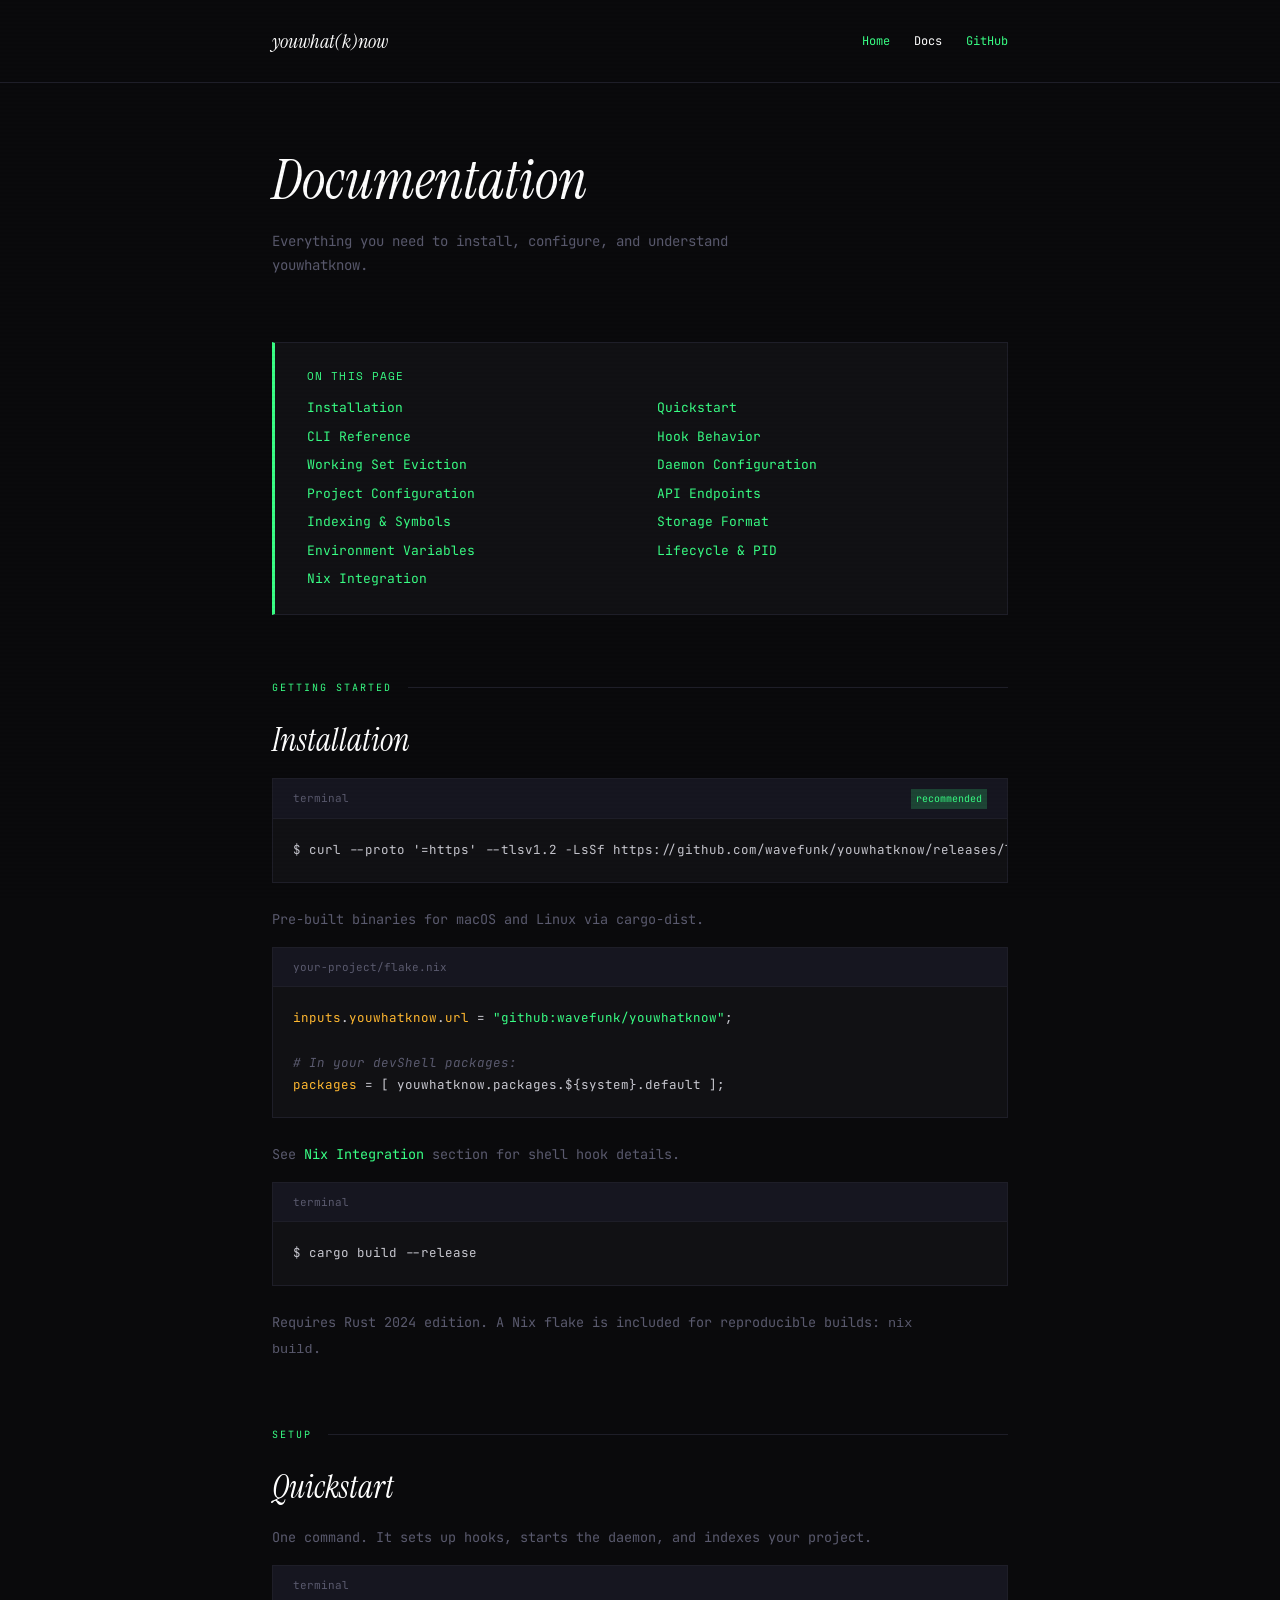
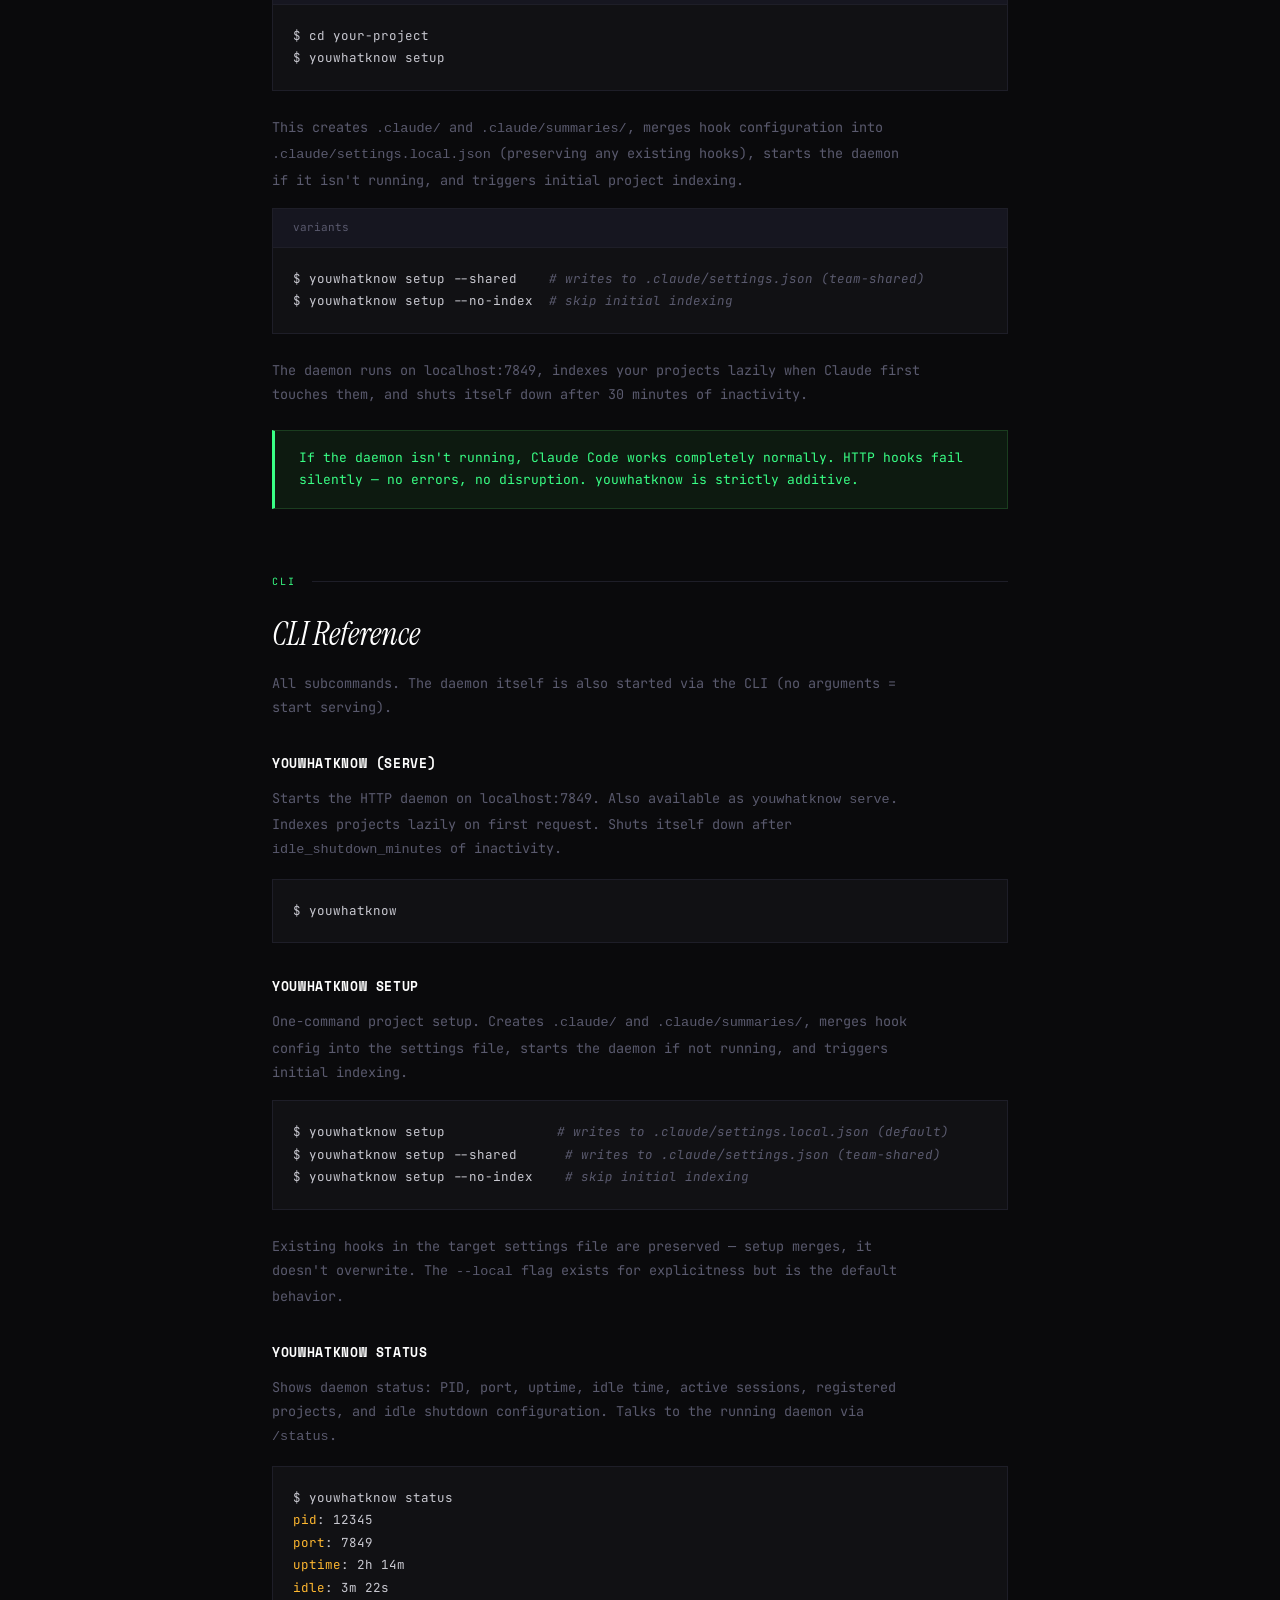
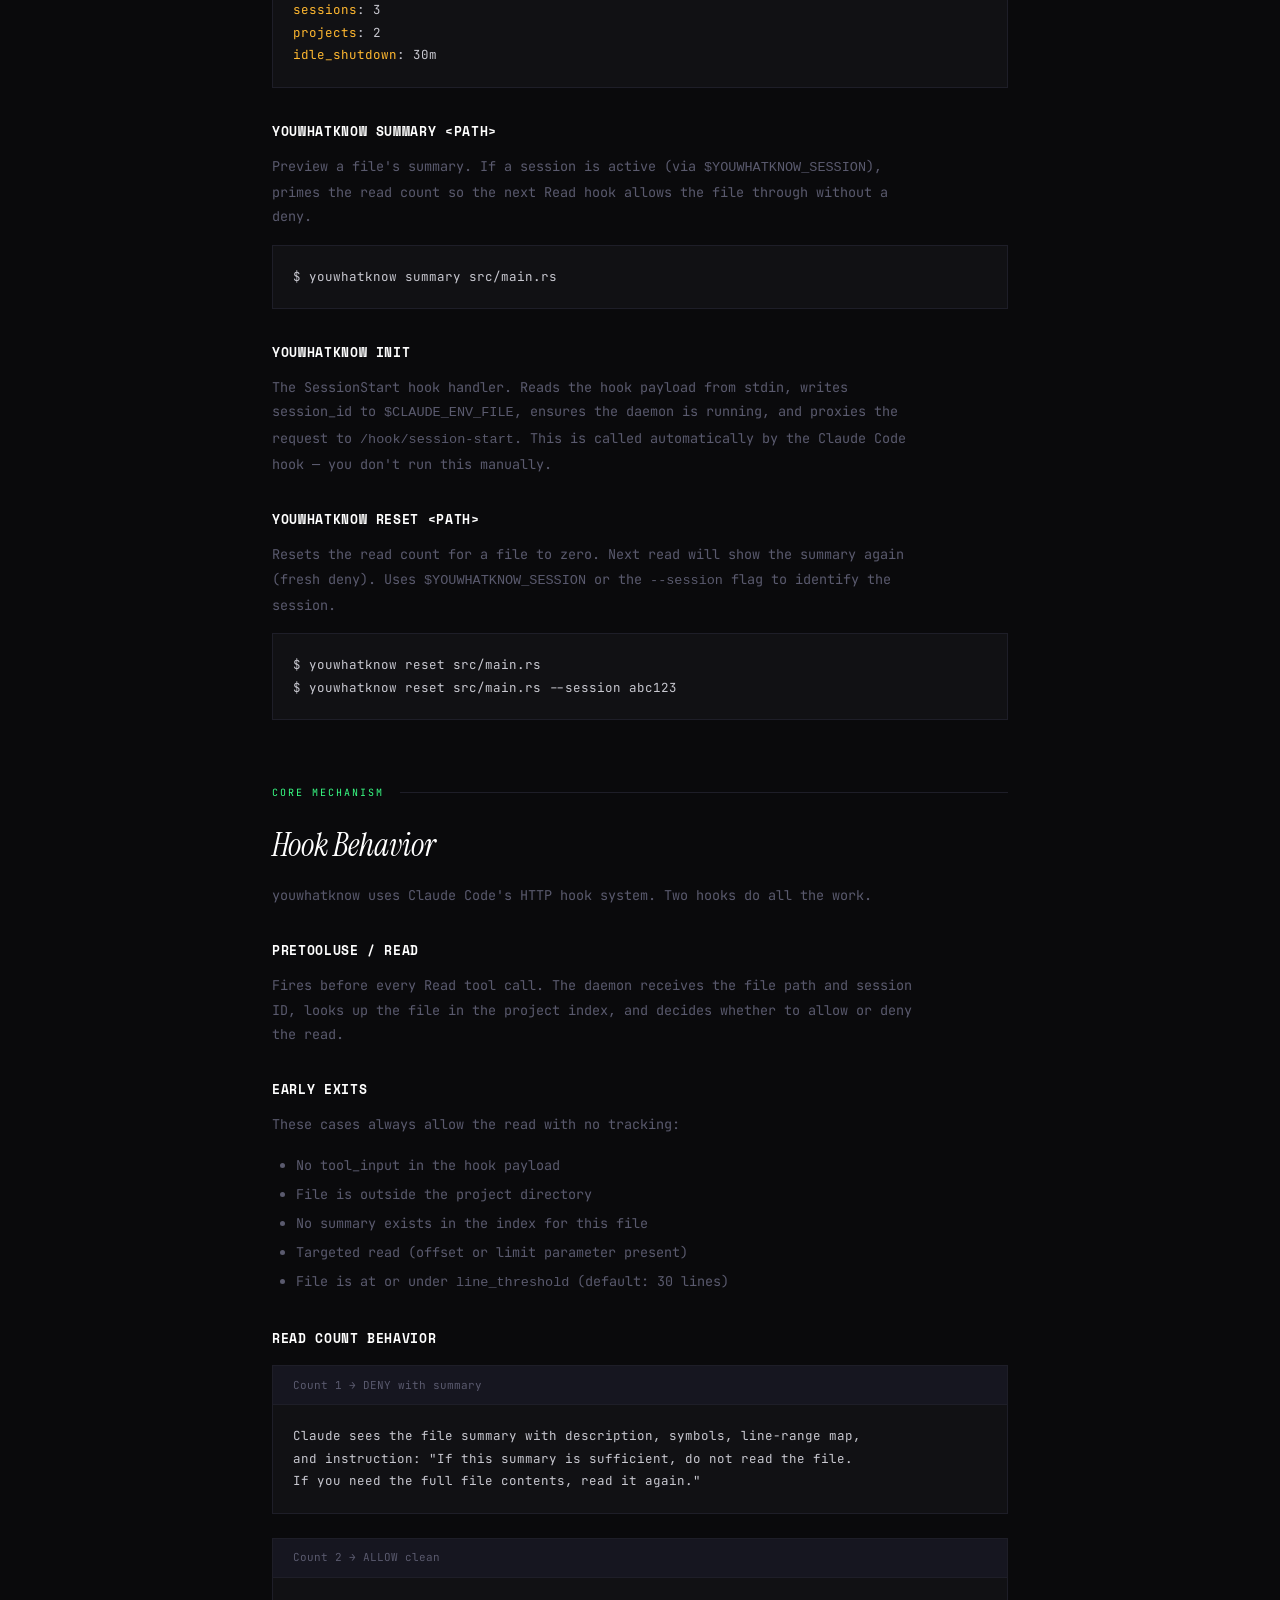
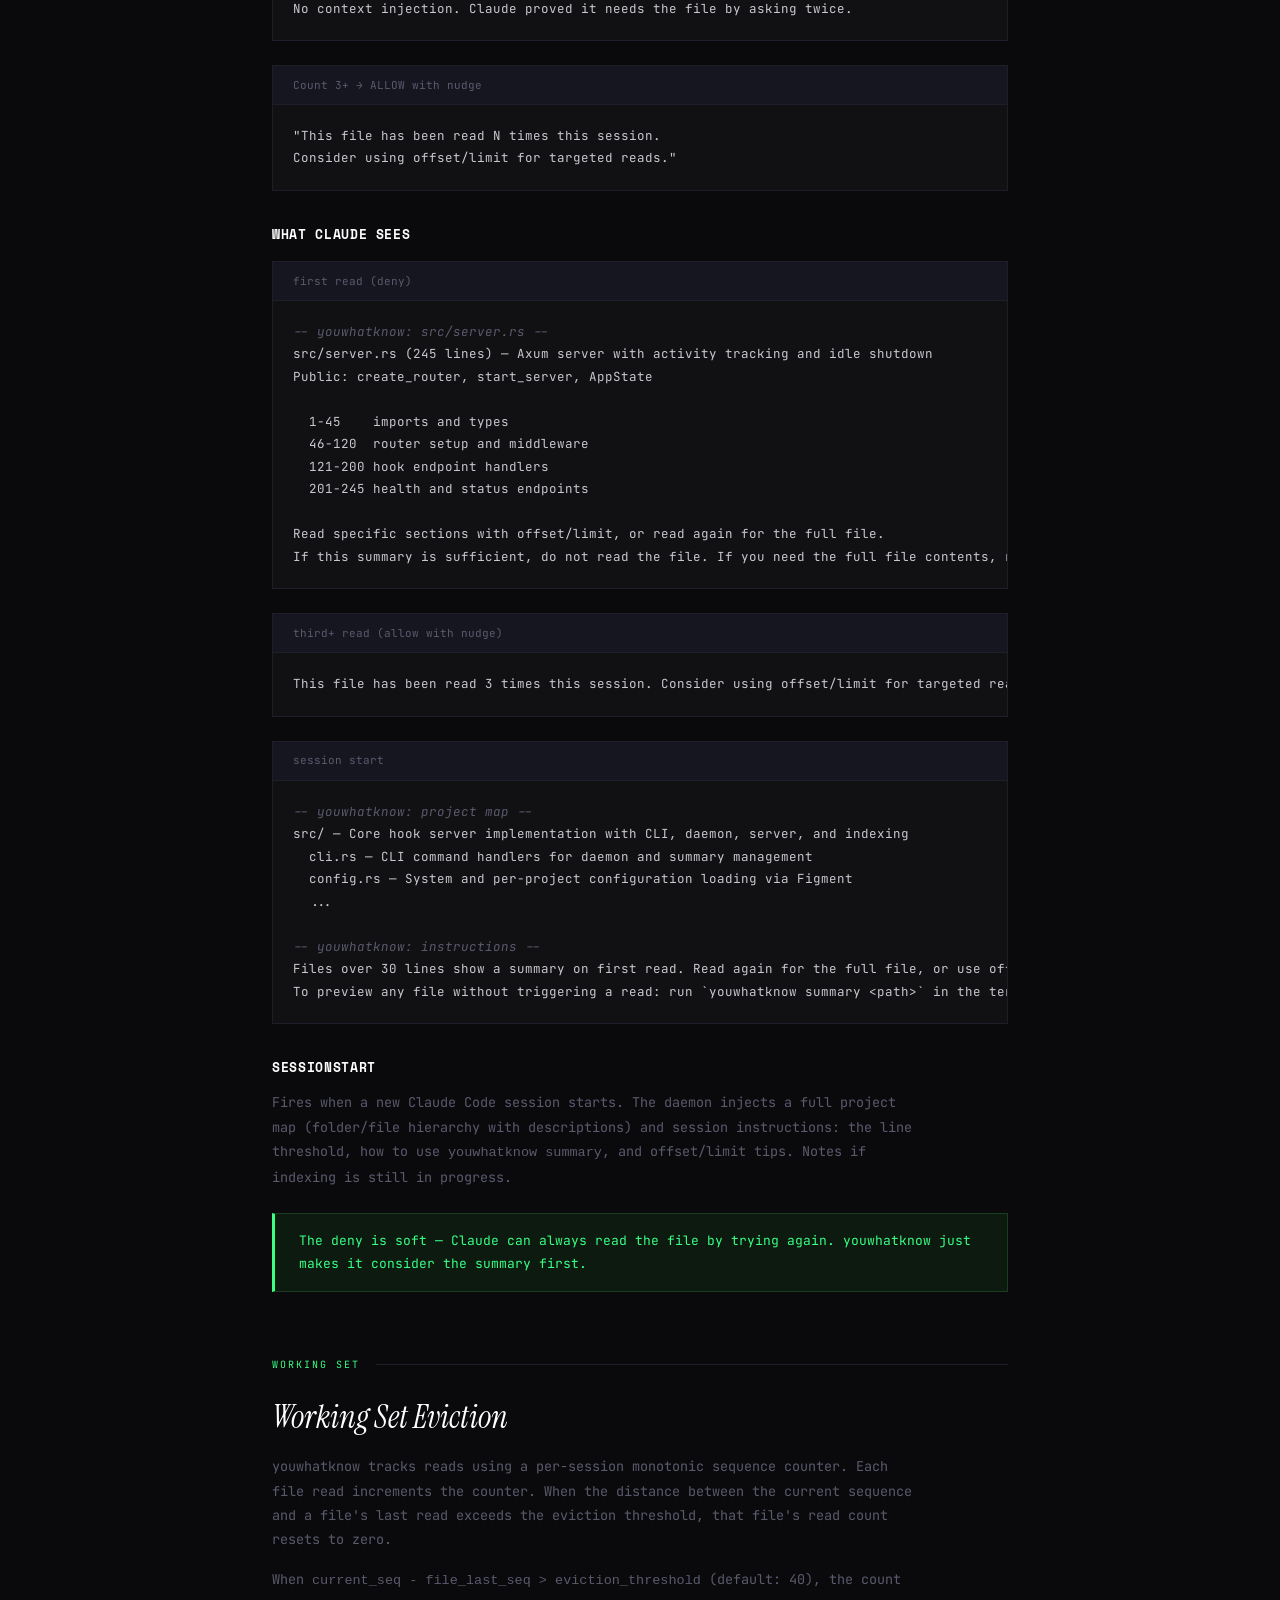
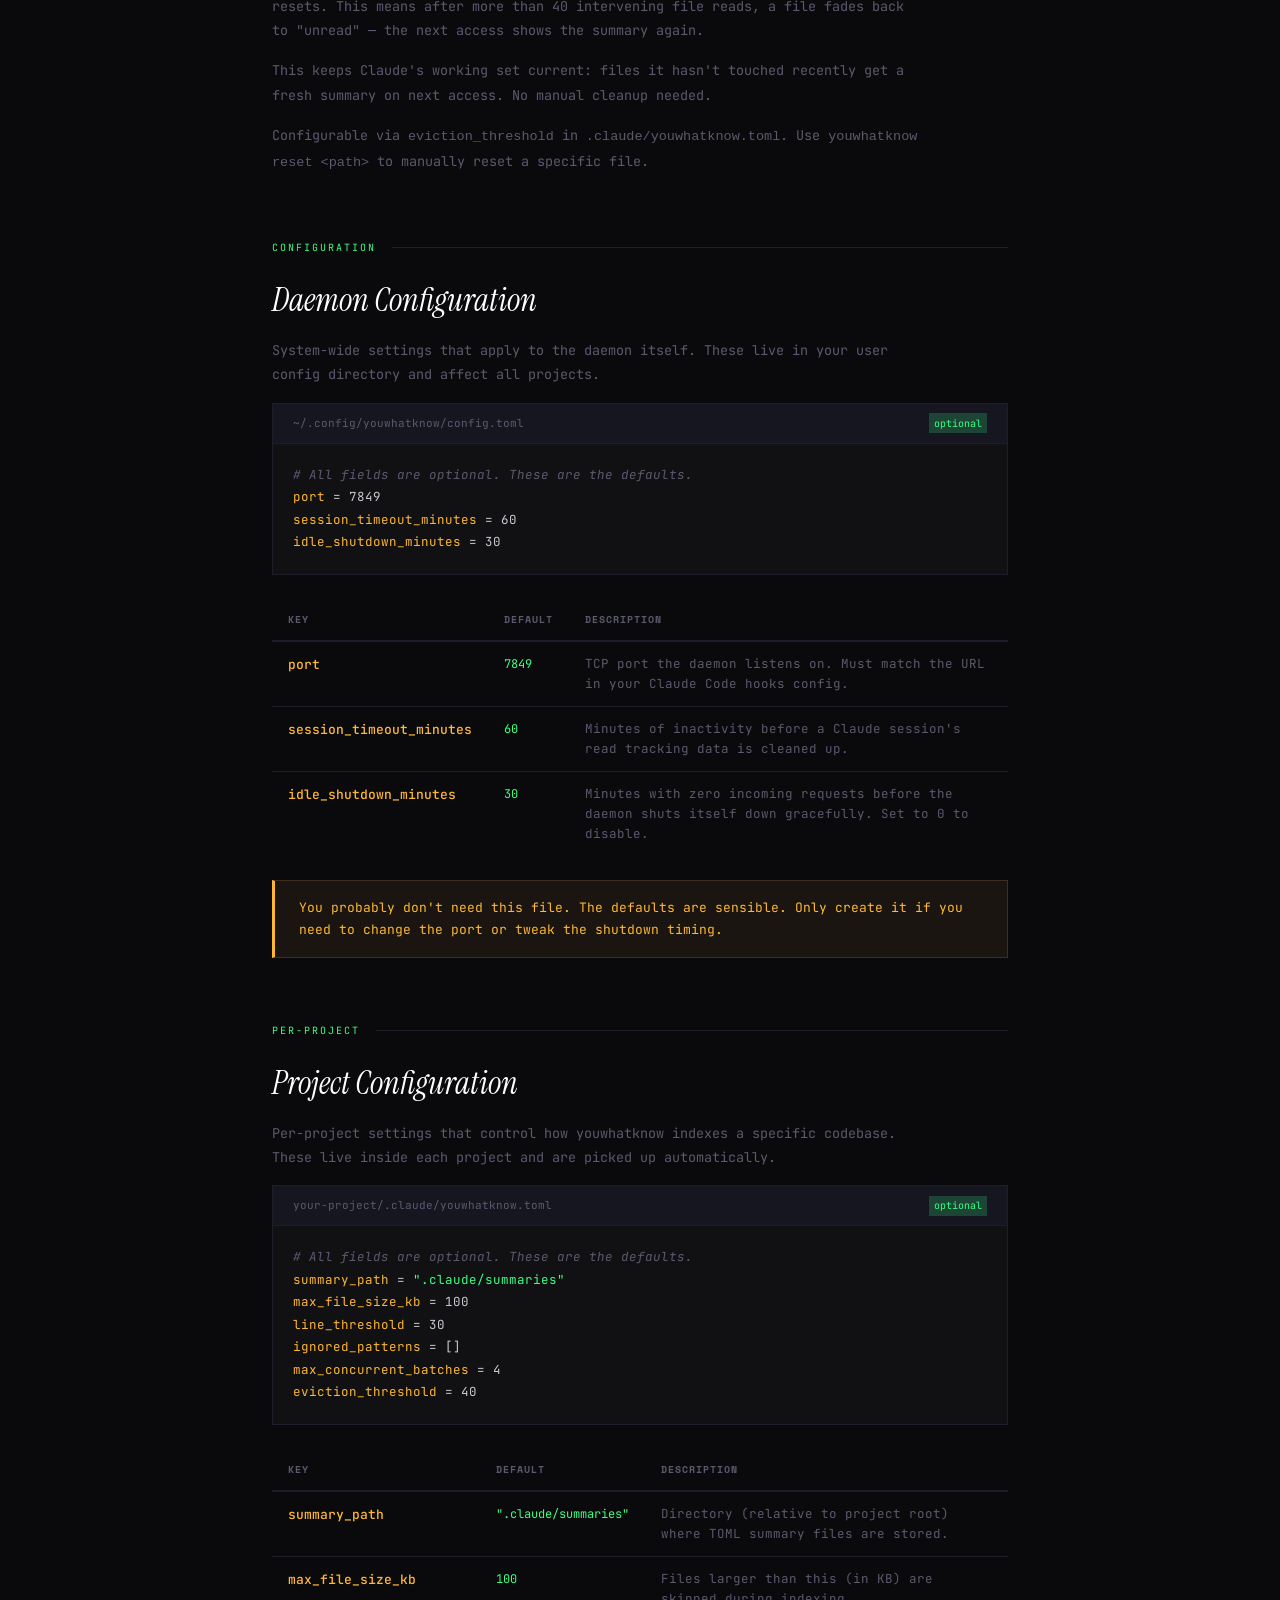
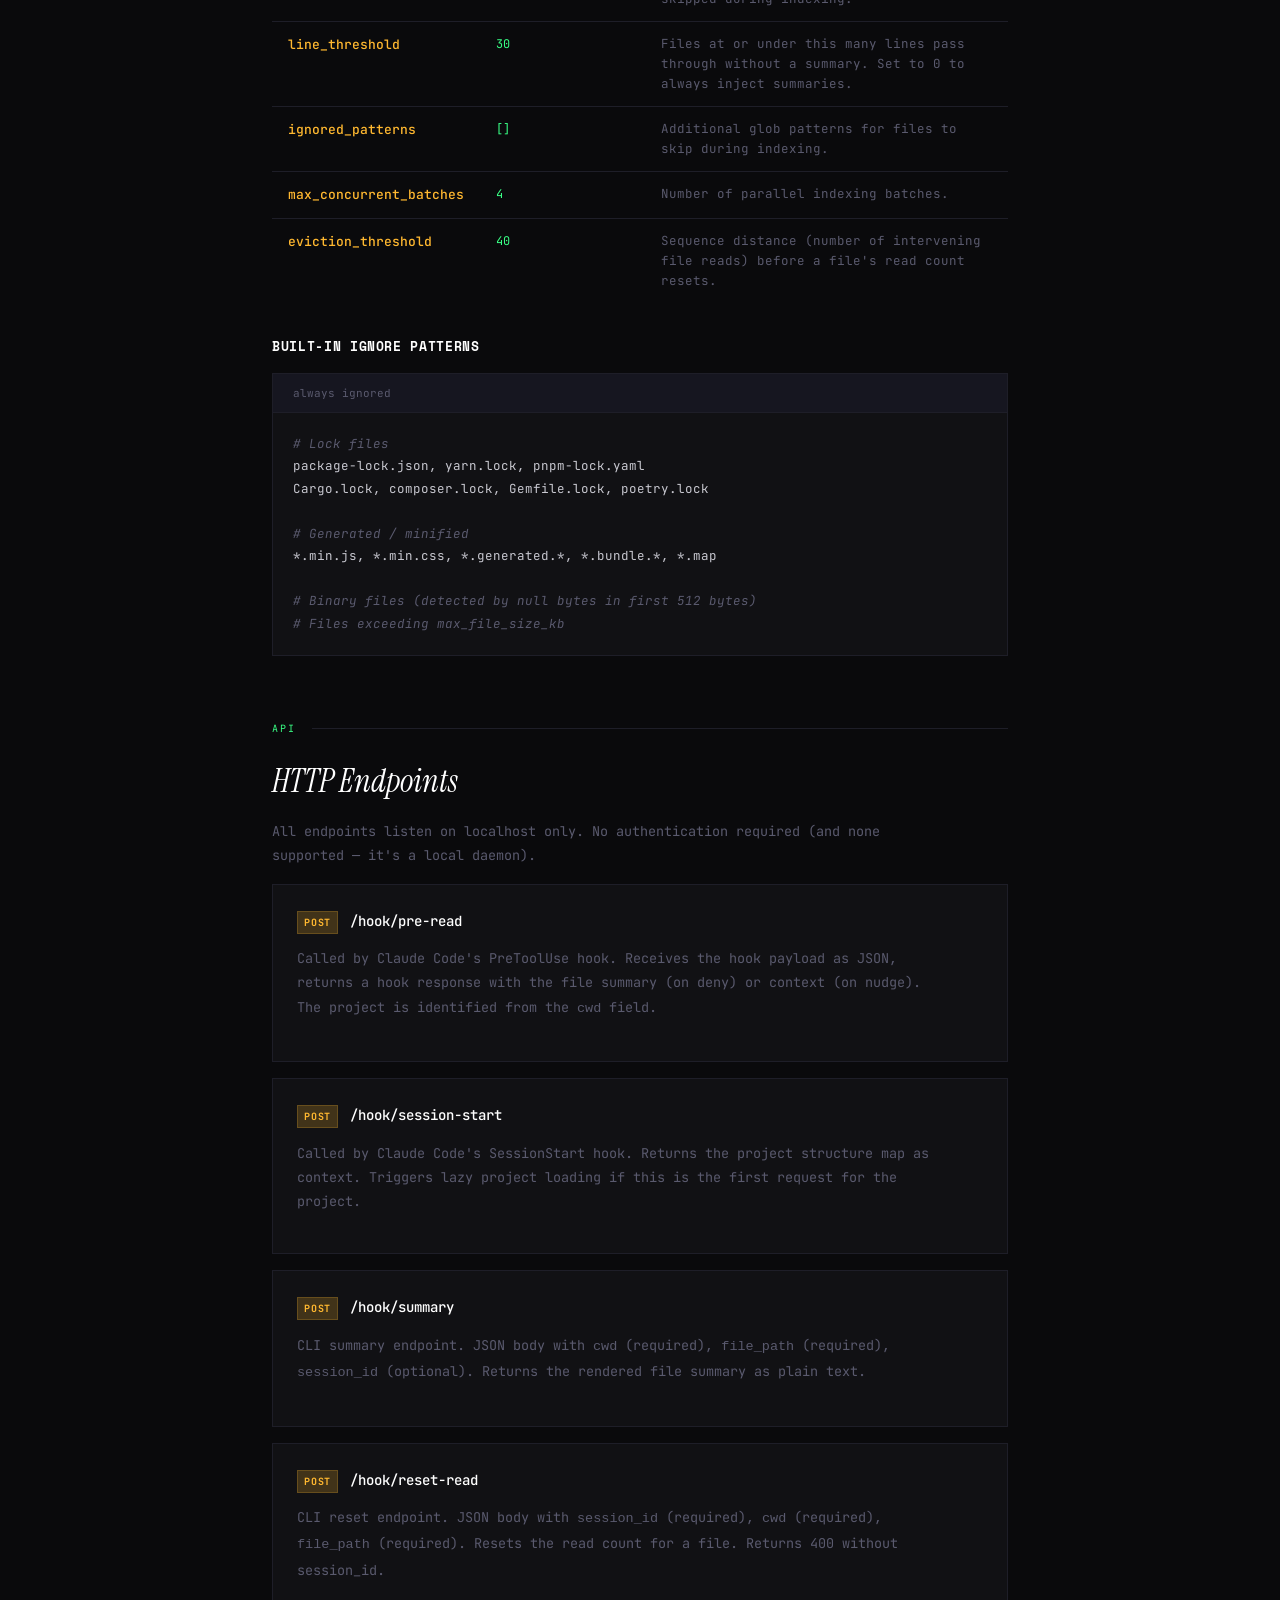
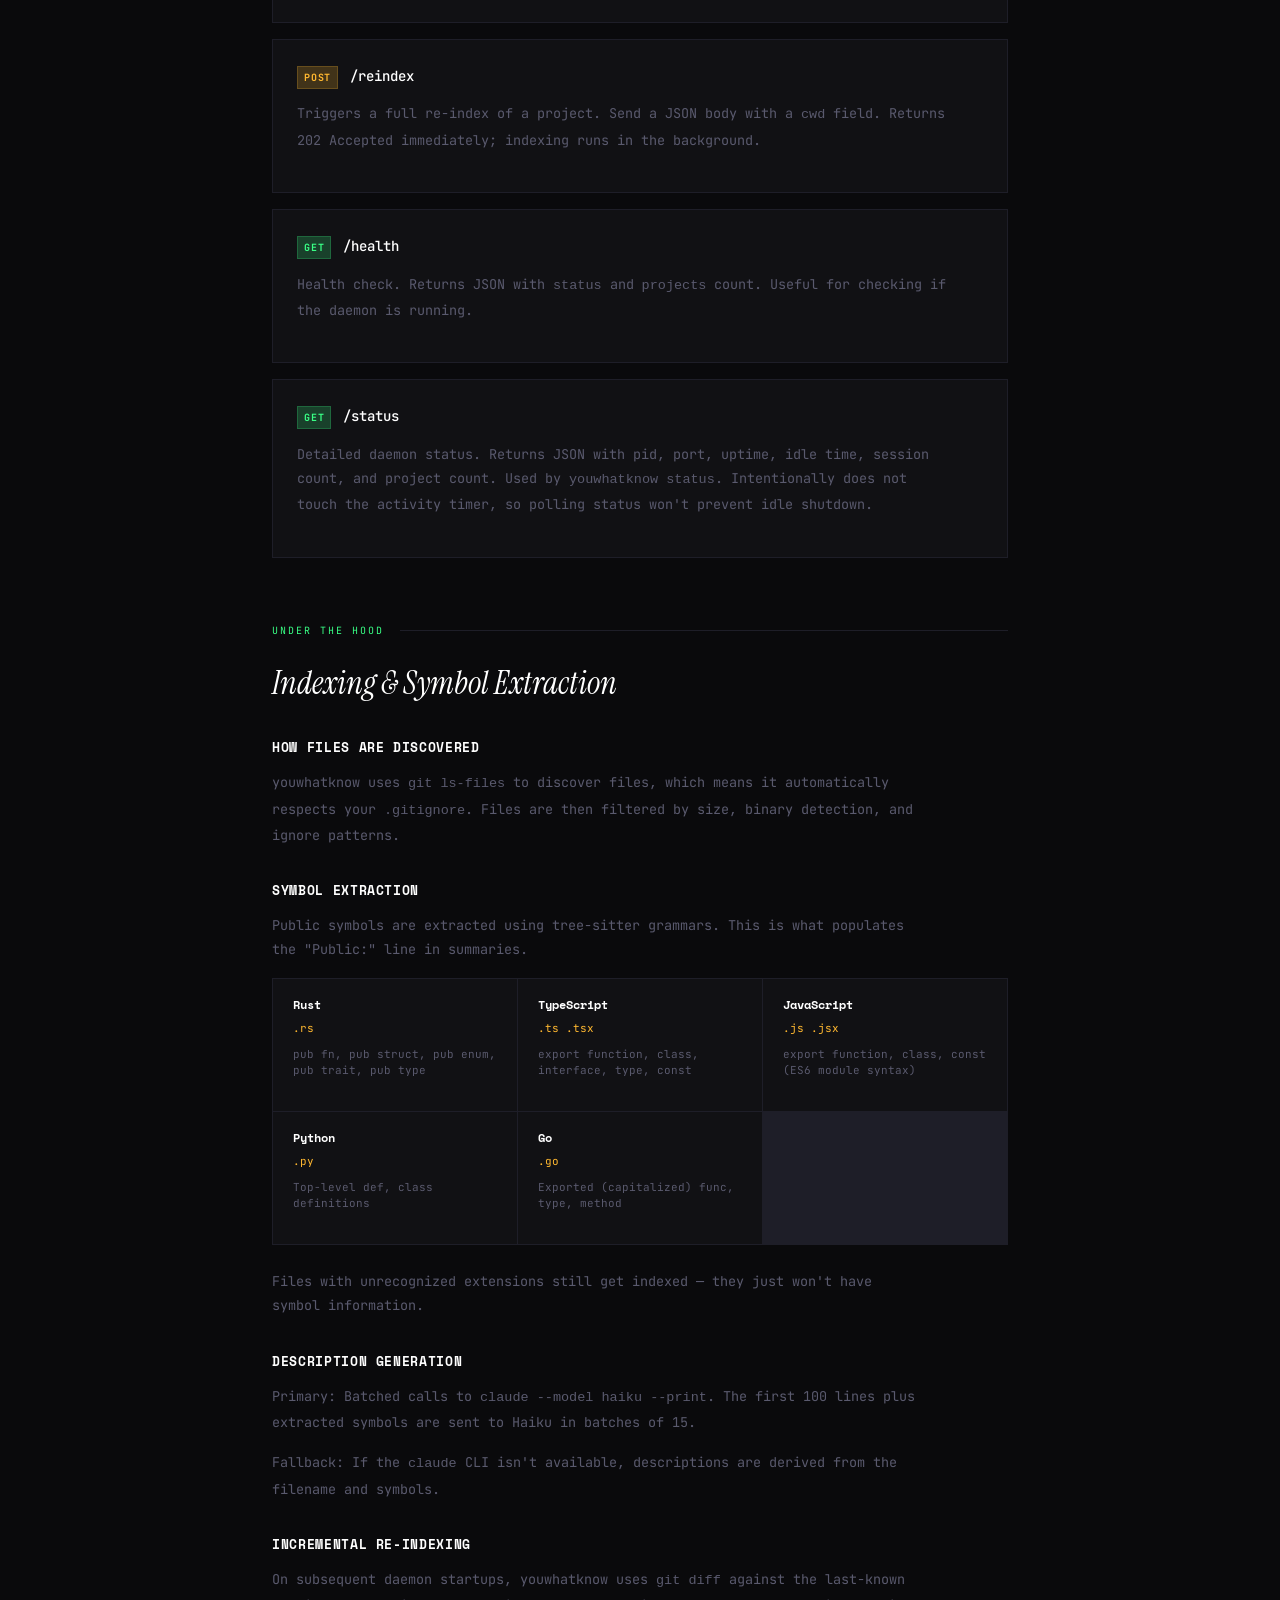
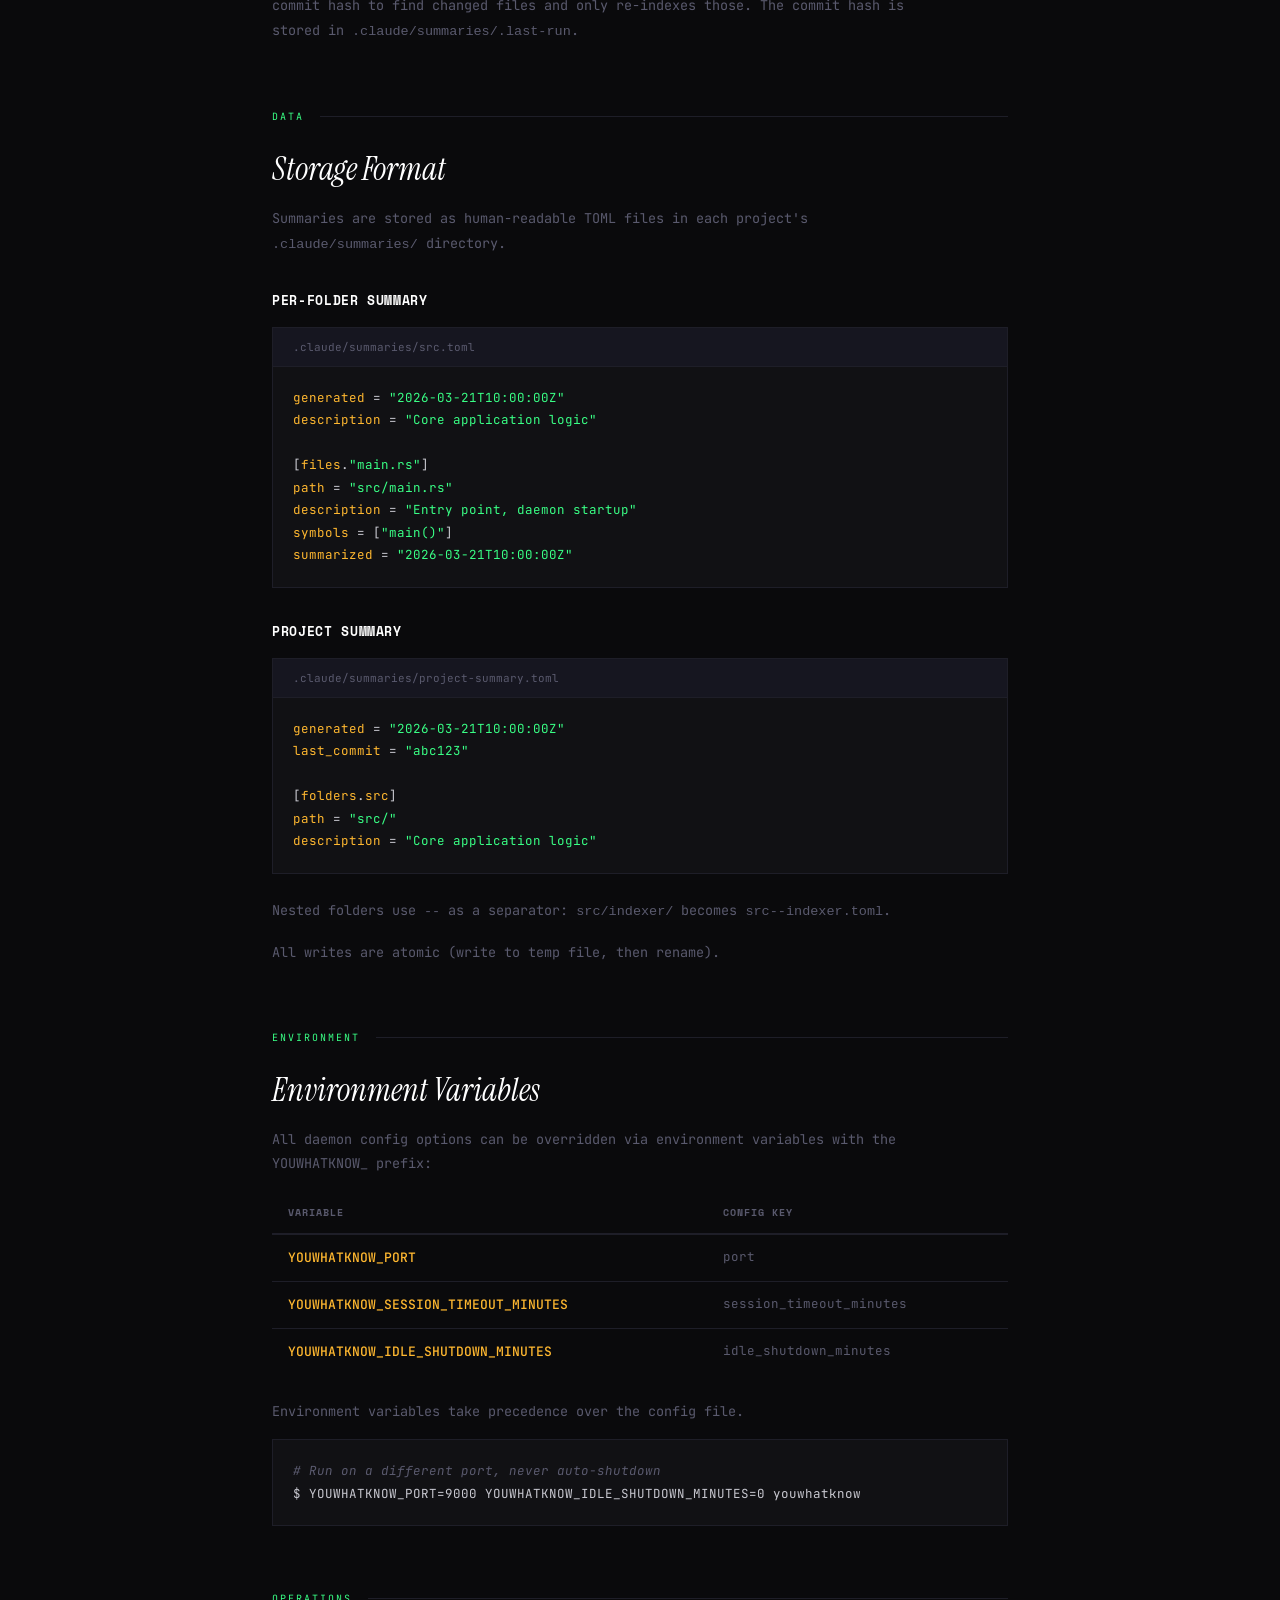
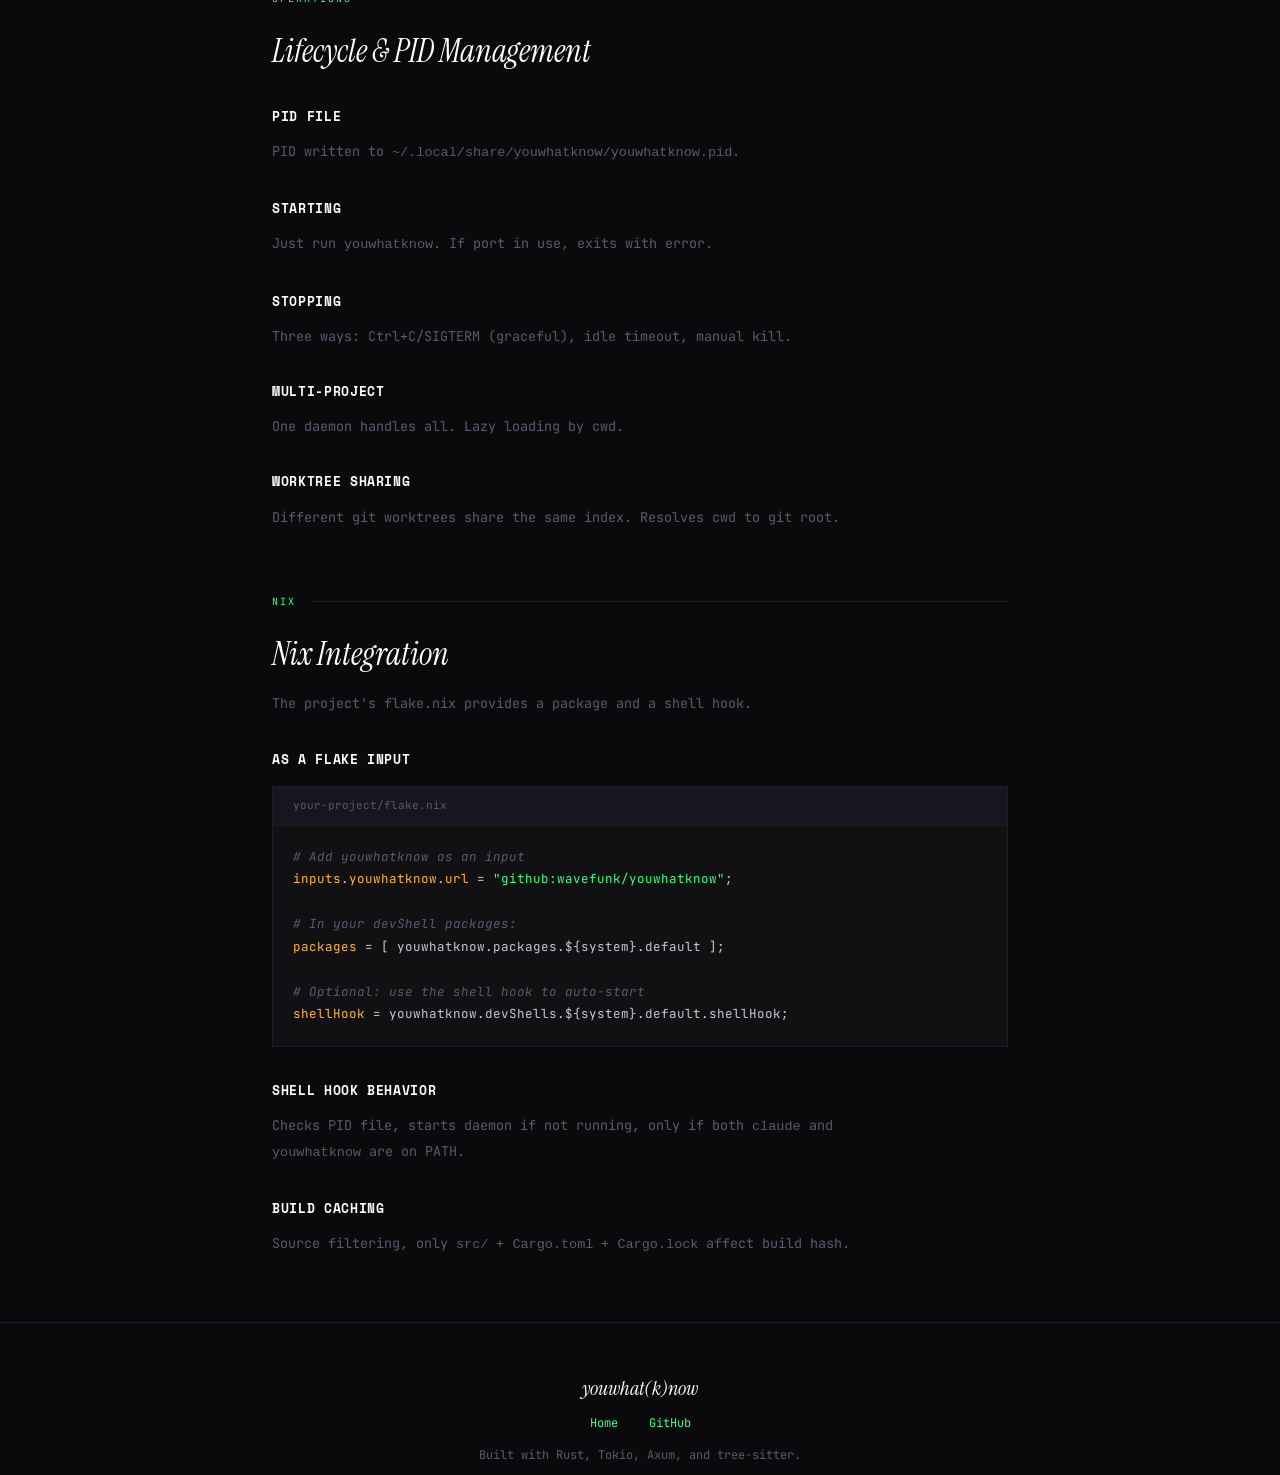
==== commit 66fd9993: "fix(docs): address final code review issues - Fix arch-arrow → arch-arrow-down class mismatch in ind" ====
--- a/docs/docs.html
+++ b/docs/docs.html
@@ -426,23 +426,28 @@
 
             <div class="lang-grid">
                 <div class="lang-card">
-                    <strong>Rust</strong> <span class="muted">(.rs)</span>
+                    <h4>Rust</h4>
+                    <div class="exts">.rs</div>
                     <p>pub fn, pub struct, pub enum, pub trait, pub type</p>
                 </div>
                 <div class="lang-card">
-                    <strong>TypeScript</strong> <span class="muted">(.ts .tsx)</span>
+                    <h4>TypeScript</h4>
+                    <div class="exts">.ts .tsx</div>
                     <p>export function, class, interface, type, const</p>
                 </div>
                 <div class="lang-card">
-                    <strong>JavaScript</strong> <span class="muted">(.js .jsx)</span>
+                    <h4>JavaScript</h4>
+                    <div class="exts">.js .jsx</div>
                     <p>export function, class, const (ES6 module syntax)</p>
                 </div>
                 <div class="lang-card">
-                    <strong>Python</strong> <span class="muted">(.py)</span>
+                    <h4>Python</h4>
+                    <div class="exts">.py</div>
                     <p>Top-level def, class definitions</p>
                 </div>
                 <div class="lang-card">
-                    <strong>Go</strong> <span class="muted">(.go)</span>
+                    <h4>Go</h4>
+                    <div class="exts">.go</div>
                     <p>Exported (capitalized) func, type, method</p>
                 </div>
             </div>
@@ -588,6 +593,7 @@
                 <a href="https://github.com/wavefunk/youwhatknow">GitHub</a>
             </p>
             <p>Built with Rust, Tokio, Axum, and tree-sitter.</p>
+            <p class="footer-quip">"No Claude was harmed in the making of this tool. Just mildly inconvenienced."</p>
         </div>
     </footer>
 
--- a/docs/css/style.css
+++ b/docs/css/style.css
@@ -63,6 +63,10 @@
 .muted strong { color: var(--text); font-weight: 500; }
 section { padding: 5rem 0; }
 
+.glow { color: var(--glow); }
+.amber { color: var(--amber); }
+.red { color: var(--red); }
+
 /* ── 5. Nav ── */
 nav {
     padding: 1.5rem 0;
@@ -229,6 +233,17 @@
     margin-bottom: 2rem;
 }
 
+.hero-links {
+    margin-top: 2rem;
+    animation: fadeSlideUp 0.8s ease 0.4s both;
+}
+
+.hero-links a {
+    font-size: 13px;
+}
+
+.hero-links a + a { margin-left: 2rem; }
+
 /* ── 9. Terminal ── */
 .terminal-section {
     padding: 3rem 0 6rem;
@@ -366,6 +381,7 @@
 }
 
 .flow-step:last-child { border-bottom: none; }
+.flow-step > *:not(.flow-num) { grid-column: 2; }
 
 .flow-num {
     font-family: var(--serif);
@@ -395,7 +411,8 @@
     border: 1px solid var(--glow-dim);
 }
 
-.flow-aside {
+.flow-aside,
+.flow-step aside {
     font-size: 12px;
     color: var(--text-dim);
     font-style: italic;
@@ -725,6 +742,9 @@
 
 .doc-section p strong { color: var(--text); font-weight: 500; }
 
+.doc-section ul { padding-left: 1.5rem; margin-bottom: 1rem; }
+.doc-section li { margin-bottom: 0.3rem; list-style-type: disc; color: var(--text-dim); font-size: 13.5px; line-height: 1.8; }
+
 .file-tree {
     font-size: 13px;
     line-height: 2;
@@ -767,6 +787,9 @@
     color: var(--text-dim);
     line-height: 1.5;
 }
+
+details { margin-top: 2rem; color: var(--text-dim); font-size: 13px; }
+summary { cursor: pointer; color: var(--text); margin-bottom: 1rem; }
 
 /* ── 19. Footer ── */
 footer {
